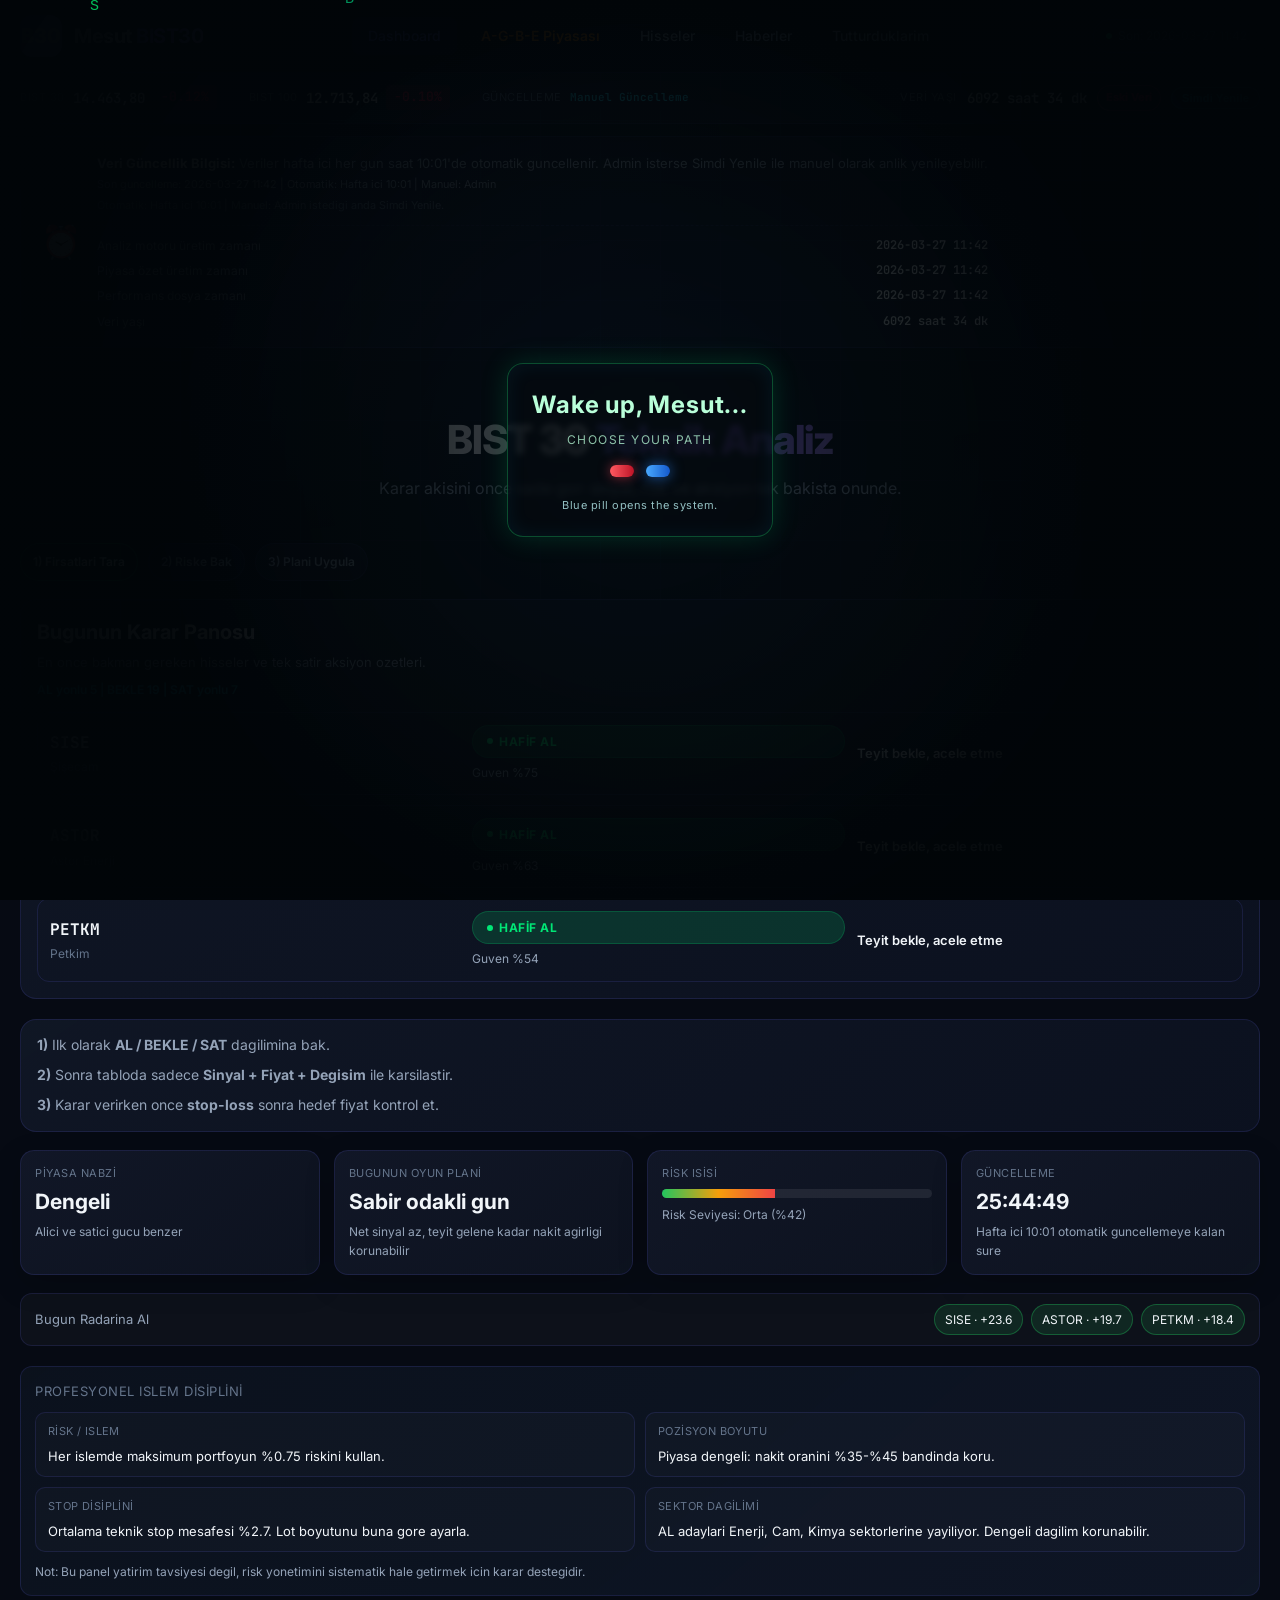
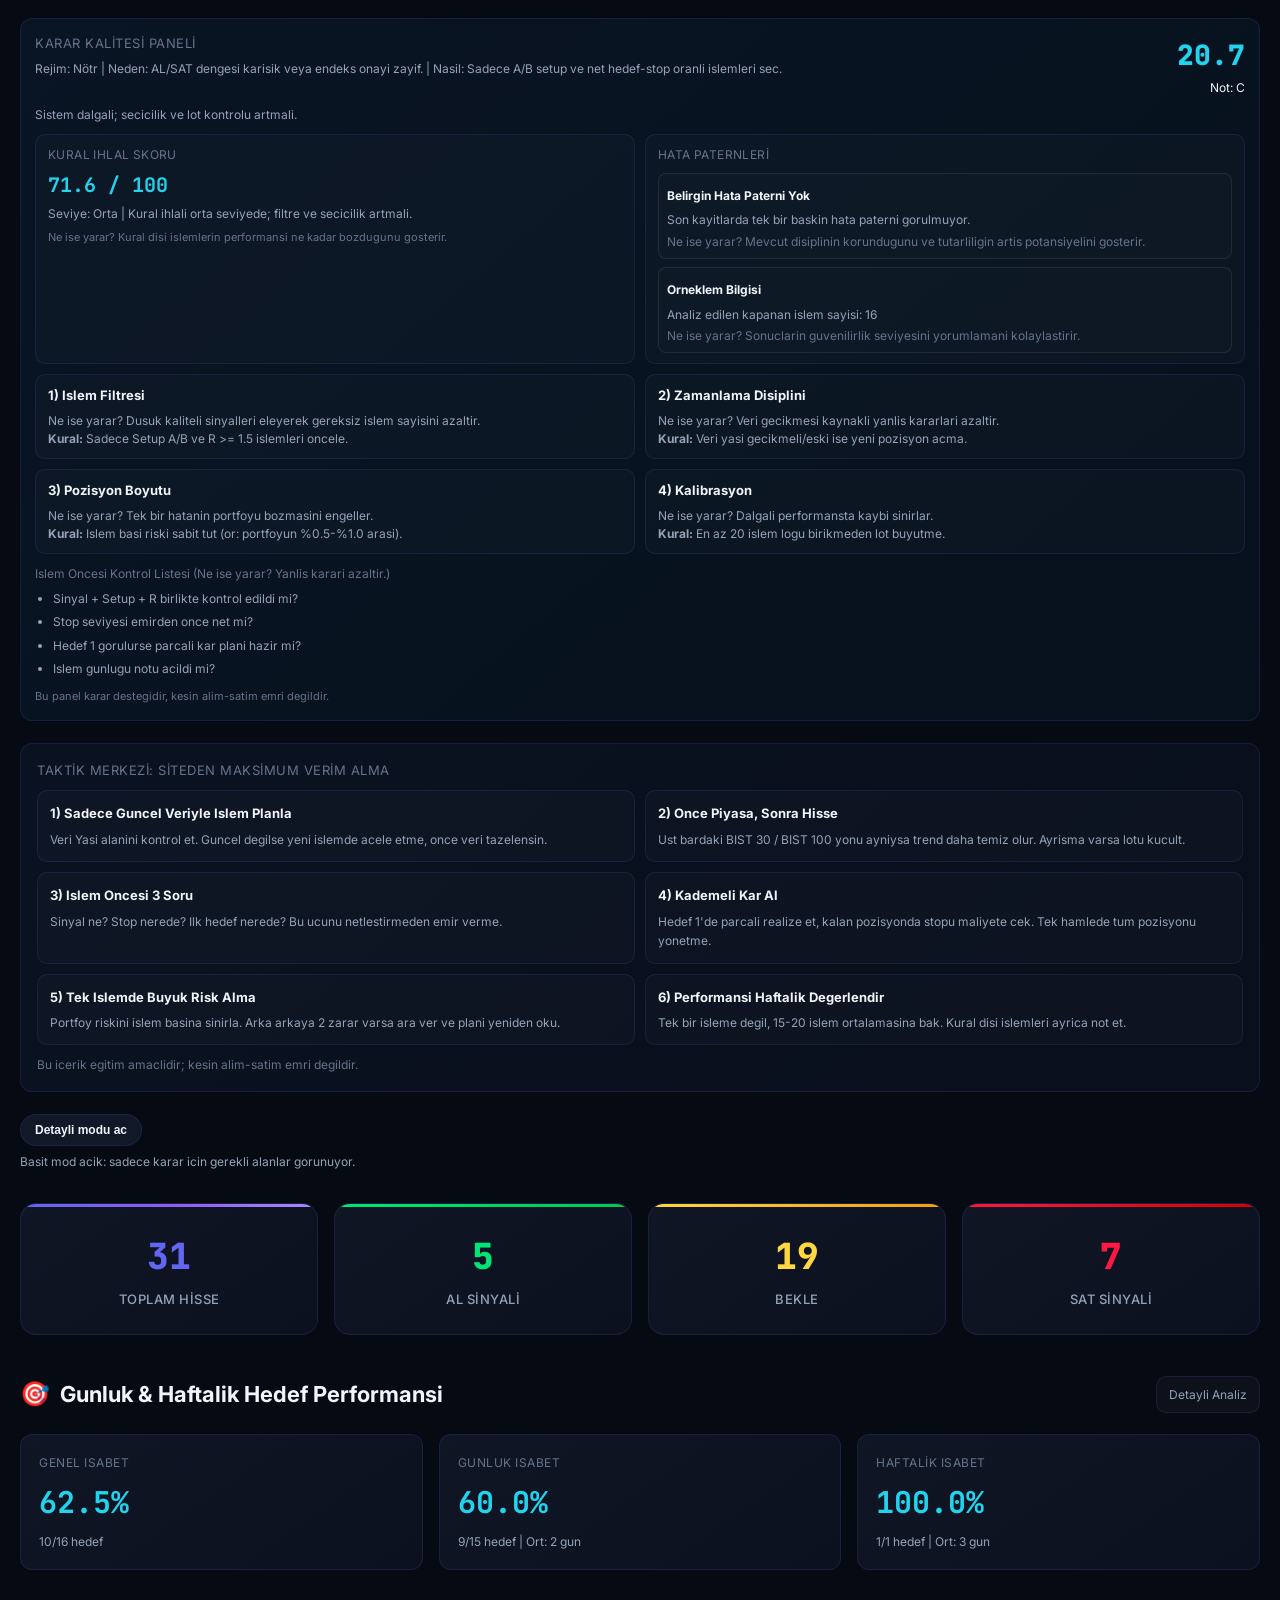
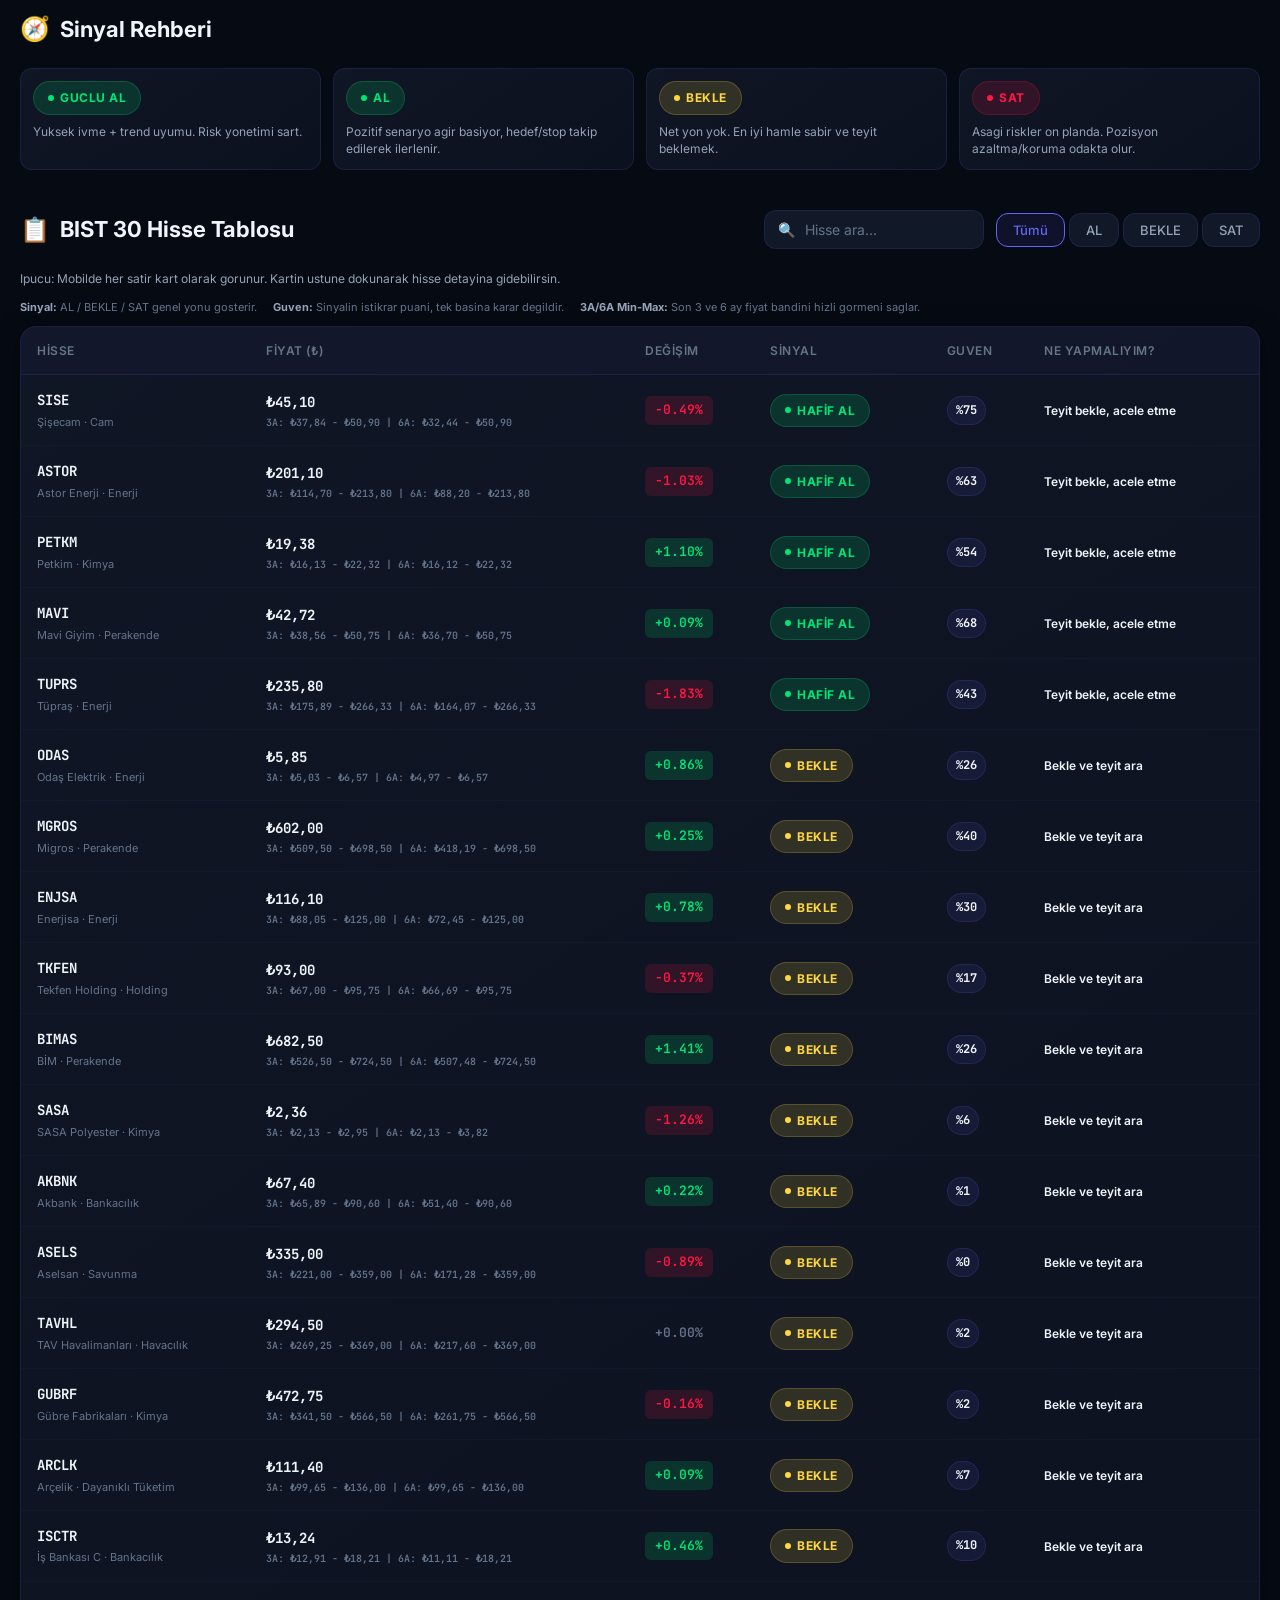
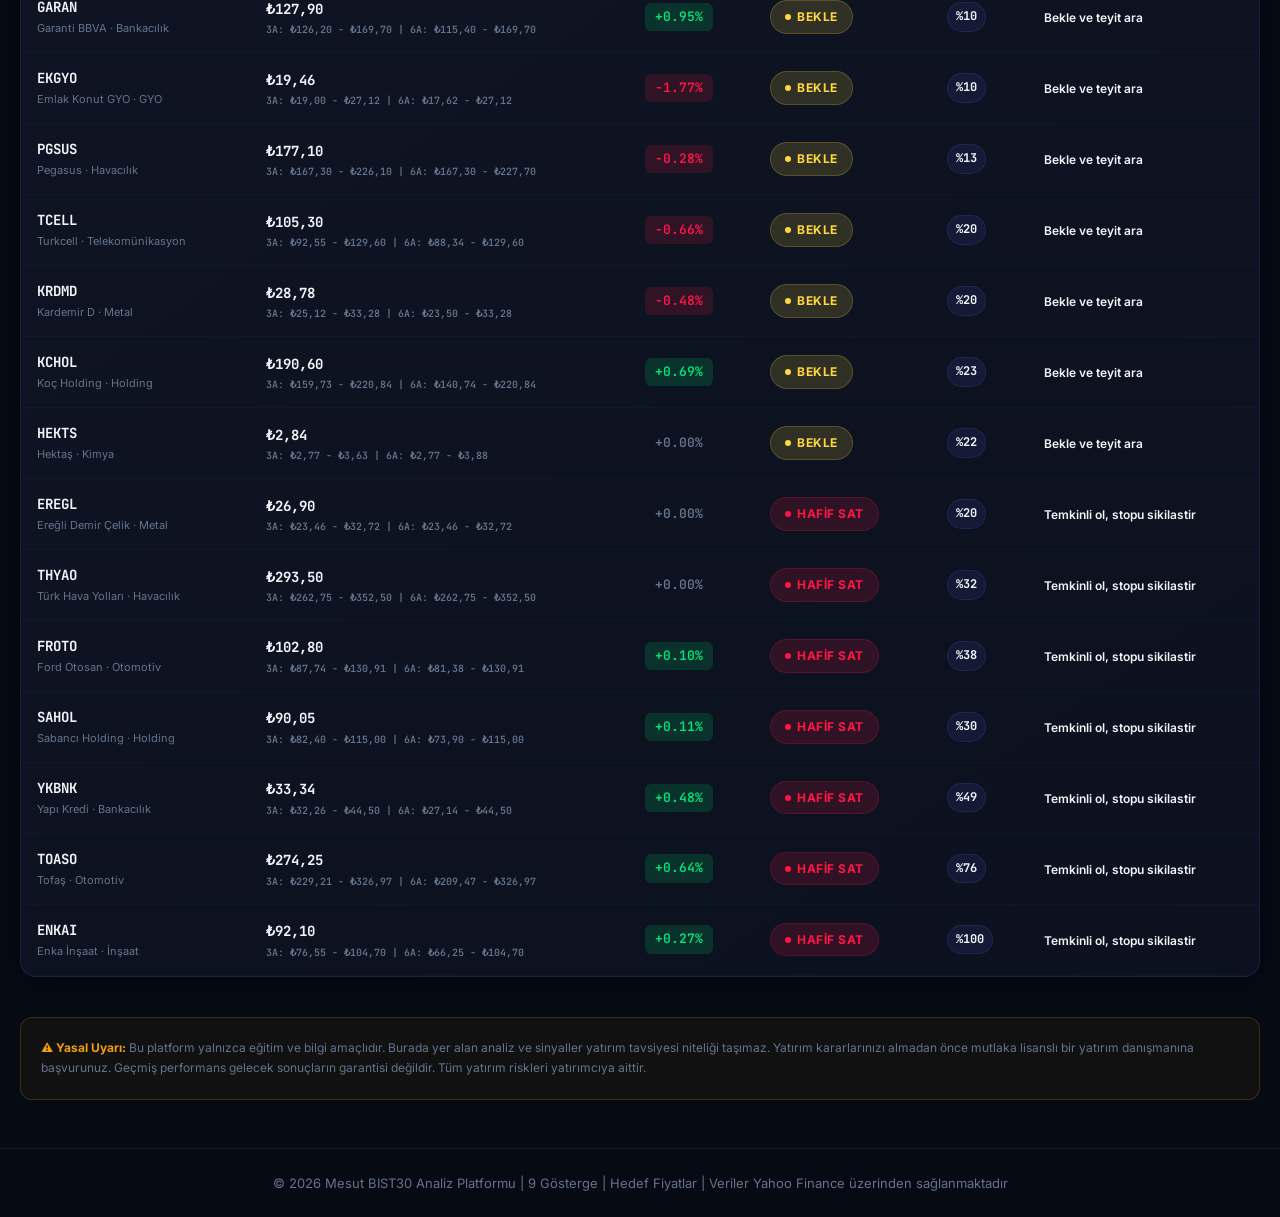
==== site/index.html @ da6dd3c2 "Set weekday 10:01 auto-update schedule and refresh messaging" ====
<!DOCTYPE html>
<html lang="tr">

<head>
    <meta charset="UTF-8">
    <meta name="viewport" content="width=device-width, initial-scale=1.0">
    <meta name="description"
        content="BIST 30 Profesyonel Teknik Analiz - RSI, MACD, Stochastic, ADX, Fibonacci ile AL/SAT Sinyalleri ve Hedef Fiyatlar">
    <title>BIST 30 Analiz | Profesyonel Teknik Analiz Platformu</title>
    <link rel="stylesheet" href="css/style.css">
    <link rel="icon"
        href="data:image/svg+xml,%3Csvg xmlns='http://www.w3.org/2000/svg' viewBox='0 0 100 100'%3E%3Ctext y='.9em' font-size='90'%3E%F0%9F%93%8A%3C/text%3E%3C/svg%3E">
</head>

<body class="intro-locked">


    <div class="matrix-intro" id="matrixIntro">
        <canvas id="matrixCanvas" aria-hidden="true"></canvas>
        <div class="matrix-center">
            <div class="matrix-title">Wake up, Mesut...</div>
            <div class="matrix-subtitle">Choose your path</div>
            <div class="pill-box">
                <button class="pill pill-red" id="redPillBtn" type="button" aria-label="Red pill"></button>
                <button class="pill pill-blue" id="bluePillBtn" type="button" aria-label="Blue pill"></button>
            </div>
            <div class="matrix-hint">Blue pill opens the system.</div>
        </div>
    </div>

    <!-- Navbar -->
    <nav class="navbar">
        <div class="navbar-inner">
            <a href="index.html" class="logo">
                <div class="logo-icon">B30</div>
                <div class="logo-text">Mesut <span>BIST30</span></div>
            </a>
            <div class="nav-links">
                <a href="index.html" class="nav-link active">Dashboard</a>
                <a href="agbe.html" class="nav-link" style="color:#d97706;font-weight:600;">A-G-B-E Piyasası</a>
                <a href="index.html#stock-table" class="nav-link">Hisseler</a>
                <a href="index.html#news-section" class="nav-link">Haberler</a>
                <a href="tutturduklarim.html" class="nav-link">Tutturduklarim</a>
            </div>
            <button class="nav-toggle" id="navToggle" type="button" aria-label="Menüyü aç" aria-expanded="false" aria-controls="mobileNavPanel">
                <span class="sr-only">Menu</span>
                <span class="nav-toggle-bar"></span>
                <span class="nav-toggle-bar"></span>
                <span class="nav-toggle-bar"></span>
            </button>
            <div class="update-badge" id="updateBadge">
                <span class="update-dot"></span>
                <span id="updateTime">Yükleniyor...</span>
            </div>
        </div>
        <div class="mobile-nav-panel" id="mobileNavPanel">
            <a href="index.html" class="mobile-nav-link active">Dashboard</a>
            <a href="agbe.html" class="mobile-nav-link" style="color:#d97706;font-weight:600;">A-G-B-E Piyasası</a>
            <a href="index.html#stock-table" class="mobile-nav-link">Hisseler</a>
            <a href="index.html#news-section" class="mobile-nav-link">Haberler</a>
            <a href="tutturduklarim.html" class="mobile-nav-link">Tutturduklarim</a>
        </div>
    </nav>

    <!-- Market Bar -->
    <div class="market-bar" id="marketBar">
        <div class="market-bar-inner">
            <div class="market-item" id="bist30Bar">
                <span class="market-label">BIST 30</span>
                <span class="market-value" id="bist30Value">--</span>
                <span class="market-change" id="bist30Change">--%</span>
            </div>
            <div class="market-item" id="bist100Bar">
                <span class="market-label">BIST 100</span>
                <span class="market-value" id="bist100Value">--</span>
                <span class="market-change" id="bist100Change">--%</span>
            </div>
            <div class="market-item">
                <span class="market-label">Güncelleme</span>
                <span class="market-value" id="updateFreq" style="font-size:11px;color:var(--accent-cyan);">Manuel Güncelleme</span>
            </div>
            <div class="market-item market-item-freshness">
                <span class="market-label">Veri Yaşı</span>
                <span class="market-value" id="dataAgeTop">--</span>
                <span class="market-freshness-state" id="dataStatusTop">Kontrol ediliyor</span>
                <button class="market-refresh-btn" id="manualRefreshBtn" type="button">Simdi Yenile</button>
            </div>
        </div>
    </div>

    <div class="container">

        <!-- Data Freshness Info -->
        <div class="data-freshness data-freshness-top" id="dataFreshness">
            <div class="freshness-icon">⏰</div>
            <div class="freshness-info">
                <strong>Veri Güncellik Bilgisi:</strong>
                <span id="freshnessText">Veriler hafta ici her gun saat 10:01'de otomatik guncellenir. Admin isterse Simdi Yenile ile manuel olarak anlik yenileyebilir.</span>
                <br><small id="lastUpdateText">Son güncelleme: Yükleniyor...</small>
                <br><small id="manualRefreshStatus">Otomatik: Hafta ici 10:01 | Manuel: Admin istedigi anda Simdi Yenile.</small>

                <div class="freshness-details" id="freshnessDetails">
                    <div class="freshness-row"><span>Analiz motoru üretim zamanı</span><strong id="generatedAtValue">Yükleniyor...</strong></div>
                    <div class="freshness-row"><span>Piyasa özet üretim zamanı</span><strong id="marketUpdatedAtValue">Yükleniyor...</strong></div>
                    <div class="freshness-row"><span>Performans dosya zamanı</span><strong id="performanceUpdatedAtValue">Yükleniyor...</strong></div>

                    <div class="freshness-row"><span>Veri yaşı</span><strong id="dataAgeValue">Hesaplanıyor...</strong></div>
                </div>
            </div>
        </div>


        <!-- Hero -->
        <div class="hero">
            <h1 class="hero-title">BIST 30 <span class="gradient-text">Teknik Analiz</span></h1>
            <p class="hero-desc">
                Karar akisini once sade gor: sinyal, risk ve aksiyon tek bakista onunde.
            </p>
        </div>

        <div class="focus-flow">
            <div class="focus-step active">1) Firsatlari Tara</div>
            <div class="focus-step">2) Riske Bak</div>
            <div class="focus-step">3) Plani Uygula</div>
        </div>

        <div class="first-decision" id="firstDecision">
            <div class="first-decision-head">
                <h2>Bugunun Karar Panosu</h2>
                <p>En once bakman gereken hisseler ve tek satir aksiyon ozetleri.</p>
                <div class="first-decision-meta" id="firstDecisionMeta">Piyasa dagilimi hazirlaniyor...</div>
            </div>
            <div class="first-decision-list" id="firstDecisionList">
                <div class="first-decision-empty">Oncelikli hisseler hazirlaniyor...</div>
            </div>
        </div>

        <div class="quick-guide">
            <div class="quick-guide-item"><strong>1)</strong> Ilk olarak <strong>AL / BEKLE / SAT</strong> dagilimina bak.</div>
            <div class="quick-guide-item"><strong>2)</strong> Sonra tabloda sadece <strong>Sinyal + Fiyat + Degisim</strong> ile karsilastir.</div>
            <div class="quick-guide-item"><strong>3)</strong> Karar verirken once <strong>stop-loss</strong> sonra hedef fiyat kontrol et.</div>
        </div>

        <div class="command-center" id="commandCenter">
            <div class="command-card pulse">
                <div class="command-label">Piyasa Nabzi</div>
                <div class="command-value" id="marketPulseText">Yukleniyor...</div>
                <div class="command-meta" id="marketPulseMeta">BIST verisi analiz ediliyor</div>
            </div>
            <div class="command-card plan">
                <div class="command-label">Bugunun Oyun Plani</div>
                <div class="command-value" id="dayPlanText">Yukleniyor...</div>
                <div class="command-meta" id="dayPlanMeta">Sinyal dagilimina gore ozet</div>
            </div>
            <div class="command-card risk">
                <div class="command-label">Risk Isisi</div>
                <div class="risk-meter"><div class="risk-meter-fill" id="riskMeterFill"></div></div>
                <div class="command-meta" id="riskMeterText">Hesaplaniyor...</div>
            </div>
            <div class="command-card refresh">
                <div class="command-label">Güncelleme</div>
                <div class="command-value" id="nextRefreshText">10:01</div>
                <div class="command-meta" id="nextRefreshMeta">Hafta ici her gun 10:01 otomatik, admin ile manuel anlik yenileme</div>
            </div>
        </div>

        <div class="watchlist-strip" id="watchlistStrip">
            <div class="watchlist-title">Bugun Radarina Al</div>
            <div class="watchlist-chips" id="watchlistChips">
                <span class="watch-chip">Yukleniyor...</span>
            </div>
        </div>

        <div class="discipline-board" id="disciplineBoard">
            <div class="discipline-title">Profesyonel Islem Disiplini</div>
            <div class="discipline-grid">
                <div class="discipline-item">
                    <div class="discipline-label">Risk / Islem</div>
                    <div class="discipline-value" id="disciplineRisk">Hesaplaniyor...</div>
                </div>
                <div class="discipline-item">
                    <div class="discipline-label">Pozisyon Boyutu</div>
                    <div class="discipline-value" id="disciplineAllocation">Hesaplaniyor...</div>
                </div>
                <div class="discipline-item">
                    <div class="discipline-label">Stop Disiplini</div>
                    <div class="discipline-value" id="disciplineStop">Hesaplaniyor...</div>
                </div>
                <div class="discipline-item">
                    <div class="discipline-label">Sektor Dagilimi</div>
                    <div class="discipline-value" id="disciplineDiversification">Hesaplaniyor...</div>
                </div>
            </div>
            <div class="discipline-note">Not: Bu panel yatirim tavsiyesi degil, risk yonetimini sistematik hale getirmek icin karar destegidir.</div>
        </div>

        <div class="decision-coach" id="decisionCoach">
            <div class="decision-coach-head">
                <div>
                    <div class="decision-coach-title">Karar Kalitesi Paneli</div>
                    <div class="decision-coach-sub" id="coachRegimeText">Piyasa rejimi hesaplanıyor...</div>
                </div>
                <div class="decision-coach-score-wrap">
                    <div class="decision-coach-score" id="coachQualityScore">--</div>
                    <div class="decision-coach-grade" id="coachQualityGrade">--</div>
                </div>
            </div>
            <div class="decision-coach-note" id="coachQualityNote">Kalite notu hazırlanıyor...</div>

            <div class="decision-diagnostics">
                <div class="decision-diagnostic-card">
                    <div class="decision-diagnostic-title">Kural Ihlal Skoru</div>
                    <div class="decision-diagnostic-value" id="ruleViolationScore">--</div>
                    <div class="decision-diagnostic-meta" id="ruleViolationMeta">Hazirlaniyor...</div>
                    <div class="decision-diagnostic-help">Ne ise yarar? Kural disi islemlerin performansi ne kadar bozdugunu gosterir.</div>
                </div>
                <div class="decision-diagnostic-card">
                    <div class="decision-diagnostic-title">Hata Paternleri</div>
                    <div class="decision-patterns" id="errorPatternList">
                        <div class="decision-pattern-item">Yukleniyor...</div>
                    </div>
                </div>
            </div>

            <div class="decision-coach-grid" id="coachCards">
                <div class="decision-coach-card">Yukleniyor...</div>
            </div>

            <div class="decision-checklist-wrap">
                <div class="decision-checklist-title">Islem Oncesi Kontrol Listesi (Ne ise yarar? Yanlis karari azaltir.)</div>
                <ul class="decision-checklist" id="coachChecklist">
                    <li>Yukleniyor...</li>
                </ul>
            </div>
            <div class="decision-coach-disclaimer" id="coachDisclaimer">Bu panel karar destegi icindir.</div>
        </div>

        <div class="tactic-center" id="tacticCenter">
            <div class="tactic-title">Taktik Merkezi: Siteden Maksimum Verim Alma</div>
            <div class="tactic-grid">
                <div class="tactic-card">
                    <h3>1) Sadece Guncel Veriyle Islem Planla</h3>
                    <p>Veri Yasi alanini kontrol et. Guncel degilse yeni islemde acele etme, once veri tazelensin.</p>
                </div>
                <div class="tactic-card">
                    <h3>2) Once Piyasa, Sonra Hisse</h3>
                    <p>Ust bardaki BIST 30 / BIST 100 yonu ayniysa trend daha temiz olur. Ayrisma varsa lotu kucult.</p>
                </div>
                <div class="tactic-card">
                    <h3>3) Islem Oncesi 3 Soru</h3>
                    <p>Sinyal ne? Stop nerede? Ilk hedef nerede? Bu ucunu netlestirmeden emir verme.</p>
                </div>
                <div class="tactic-card">
                    <h3>4) Kademeli Kar Al</h3>
                    <p>Hedef 1'de parcali realize et, kalan pozisyonda stopu maliyete cek. Tek hamlede tum pozisyonu yonetme.</p>
                </div>
                <div class="tactic-card">
                    <h3>5) Tek Islemde Buyuk Risk Alma</h3>
                    <p>Portfoy riskini islem basina sinirla. Arka arkaya 2 zarar varsa ara ver ve plani yeniden oku.</p>
                </div>
                <div class="tactic-card">
                    <h3>6) Performansi Haftalik Degerlendir</h3>
                    <p>Tek bir isleme degil, 15-20 islem ortalamasina bak. Kural disi islemleri ayrica not et.</p>
                </div>
            </div>
            <div class="tactic-note">Bu icerik egitim amaclidir; kesin alim-satim emri degildir.</div>
        </div>

        <div class="advanced-toggle-wrap">
            <button class="advanced-toggle-btn" id="advancedToggleButton" type="button">Detayli modu ac</button>
            <p id="advancedToggleText">Basit mod acik: sadece karar icin gerekli alanlar gorunuyor.</p>
        </div>

        <!-- Endeks Yorumları -->
        <div class="section-header advanced-block">
            <h2 class="section-title">
                <span class="icon">🏛️</span>
                Piyasa Durumu & Endeks Yorumu
            </h2>
        </div>
        <div id="indexCommentary" class="index-commentary-grid advanced-block">
            <!-- JS ile doldurulacak -->
        </div>

        <!-- Signal Summary -->
        <div class="signal-summary" id="signalSummary">
            <div class="signal-card total">
                <div class="signal-count" id="totalCount">0</div>
                <div class="signal-label">TOPLAM HİSSE</div>
            </div>
            <div class="signal-card buy">
                <div class="signal-count" id="buyCount">0</div>
                <div class="signal-label">AL SİNYALİ</div>
            </div>
            <div class="signal-card hold">
                <div class="signal-count" id="holdCount">0</div>
                <div class="signal-label">BEKLE</div>
            </div>
            <div class="signal-card sell">
                <div class="signal-count" id="sellCount">0</div>
                <div class="signal-label">SAT SİNYALİ</div>
            </div>
        </div>


        <!-- Performance Tracker -->
        <div class="section-header" id="performance-section">
            <h2 class="section-title">
                <span class="icon">🎯</span>
                Gunluk & Haftalik Hedef Performansi
            </h2>
            <a href="tutturduklarim.html" class="perf-link-btn">Detayli Analiz</a>
        </div>
        <div class="performance-grid" id="performanceGrid">
            <div class="performance-card">
                <div class="performance-label">Genel Isabet</div>
                <div class="performance-value" id="overallHitRate">--%</div>
                <div class="performance-meta" id="overallHitCount">--/-- hedef</div>
            </div>
            <div class="performance-card">
                <div class="performance-label">Gunluk Isabet</div>
                <div class="performance-value" id="dailyHitRate">--%</div>
                <div class="performance-meta" id="dailyHitMeta">--/-- hedef</div>
            </div>
            <div class="performance-card">
                <div class="performance-label">Haftalik Isabet</div>
                <div class="performance-value" id="weeklyHitRate">--%</div>
                <div class="performance-meta" id="weeklyHitMeta">--/-- hedef</div>
            </div>
        </div>

        <div class="performance-table-wrapper advanced-block">
            <table class="stock-table performance-table">
                <thead>
                    <tr>
                        <th>HISSE</th>
                        <th>PERIYOT</th>
                        <th>YON</th>
                        <th>ACILIS</th>
                        <th>HEDEF</th>
                        <th>KAC GUNDE</th>
                        <th>DURUM</th>
                    </tr>
                </thead>
                <tbody id="performanceTableBody">
                    <tr>
                        <td colspan="7" class="loading-cell">Hedef performans verisi yukleniyor...</td>
                    </tr>
                </tbody>
            </table>
        </div>

        <!-- Top Signals -->
        <div class="top-signals-grid advanced-block">
            <div>
                <div class="section-header">
                    <h2 class="section-title"><span class="icon">🟢</span> En Güçlü AL Sinyalleri</h2>
                </div>
                <div id="topBuys" class="top-signals-list"></div>
            </div>
            <div>
                <div class="section-header">
                    <h2 class="section-title"><span class="icon">🔴</span> En Güçlü SAT Sinyalleri</h2>
                </div>
                <div id="topSells" class="top-signals-list"></div>
            </div>
        </div>

        <!-- News -->
        <div class="section-header advanced-block" id="news-section">
            <h2 class="section-title">
                <span class="icon">📰</span>
                Haberler & Güncellemeler
            </h2>
        </div>
        <div id="newsContainer" class="news-grid advanced-block">
            <!-- JS ile doldurulacak -->
        </div>

        <div class="section-header">
            <h2 class="section-title"><span class="icon">🧭</span> Sinyal Rehberi</h2>
        </div>
        <div class="signal-legend">
            <div class="legend-item"><span class="signal-badge strong-buy"><span class="dot"></span>GucLu AL</span><p>Yuksek ivme + trend uyumu. Risk yonetimi sart.</p></div>
            <div class="legend-item"><span class="signal-badge buy"><span class="dot"></span>AL</span><p>Pozitif senaryo agir basiyor, hedef/stop takip edilerek ilerlenir.</p></div>
            <div class="legend-item"><span class="signal-badge hold"><span class="dot"></span>BEKLE</span><p>Net yon yok. En iyi hamle sabir ve teyit beklemek.</p></div>
            <div class="legend-item"><span class="signal-badge sell"><span class="dot"></span>SAT</span><p>Asagi riskler on planda. Pozisyon azaltma/koruma odakta olur.</p></div>
        </div>

        <!-- Stock Table -->
        <div class="section-header" id="stock-table">
            <h2 class="section-title">
                <span class="icon">📋</span>
                BIST 30 Hisse Tablosu
            </h2>
            <div class="table-controls">
                <div class="search-box">
                    <span class="search-icon">🔍</span>
                    <input type="text" id="searchInput" placeholder="Hisse ara..." class="search-input">
                </div>
                <div class="filter-tabs">
                    <button class="filter-tab active" data-filter="all">Tümü</button>
                    <button class="filter-tab" data-filter="buy">AL</button>
                    <button class="filter-tab" data-filter="hold">BEKLE</button>
                    <button class="filter-tab" data-filter="sell">SAT</button>
                </div>
            </div>
        </div>

        <div class="mobile-table-hint">Ipucu: Mobilde her satir kart olarak gorunur. Kartin ustune dokunarak hisse detayina gidebilirsin.</div>

        <div class="table-metrics-guide">
            <span><strong>Sinyal:</strong> AL / BEKLE / SAT genel yonu gosterir.</span>
            <span><strong>Guven:</strong> Sinyalin istikrar puani, tek basina karar degildir.</span>
            <span><strong>3A/6A Min-Max:</strong> Son 3 ve 6 ay fiyat bandini hizli gormeni saglar.</span>
        </div>

        <div class="alarm-center advanced-block" id="alarmCenter">
            <div class="alarm-center-header">
                <h3>Alarm Merkezi</h3>
                <p id="alarmSummaryText">Hedefe veya stopa yakin hisseler taraniyor...</p>
            </div>
            <div class="alarm-grid">
                <div class="alarm-card">
                    <div class="alarm-title">Hedefe Yakinlar</div>
                    <div class="alarm-help">Ne ise yarar? Kar realizasyonu icin oncelik listesi verir.</div>
                    <div id="alertTargetList" class="alarm-list"></div>
                </div>
                <div class="alarm-card">
                    <div class="alarm-title">Stopa Yakinlar</div>
                    <div class="alarm-help">Ne ise yarar? Riskli pozisyonlari erken fark ettirir.</div>
                    <div id="alertStopList" class="alarm-list"></div>
                </div>
            </div>
        </div>

        <div class="stock-table-wrapper">
            <table class="stock-table">
                <thead>
                    <tr>
                        <th data-sort="ticker">HİSSE</th>
                        <th data-sort="price">FİYAT (₺)</th>
                        <th data-sort="change_pct">DEĞİŞİM</th>
                        <th data-sort="signal">SİNYAL</th>
                        <th data-sort="confidence">GUVEN</th>
                        <th>NE YAPMALIYIM?</th>
                    </tr>
                </thead>
                <tbody id="stockTableBody">
                    <tr>
                        <td colspan="6" class="loading-cell">
                            <div class="loading">
                                <div class="spinner"></div>
                                <span class="loading-text">Veriler yükleniyor...</span>
                            </div>
                        </td>
                    </tr>
                </tbody>
            </table>
        </div>

        <!-- Disclaimer -->
        <div class="disclaimer">
            <strong>⚠️ Yasal Uyarı:</strong> Bu platform yalnızca eğitim ve bilgi amaçlıdır.
            Burada yer alan analiz ve sinyaller yatırım tavsiyesi niteliği taşımaz.
            Yatırım kararlarınızı almadan önce mutlaka lisanslı bir yatırım danışmanına başvurunuz.
            Geçmiş performans gelecek sonuçların garantisi değildir. Tüm yatırım riskleri yatırımcıya aittir.
        </div>

    </div>

    <!-- Footer -->
    <footer class="footer">
        <p>© 2026 Mesut BIST30 Analiz Platformu | 9 Gösterge | Hedef Fiyatlar | Veriler Yahoo Finance üzerinden
            sağlanmaktadır</p>
    </footer>

    <script src="js/app.js"></script>


    <!-- Floating Action & Bottom Nav -->
    <button class="scroll-top-btn" id="scrollTopBtn" aria-label="Yukari Cik">
        <svg viewBox="0 0 24 24"><path d="M12 4l-8 8h6v8h4v-8h6z"/></svg>
    </button>
    <nav class="bottom-nav">
        <div class="bottom-nav-inner">
            <a href="index.html" class="bottom-nav-link" id="navBist">
                <svg viewBox="0 0 24 24"><path d="M3 13h8V3H3v10zm0 8h8v-6H3v6zm10 0h8V11h-8v10zm0-18v6h8V3h-8z"/></svg>
                <span>BIST 30</span>
            </a>
            <a href="agbe.html" class="bottom-nav-link" id="navAgbe">
                <svg viewBox="0 0 24 24"><path d="M12 2C6.48 2 2 6.48 2 12s4.48 10 10 10 10-4.48 10-10S17.52 2 12 2zm1 13.5v1.5h-2v-1.5H8.5c-.83 0-1.5-.67-1.5-1.5v-2c0-.83.67-1.5 1.5-1.5h3v-1.5H8.5v-2H10V7h2v1.5h2.5c.83 0 1.5.67 1.5 1.5v2c0 .83-.67 1.5-1.5 1.5h-3v1.5h3v2z"/></svg>
                <span>AGBE</span>
            </a>
            <a href="tutturduklarim.html" class="bottom-nav-link" id="navPerfBist">
                <svg viewBox="0 0 24 24"><path d="M12 2C6.48 2 2 6.48 2 12s4.48 10 10 10 10-4.48 10-10S17.52 2 12 2zm-2 15l-5-5 1.41-1.41L10 14.17l7.59-7.59L19 8l-9 9z"/></svg>
                <span>Sonuç (B)</span>
            </a>
            <a href="agbe_tutturduklarim.html" class="bottom-nav-link" id="navPerfAgbe">
                <svg viewBox="0 0 24 24"><path d="M19 3H5c-1.1 0-2 .9-2 2v14c0 1.1.9 2 2 2h14c1.1 0 2-.9 2-2V5c0-1.1-.9-2-2-2zM9 17H7v-7h2v7zm4 0h-2V7h2v10zm4 0h-2v-4h2v4z"/></svg>
                <span>Sonuç (A)</span>
            </a>
        </div>
    </nav>
    <script>
        (function(){
            var path = window.location.pathname;
            if(path.includes('agbe_tutturduklarim')) document.getElementById('navPerfAgbe').classList.add('active-agbe');
            else if(path.includes('tutturduklarim')) document.getElementById('navPerfBist').classList.add('active');
            else if(path.includes('agbe')) document.getElementById('navAgbe').classList.add('active-agbe');
            else if(!path.includes('hisse')) document.getElementById('navBist').classList.add('active');

            var scrollBtn = document.getElementById('scrollTopBtn');
            window.addEventListener('scroll', function() {
                if(window.scrollY > 300) scrollBtn.classList.add('visible');
                else scrollBtn.classList.remove('visible');
            });
            scrollBtn.addEventListener('click', function() {
                window.scrollTo({ top: 0, behavior: 'smooth' });
            });
        })();
    </script>
</body>


</html>
---- site/css/style.css ----
/* ========================================
   BIST 30 ANALİZ - PREMIUM DARK THEME
   Borsa Analiz Platformu CSS
   ======================================== */

@import url('https://fonts.googleapis.com/css2?family=Inter:wght@300;400;500;600;700;800;900&family=JetBrains+Mono:wght@400;500;600&display=swap');

/* ── CSS Variables ── */
:root {
    --bg-primary: #060a13;
    --bg-secondary: #0c1220;
    --bg-card: #111827;
    --bg-card-hover: #1a2332;
    --bg-glass: rgba(17, 24, 39, 0.7);

    --border-color: rgba(99, 102, 241, 0.15);
    --border-glow: rgba(99, 102, 241, 0.3);

    --text-primary: #f1f5f9;
    --text-secondary: #94a3b8;
    --text-muted: #64748b;

    --accent-blue: #6366f1;
    --accent-purple: #8b5cf6;
    --accent-cyan: #22d3ee;
    --accent-gold: #f59e0b;

    --bull-green: #00e676;
    --bull-green-soft: rgba(0, 230, 118, 0.15);
    --bear-red: #ff1744;
    --bear-red-soft: rgba(255, 23, 68, 0.15);
    --hold-yellow: #ffd740;
    --hold-yellow-soft: rgba(255, 215, 64, 0.15);

    --gradient-1: linear-gradient(135deg, #6366f1 0%, #8b5cf6 50%, #a78bfa 100%);
    --gradient-bull: linear-gradient(135deg, #00e676, #00c853);
    --gradient-bear: linear-gradient(135deg, #ff1744, #d50000);
    --gradient-hold: linear-gradient(135deg, #ffd740, #f59e0b);
    --gradient-card: linear-gradient(145deg, rgba(17, 24, 39, 0.9) 0%, rgba(12, 18, 32, 0.95) 100%);

    --shadow-card: 0 4px 24px rgba(0, 0, 0, 0.4);
    --shadow-glow: 0 0 20px rgba(99, 102, 241, 0.2);
    --shadow-bull: 0 0 20px rgba(0, 230, 118, 0.15);
    --shadow-bear: 0 0 20px rgba(255, 23, 68, 0.15);

    --radius-sm: 8px;
    --radius-md: 12px;
    --radius-lg: 16px;
    --radius-xl: 24px;

    --transition: all 0.3s cubic-bezier(0.4, 0, 0.2, 1);
}

/* ── Reset & Base ── */
*,
*::before,
*::after {
    margin: 0;
    padding: 0;
    box-sizing: border-box;
}

html {
    scroll-behavior: smooth;
    overflow-x: hidden;
    width: 100%;
}

body {
    font-family: 'Inter', -apple-system, BlinkMacSystemFont, sans-serif;
    background: var(--bg-primary);
    color: var(--text-primary);
    line-height: 1.6;
    min-height: 100vh;
    overflow-x: hidden;
    width: 100%;
    position: relative;
}

/* ── Animated Background ── */
body::before {
    content: '';
    position: fixed;
    top: 0;
    left: 0;
    width: 100%;
    height: 100%;
    background:
        radial-gradient(ellipse 800px 600px at 20% 20%, rgba(99, 102, 241, 0.08) 0%, transparent 60%),
        radial-gradient(ellipse 600px 500px at 80% 80%, rgba(139, 92, 246, 0.06) 0%, transparent 60%),
        radial-gradient(ellipse 400px 300px at 50% 50%, rgba(34, 211, 238, 0.04) 0%, transparent 60%);
    pointer-events: none;
    z-index: 0;
}

/* ── Grid Lines Background ── */
body::after {
    content: '';
    position: fixed;
    top: 0;
    left: 0;
    width: 100%;
    height: 100%;
    background-image:
        linear-gradient(rgba(99, 102, 241, 0.03) 1px, transparent 1px),
        linear-gradient(90deg, rgba(99, 102, 241, 0.03) 1px, transparent 1px);
    background-size: 60px 60px;
    pointer-events: none;
    z-index: 0;
}

/* ── Layout ── */
.container {
    max-width: 1400px;
    margin: 0 auto;
    padding: 0 20px;
    position: relative;
    z-index: 1;
}

/* ── Header / Navbar ── */
.navbar {
    background: rgba(6, 10, 19, 0.85);
    backdrop-filter: blur(20px);
    -webkit-backdrop-filter: blur(20px);
    border-bottom: 1px solid var(--border-color);
    position: sticky;
    top: 0;
    z-index: 100;
    padding: 0 20px;
}

.navbar-inner {
    max-width: 1400px;
    margin: 0 auto;
    display: flex;
    align-items: center;
    justify-content: space-between;
    height: 72px;
}

.logo {
    display: flex;
    align-items: center;
    gap: 12px;
    text-decoration: none;
}

.logo-icon {
    width: 42px;
    height: 42px;
    background: var(--gradient-1);
    border-radius: var(--radius-md);
    display: flex;
    align-items: center;
    justify-content: center;
    font-size: 20px;
    font-weight: 800;
    color: white;
    box-shadow: 0 4px 15px rgba(99, 102, 241, 0.4);
    animation: pulse-glow 3s ease-in-out infinite;
}

@keyframes pulse-glow {

    0%,
    100% {
        box-shadow: 0 4px 15px rgba(99, 102, 241, 0.4);
    }

    50% {
        box-shadow: 0 4px 25px rgba(99, 102, 241, 0.6);
    }
}

.logo-text {
    font-size: 20px;
    font-weight: 700;
    color: var(--text-primary);
    letter-spacing: -0.5px;
}

.logo-text span {
    background: var(--gradient-1);
    -webkit-background-clip: text;
    -webkit-text-fill-color: transparent;
    background-clip: text;
}

.nav-links {
    display: flex;
    align-items: center;
    gap: 8px;
}

.nav-link {
    padding: 8px 16px;
    color: var(--text-secondary);
    text-decoration: none;
    font-size: 14px;
    font-weight: 500;
    border-radius: var(--radius-sm);
    transition: var(--transition);
}

.nav-link:hover,
.nav-link.active {
    color: var(--text-primary);
    background: rgba(99, 102, 241, 0.1);
}

.nav-link.active {
    color: var(--accent-blue);
}


.sr-only {
    position: absolute;
    width: 1px;
    height: 1px;
    padding: 0;
    margin: -1px;
    overflow: hidden;
    clip: rect(0, 0, 0, 0);
    border: 0;
}

.nav-toggle {
    display: none;
    width: 40px;
    height: 40px;
    border-radius: 10px;
    border: 1px solid var(--border-color);
    background: rgba(99, 102, 241, 0.08);
    align-items: center;
    justify-content: center;
    flex-direction: column;
    gap: 5px;
    cursor: pointer;
}

.nav-toggle-bar {
    width: 18px;
    height: 2px;
    border-radius: 999px;
    background: var(--text-primary);
    transition: transform 0.25s ease, opacity 0.2s ease;
}

.mobile-nav-panel {
    display: none;
}

.mobile-nav-link {
    text-decoration: none;
}

body.nav-open .nav-toggle-bar:nth-child(2) {
    transform: translateY(7px) rotate(45deg);
}

body.nav-open .nav-toggle-bar:nth-child(3) {
    opacity: 0;
}

body.nav-open .nav-toggle-bar:nth-child(4) {
    transform: translateY(-7px) rotate(-45deg);
}

.update-badge {
    display: flex;
    align-items: center;
    gap: 6px;
    font-size: 12px;
    color: var(--text-muted);
    padding: 6px 12px;
    background: rgba(99, 102, 241, 0.08);
    border: 1px solid var(--border-color);
    border-radius: 20px;
}

.update-dot {
    width: 6px;
    height: 6px;
    background: var(--bull-green);
    border-radius: 50%;
    animation: blink 2s ease-in-out infinite;
}

@keyframes blink {

    0%,
    100% {
        opacity: 1;
    }

    50% {
        opacity: 0.3;
    }
}

/* ── Market Summary Bar ── */
.market-bar {
    background: var(--bg-secondary);
    border-bottom: 1px solid var(--border-color);
    padding: 12px 20px;
    overflow: hidden;
}

.market-bar-inner {
    max-width: 1400px;
    margin: 0 auto;
    display: flex;
    align-items: center;
    gap: 32px;
}

.market-item {
    display: flex;
    align-items: center;
    gap: 8px;
    white-space: nowrap;
}

.market-item-label {
    font-size: 12px;
    color: var(--text-muted);
    text-transform: uppercase;
    letter-spacing: 0.5px;
}

.market-item-value {
    font-family: 'JetBrains Mono', monospace;
    font-size: 14px;
    font-weight: 600;
    color: var(--text-primary);
}

.market-item-change {
    font-family: 'JetBrains Mono', monospace;
    font-size: 13px;
    font-weight: 600;
    padding: 2px 8px;
    border-radius: 4px;
}

.market-item-change.positive {
    color: var(--bull-green);
    background: var(--bull-green-soft);
}

.market-item-change.negative {
    color: var(--bear-red);
    background: var(--bear-red-soft);
}

/* ── Hero Section ── */
.hero {
    padding: 48px 0 32px;
    text-align: center;
}

.hero h1 {
    font-size: 40px;
    font-weight: 800;
    letter-spacing: -1px;
    margin-bottom: 12px;
    line-height: 1.2;
}

.hero h1 .gradient {
    background: var(--gradient-1);
    -webkit-background-clip: text;
    -webkit-text-fill-color: transparent;
    background-clip: text;
}

.hero p {
    font-size: 16px;
    color: var(--text-secondary);
    max-width: 600px;
    margin: 0 auto;
}

/* ── Signal Summary Cards ── */
.signal-summary {
    display: grid;
    grid-template-columns: repeat(auto-fit, minmax(180px, 1fr));
    gap: 16px;
    margin: 32px 0;
}

.signal-card {
    background: var(--gradient-card);
    border: 1px solid var(--border-color);
    border-radius: var(--radius-lg);
    padding: 24px;
    text-align: center;
    transition: var(--transition);
    position: relative;
    overflow: hidden;
}

.signal-card::before {
    content: '';
    position: absolute;
    top: 0;
    left: 0;
    right: 0;
    height: 3px;
    border-radius: var(--radius-lg) var(--radius-lg) 0 0;
}

.signal-card.buy::before {
    background: var(--gradient-bull);
}

.signal-card.sell::before {
    background: var(--gradient-bear);
}

.signal-card.hold::before {
    background: var(--gradient-hold);
}

.signal-card.total::before {
    background: var(--gradient-1);
}

.signal-card:hover {
    transform: translateY(-4px);
    box-shadow: var(--shadow-card);
    border-color: var(--border-glow);
}

.signal-card-number {
    font-size: 36px;
    font-weight: 800;
    font-family: 'JetBrains Mono', monospace;
    margin-bottom: 4px;
}

.signal-card.buy .signal-card-number {
    color: var(--bull-green);
}

.signal-card.sell .signal-card-number {
    color: var(--bear-red);
}

.signal-card.hold .signal-card-number {
    color: var(--hold-yellow);
}

.signal-card.total .signal-card-number {
    color: var(--accent-blue);
}

.signal-card-label {
    font-size: 13px;
    color: var(--text-secondary);
    font-weight: 500;
    text-transform: uppercase;
    letter-spacing: 0.5px;
}

/* ── Stock Table ── */
.section-header {
    display: flex;
    align-items: center;
    justify-content: space-between;
    margin: 40px 0 20px;
    flex-wrap: wrap;
    gap: 16px;
}

.section-title {
    font-size: 22px;
    font-weight: 700;
    display: flex;
    align-items: center;
    gap: 10px;
}

.section-title .icon {
    font-size: 24px;
}

/* ── Filter & Search ── */
.controls {
    display: flex;
    align-items: center;
    gap: 10px;
    flex-wrap: wrap;
}

.search-box {
    position: relative;
}

.search-box input {
    background: var(--bg-card);
    border: 1px solid var(--border-color);
    border-radius: var(--radius-md);
    padding: 10px 16px 10px 40px;
    color: var(--text-primary);
    font-size: 14px;
    font-family: 'Inter', sans-serif;
    width: 220px;
    transition: var(--transition);
    outline: none;
}

.search-box input:focus {
    border-color: var(--accent-blue);
    box-shadow: 0 0 0 3px rgba(99, 102, 241, 0.15);
}

.search-box input::placeholder {
    color: var(--text-muted);
}

.search-box::before {
    content: '🔍';
    position: absolute;
    left: 14px;
    top: 50%;
    transform: translateY(-50%);
    font-size: 14px;
}

.filter-btn {
    padding: 10px 16px;
    background: var(--bg-card);
    border: 1px solid var(--border-color);
    border-radius: var(--radius-md);
    color: var(--text-secondary);
    font-size: 13px;
    font-weight: 500;
    cursor: pointer;
    transition: var(--transition);
    font-family: 'Inter', sans-serif;
}

.filter-btn:hover,
.filter-btn.active {
    background: rgba(99, 102, 241, 0.1);
    border-color: var(--accent-blue);
    color: var(--text-primary);
}

.filter-btn.active {
    color: var(--accent-blue);
}

/* ── Stock Table ── */
.stock-table-wrapper {
    background: var(--gradient-card);
    border: 1px solid var(--border-color);
    border-radius: var(--radius-lg);
    overflow: hidden;
    box-shadow: var(--shadow-card);
}

.stock-table {
    width: 100%;
    border-collapse: collapse;
}

.stock-table thead th {
    padding: 14px 16px;
    text-align: left;
    font-size: 12px;
    font-weight: 600;
    color: var(--text-muted);
    text-transform: uppercase;
    letter-spacing: 0.5px;
    border-bottom: 1px solid var(--border-color);
    background: rgba(99, 102, 241, 0.03);
    cursor: pointer;
    user-select: none;
    white-space: nowrap;
    transition: var(--transition);
}

.stock-table thead th:hover {
    color: var(--text-primary);
    background: rgba(99, 102, 241, 0.08);
}

.stock-table tbody tr {
    transition: var(--transition);
    cursor: pointer;
    border-bottom: 1px solid rgba(99, 102, 241, 0.05);
}

.stock-table tbody tr:hover {
    background: rgba(99, 102, 241, 0.06);
}

.stock-table td {
    padding: 14px 16px;
    font-size: 14px;
    vertical-align: middle;
}

.stock-name {
    display: flex;
    flex-direction: column;
    gap: 2px;
}

.stock-ticker {
    font-weight: 700;
    font-family: 'JetBrains Mono', monospace;
    color: var(--text-primary);
    font-size: 14px;
}

.stock-fullname {
    font-size: 12px;
    color: var(--text-muted);
}

.stock-price {
    font-family: 'JetBrains Mono', monospace;
    font-weight: 600;
    font-size: 14px;
}

.stock-change {
    font-family: 'JetBrains Mono', monospace;
    font-weight: 600;
    font-size: 13px;
    padding: 4px 10px;
    border-radius: 6px;
    display: inline-block;
}

.stock-change.positive {
    color: var(--bull-green);
    background: var(--bull-green-soft);
}

.stock-change.negative {
    color: var(--bear-red);
    background: var(--bear-red-soft);
}

.stock-change.neutral {
    color: var(--text-muted);
}

.rsi-value {
    font-family: 'JetBrains Mono', monospace;
    font-weight: 500;
    font-size: 13px;
}

.rsi-value.overbought {
    color: var(--bear-red);
}

.rsi-value.oversold {
    color: var(--bull-green);
}

.rsi-value.neutral {
    color: var(--text-secondary);
}

/* ── Signal Badge ── */
.signal-badge {
    padding: 6px 14px;
    border-radius: 20px;
    font-size: 12px;
    font-weight: 700;
    text-transform: uppercase;
    letter-spacing: 0.5px;
    display: inline-flex;
    align-items: center;
    gap: 6px;
    white-space: nowrap;
}

.signal-badge.strong-buy,
.signal-badge.buy,
.signal-badge.weak-buy {
    background: var(--bull-green-soft);
    color: var(--bull-green);
    border: 1px solid rgba(0, 230, 118, 0.2);
}

.signal-badge.strong-sell,
.signal-badge.sell,
.signal-badge.weak-sell {
    background: var(--bear-red-soft);
    color: var(--bear-red);
    border: 1px solid rgba(255, 23, 68, 0.2);
}

.signal-badge.stopped {
    background: rgba(245, 158, 11, 0.15);
    color: #f59e0b;
    border: 1px solid rgba(245, 158, 11, 0.3);
}

.signal-badge.hold {
    background: var(--hold-yellow-soft);
    color: var(--hold-yellow);
    border: 1px solid rgba(255, 215, 64, 0.2);
}

.signal-badge .dot {
    width: 6px;
    height: 6px;
    border-radius: 50%;
    background: currentColor;
    animation: blink 1.5s ease-in-out infinite;
}

/* ── Score Bar ── */
.score-bar {
    width: 80px;
    height: 6px;
    background: var(--bg-secondary);
    border-radius: 3px;
    overflow: hidden;
    position: relative;
}

.score-bar-fill {
    height: 100%;
    border-radius: 3px;
    transition: width 0.5s ease;
}

.score-value {
    font-family: 'JetBrains Mono', monospace;
    font-size: 12px;
    font-weight: 600;
    margin-top: 4px;
}

/* ── Top Signals Section ── */
.top-signals {
    display: grid;
    grid-template-columns: 1fr 1fr;
    gap: 20px;
    margin: 32px 0;
}

.top-signal-box {
    background: var(--gradient-card);
    border: 1px solid var(--border-color);
    border-radius: var(--radius-lg);
    padding: 24px;
    position: relative;
    overflow: hidden;
}

.top-signal-box::before {
    content: '';
    position: absolute;
    top: 0;
    left: 0;
    right: 0;
    height: 3px;
}

.top-signal-box.buy-box::before {
    background: var(--gradient-bull);
}

.top-signal-box.sell-box::before {
    background: var(--gradient-bear);
}

.top-signal-title {
    font-size: 16px;
    font-weight: 700;
    margin-bottom: 16px;
    display: flex;
    align-items: center;
    gap: 8px;
}

.top-signal-item {
    display: flex;
    align-items: center;
    justify-content: space-between;
    padding: 10px 0;
    border-bottom: 1px solid rgba(99, 102, 241, 0.05);
    transition: var(--transition);
    cursor: pointer;
}

.top-signal-item:hover {
    padding-left: 8px;
}

.top-signal-item:last-child {
    border-bottom: none;
}

.top-signal-ticker {
    font-family: 'JetBrains Mono', monospace;
    font-weight: 700;
    font-size: 14px;
}

.top-signal-score {
    font-family: 'JetBrains Mono', monospace;
    font-weight: 600;
    font-size: 13px;
    padding: 4px 10px;
    border-radius: 6px;
}

/* ── Detail Page ── */
.stock-header {
    padding: 32px 0 24px;
    display: flex;
    align-items: flex-start;
    justify-content: space-between;
    flex-wrap: wrap;
    gap: 20px;
}

.stock-header-left {
    display: flex;
    flex-direction: column;
    gap: 8px;
}

.stock-header-ticker {
    font-size: 16px;
    font-family: 'JetBrains Mono', monospace;
    color: var(--accent-blue);
    font-weight: 600;
}

.stock-header-name {
    font-size: 32px;
    font-weight: 800;
    letter-spacing: -0.5px;
}

.stock-header-sector {
    font-size: 14px;
    color: var(--text-muted);
    padding: 4px 12px;
    background: rgba(99, 102, 241, 0.08);
    border-radius: 20px;
    display: inline-block;
}

.stock-header-right {
    text-align: right;
    display: flex;
    flex-direction: column;
    align-items: flex-end;
    gap: 8px;
}

.stock-header-price {
    font-size: 36px;
    font-weight: 800;
    font-family: 'JetBrains Mono', monospace;
}

.stock-header-change {
    font-size: 18px;
    font-family: 'JetBrains Mono', monospace;
    font-weight: 600;
    padding: 4px 16px;
    border-radius: var(--radius-sm);
}

.back-link {
    display: inline-flex;
    align-items: center;
    gap: 6px;
    color: var(--text-secondary);
    text-decoration: none;
    font-size: 14px;
    margin-top: 24px;
    padding: 8px 16px;
    border-radius: var(--radius-md);
    transition: var(--transition);
}

.back-link:hover {
    color: var(--text-primary);
    background: rgba(99, 102, 241, 0.08);
}

/* ── Period Tabs ── */
.period-tabs {
    display: flex;
    gap: 4px;
    background: var(--bg-card);
    border-radius: var(--radius-md);
    padding: 4px;
    border: 1px solid var(--border-color);
    width: fit-content;
    margin: 24px 0;
}

.period-tab {
    padding: 8px 20px;
    border: none;
    background: transparent;
    color: var(--text-secondary);
    font-size: 13px;
    font-weight: 600;
    font-family: 'Inter', sans-serif;
    border-radius: var(--radius-sm);
    cursor: pointer;
    transition: var(--transition);
}

.period-tab:hover {
    color: var(--text-primary);
}

.period-tab.active {
    background: var(--accent-blue);
    color: white;
    box-shadow: 0 2px 8px rgba(99, 102, 241, 0.3);
}

/* ── Chart Container ── */
.chart-container {
    background: var(--gradient-card);
    border: 1px solid var(--border-color);
    border-radius: var(--radius-lg);
    padding: 24px;
    margin-bottom: 20px;
    box-shadow: var(--shadow-card);
}

.chart-title {
    font-size: 14px;
    font-weight: 600;
    color: var(--text-secondary);
    margin-bottom: 16px;
    text-transform: uppercase;
    letter-spacing: 0.5px;
}

.chart-area {
    height: 400px;
    position: relative;
}

.chart-area canvas {
    width: 100% !important;
    height: 100% !important;
}

.chart-grid {
    display: grid;
    grid-template-columns: 1fr 1fr;
    gap: 20px;
    margin-bottom: 20px;
}

.chart-grid .chart-area {
    height: 250px;
}

/* ── Indicator Cards ── */
.indicators-grid {
    display: grid;
    grid-template-columns: repeat(auto-fit, minmax(280px, 1fr));
    gap: 16px;
    margin: 20px 0;
}

.indicator-card {
    background: var(--gradient-card);
    border: 1px solid var(--border-color);
    border-radius: var(--radius-lg);
    padding: 20px;
    transition: var(--transition);
}

.indicator-card:hover {
    border-color: var(--border-glow);
    box-shadow: var(--shadow-glow);
}

.indicator-name {
    font-size: 12px;
    font-weight: 600;
    color: var(--text-muted);
    text-transform: uppercase;
    letter-spacing: 0.5px;
    margin-bottom: 8px;
}

.indicator-value {
    font-size: 24px;
    font-weight: 700;
    font-family: 'JetBrains Mono', monospace;
    margin-bottom: 4px;
}

.indicator-comment {
    font-size: 13px;
    color: var(--text-secondary);
}

.indicator-bar {
    width: 100%;
    height: 8px;
    background: var(--bg-secondary);
    border-radius: 4px;
    margin-top: 12px;
    overflow: hidden;
}

.indicator-bar-fill {
    height: 100%;
    border-radius: 4px;
    transition: width 0.8s ease;
}

/* ── Recommendation Card ── */
.rec-card {
    background: var(--gradient-card);
    border: 1px solid var(--border-color);
    border-radius: var(--radius-xl);
    padding: 32px;
    margin: 24px 0;
    text-align: center;
    position: relative;
    overflow: hidden;
}

.rec-card.buy {
    border-color: rgba(0, 230, 118, 0.2);
    box-shadow: var(--shadow-bull);
}

.rec-card.sell {
    border-color: rgba(255, 23, 68, 0.2);
    box-shadow: var(--shadow-bear);
}

.rec-signal {
    font-size: 32px;
    font-weight: 900;
    margin-bottom: 8px;
    letter-spacing: 1px;
}

.rec-score {
    font-size: 48px;
    font-weight: 800;
    font-family: 'JetBrains Mono', monospace;
    margin: 16px 0;
}

.rec-confidence {
    font-size: 14px;
    color: var(--text-secondary);
}

.rec-confidence-bar {
    width: 200px;
    height: 8px;
    background: var(--bg-secondary);
    border-radius: 4px;
    margin: 8px auto 0;
    overflow: hidden;
}

.rec-confidence-fill {
    height: 100%;
    border-radius: 4px;
    background: var(--gradient-1);
    transition: width 1s ease;
}

/* ── Analysis Details ── */
.analysis-details {
    margin: 24px 0;
}

.analysis-item {
    display: flex;
    align-items: center;
    justify-content: space-between;
    padding: 16px 20px;
    background: var(--gradient-card);
    border: 1px solid var(--border-color);
    border-radius: var(--radius-md);
    margin-bottom: 8px;
    transition: var(--transition);
}

.analysis-item:hover {
    border-color: var(--border-glow);
}

.analysis-left {
    display: flex;
    align-items: center;
    gap: 12px;
}

.analysis-indicator-name {
    font-weight: 600;
    font-size: 14px;
    min-width: 100px;
}

.analysis-comment {
    font-size: 13px;
    color: var(--text-secondary);
}

.analysis-score {
    font-family: 'JetBrains Mono', monospace;
    font-weight: 700;
    font-size: 14px;
    padding: 4px 12px;
    border-radius: 6px;
    white-space: nowrap;
}

.analysis-score.positive {
    color: var(--bull-green);
    background: var(--bull-green-soft);
}

.analysis-score.negative {
    color: var(--bear-red);
    background: var(--bear-red-soft);
}

.analysis-score.neutral {
    color: var(--text-muted);
    background: rgba(100, 116, 139, 0.1);
}

/* ── Disclaimer ── */
.disclaimer {
    margin: 40px 0;
    padding: 20px;
    background: rgba(245, 158, 11, 0.05);
    border: 1px solid rgba(245, 158, 11, 0.2);
    border-radius: var(--radius-md);
    font-size: 12px;
    color: var(--text-muted);
    line-height: 1.7;
}

.disclaimer strong {
    color: var(--accent-gold);
}

/* ── Footer ── */
.footer {
    border-top: 1px solid var(--border-color);
    padding: 32px 20px;
    margin-top: 60px;
    text-align: center;
}

.footer p {
    font-size: 13px;
    color: var(--text-muted);
}

.footer a {
    color: var(--accent-blue);
    text-decoration: none;
}

/* ── Loading ── */
.loading {
    display: flex;
    flex-direction: column;
    align-items: center;
    justify-content: center;
    padding: 80px 20px;
    gap: 20px;
}

.spinner {
    width: 48px;
    height: 48px;
    border: 3px solid var(--border-color);
    border-top-color: var(--accent-blue);
    border-radius: 50%;
    animation: spin 0.8s linear infinite;
}

@keyframes spin {
    to {
        transform: rotate(360deg);
    }
}

.loading-text {
    font-size: 14px;
    color: var(--text-secondary);
}

/* ── Responsive ── */
@media (max-width: 768px) {
    .navbar-inner {
        height: auto;
        min-height: 68px;
        padding: 12px 0;
        gap: 12px;
    }

    .nav-links {
        display: none;
    }

    .nav-toggle {
        display: inline-flex;
    }

    .update-badge {
        margin-left: auto;
    }

    .mobile-nav-panel {
        display: grid;
        gap: 6px;
        max-height: 0;
        overflow: hidden;
        overflow-y: auto;
        -webkit-overflow-scrolling: touch;
        opacity: 0;
        padding: 0;
        border-top: 1px solid transparent;
        transition: max-height 0.25s ease, opacity 0.2s ease, padding 0.2s ease;
    }

    .mobile-nav-link {
        display: block;
        color: var(--text-secondary);
        padding: 9px 8px;
        border-radius: 8px;
        font-size: 14px;
        border: 1px solid transparent;
    }

    .mobile-nav-link.active {
        color: var(--accent-blue);
        border-color: rgba(99, 102, 241, 0.25);
        background: rgba(99, 102, 241, 0.08);
    }

    body.nav-open .mobile-nav-panel {
        max-height: calc(100dvh - 150px);
        opacity: 1;
        padding: 10px 0 calc(14px + env(safe-area-inset-bottom));
        border-top-color: var(--border-color);
    }

    .hero h1 {
        font-size: 28px;
    }

    .signal-summary {
        grid-template-columns: repeat(2, 1fr);
    }

    .top-signals {
        grid-template-columns: 1fr;
    }

    .chart-grid {
        grid-template-columns: 1fr;
    }

    .stock-table-wrapper {
        overflow: visible;
    }

    .stock-table {
        min-width: 0;
    }

    .stock-header {
        flex-direction: column;
    }

    .stock-header-right {
        align-items: flex-start;
        text-align: left;
    }

    .stock-header-price {
        font-size: 28px;
    }

    .indicators-grid {
        grid-template-columns: 1fr;
    }

    .section-header {
        flex-direction: column;
        align-items: flex-start;
    }

    .controls {
        width: 100%;
    }

    .search-box input {
        width: 100%;
    }

    .analysis-item {
        flex-direction: column;
        align-items: flex-start;
        gap: 8px;
    }

    .market-bar-inner {
        flex-wrap: wrap;
        gap: 12px;
        justify-content: center;
    }

    .market-item-freshness {
        margin-left: 0;
        flex-wrap: wrap;
    }

    .market-refresh-btn {
        width: 100%;
        text-align: center;
    }
}

@media (max-width: 480px) {
    .update-badge {
        width: 100%;
        justify-content: center;
    }

    .mobile-nav-link {
        font-size: 13px;
    }

    .signal-summary {
        grid-template-columns: 1fr 1fr;
        gap: 10px;
    }

    .signal-card {
        padding: 16px;
    }

    .signal-card-number {
        font-size: 28px;
    }

    .container {
        padding: 0 12px;
    }
}

/* ── Scrollbar ── */
::-webkit-scrollbar {
    width: 8px;
    height: 8px;
}

::-webkit-scrollbar-track {
    background: var(--bg-secondary);
}

::-webkit-scrollbar-thumb {
    background: var(--border-color);
    border-radius: 4px;
}

::-webkit-scrollbar-thumb:hover {
    background: var(--accent-blue);
}

/* ── Animations ── */
@keyframes fadeInUp {
    from {
        opacity: 0;
        transform: translateY(20px);
    }

    to {
        opacity: 1;
        transform: translateY(0);
    }
}

.fade-in {
    animation: fadeInUp 0.5s ease forwards;
}

.fade-in-delay-1 {
    animation-delay: 0.1s;
    opacity: 0;
}

.fade-in-delay-2 {
    animation-delay: 0.2s;
    opacity: 0;
}

.fade-in-delay-3 {
    animation-delay: 0.3s;
    opacity: 0;
}

.fade-in-delay-4 {
    animation-delay: 0.4s;
    opacity: 0;
}

/* ============================
   V2.0 — New Section Styles
   ============================ */

/* ── Gradient Text ── */
.gradient-text {
    background: var(--gradient-1);
    -webkit-background-clip: text;
    -webkit-text-fill-color: transparent;
    background-clip: text;
}

/* ── Market Bar Labels ── */
.market-label {
    font-size: 11px;
    color: var(--text-muted);
    text-transform: uppercase;
    letter-spacing: 0.5px;
}

.market-value {
    font-family: 'JetBrains Mono', monospace;
    font-size: 14px;
    font-weight: 600;
    color: var(--text-primary);
}

.market-change {
    font-family: 'JetBrains Mono', monospace;
    font-size: 13px;
    font-weight: 600;
    padding: 2px 8px;
    border-radius: 4px;
}

.market-change.positive {
    color: var(--bull-green);
    background: var(--bull-green-soft);
}

.market-change.negative {
    color: var(--bear-red);
    background: var(--bear-red-soft);
}

.market-item-freshness {
    margin-left: auto;
    gap: 10px;
}


.market-refresh-btn {
    border: 1px solid rgba(34, 211, 238, 0.35);
    background: rgba(34, 211, 238, 0.12);
    color: var(--accent-cyan);
    border-radius: 999px;
    padding: 4px 10px;
    font-size: 11px;
    font-weight: 700;
    letter-spacing: 0.2px;
    cursor: pointer;
    transition: var(--transition);
}

.market-refresh-btn:hover {
    background: rgba(34, 211, 238, 0.2);
    border-color: rgba(34, 211, 238, 0.55);
}

.market-refresh-btn:disabled {
    opacity: 0.65;
    cursor: wait;
}

#manualRefreshStatus {
    color: var(--text-muted);
}

.market-freshness-state {
    font-size: 11px;
    font-weight: 700;
    padding: 3px 8px;
    border-radius: 999px;
    border: 1px solid var(--border-color);
    color: var(--text-secondary);
    background: rgba(255, 255, 255, 0.04);
}

.market-freshness-state.fresh {
    color: var(--bull-green);
    border-color: rgba(34, 197, 94, 0.45);
    background: rgba(34, 197, 94, 0.12);
}

.market-freshness-state.warn {
    color: var(--accent-yellow);
    border-color: rgba(255, 215, 64, 0.4);
    background: rgba(255, 215, 64, 0.12);
}

.market-freshness-state.stale {
    color: var(--bear-red);
    border-color: rgba(255, 82, 82, 0.45);
    background: rgba(255, 82, 82, 0.12);
}

/* ── Hero Updates ── */
.hero-title {
    font-size: 40px;
    font-weight: 800;
    letter-spacing: -1px;
    margin-bottom: 12px;
    line-height: 1.2;
}

.hero-desc {
    font-size: 16px;
    color: var(--text-secondary);
    max-width: 700px;
    margin: 0 auto;
}

/* ── Signal Count/Label ── */
.signal-count {
    font-size: 36px;
    font-weight: 800;
    font-family: 'JetBrains Mono', monospace;
    margin-bottom: 4px;
}

.signal-card.buy .signal-count {
    color: var(--bull-green);
}

.signal-card.sell .signal-count {
    color: var(--bear-red);
}

.signal-card.hold .signal-count {
    color: var(--hold-yellow);
}

.signal-card.total .signal-count {
    color: var(--accent-blue);
}

.signal-label {
    font-size: 13px;
    color: var(--text-secondary);
    font-weight: 500;
    text-transform: uppercase;
    letter-spacing: 0.5px;
}

/* ── Table Controls ── */
.table-controls {
    display: flex;
    align-items: center;
    gap: 12px;
    flex-wrap: wrap;
}

.search-icon {
    font-size: 14px;
    position: absolute;
    left: 14px;
    top: 50%;
    transform: translateY(-50%);
}

.search-input {
    background: var(--bg-card);
    border: 1px solid var(--border-color);
    border-radius: var(--radius-md);
    padding: 10px 16px 10px 36px;
    color: var(--text-primary);
    font-size: 14px;
    font-family: 'Inter', sans-serif;
    width: 200px;
    transition: var(--transition);
    outline: none;
}

.search-input:focus {
    border-color: var(--accent-blue);
    box-shadow: 0 0 0 3px rgba(99, 102, 241, 0.15);
}

.search-input::placeholder {
    color: var(--text-muted);
}

.filter-tabs {
    display: flex;
    gap: 4px;
}

.filter-tab {
    padding: 8px 16px;
    background: var(--bg-card);
    border: 1px solid var(--border-color);
    border-radius: var(--radius-md);
    color: var(--text-secondary);
    font-size: 13px;
    font-weight: 500;
    cursor: pointer;
    transition: var(--transition);
    font-family: 'Inter', sans-serif;
}

.filter-tab:hover,
.filter-tab.active {
    background: rgba(99, 102, 241, 0.1);
    border-color: var(--accent-blue);
    color: var(--text-primary);
}

.filter-tab.active {
    color: var(--accent-blue);
}

/* ── Top Signals Grid ── */
.top-signals-grid {
    display: grid;
    grid-template-columns: 1fr 1fr;
    gap: 20px;
    margin: 20px 0;
}

.top-signals-list {
    background: var(--gradient-card);
    border: 1px solid var(--border-color);
    border-radius: var(--radius-lg);
    padding: 16px;
}

.top-signal-item {
    display: flex;
    align-items: center;
    justify-content: space-between;
    padding: 12px 8px;
    border-bottom: 1px solid rgba(99, 102, 241, 0.05);
    transition: var(--transition);
    text-decoration: none;
    color: inherit;
    border-radius: var(--radius-sm);
}

.top-signal-item:hover {
    background: rgba(99, 102, 241, 0.06);
    padding-left: 12px;
}

.top-signal-item:last-child {
    border-bottom: none;
}

.top-signal-left {
    display: flex;
    align-items: center;
    gap: 8px;
    font-size: 14px;
}

.top-signal-right {
    display: flex;
    align-items: center;
    gap: 10px;
}

/* ── Stock Table Cell ── */
.stock-cell-name {
    display: flex;
    flex-direction: column;
    gap: 2px;
}

.stock-cell-name strong {
    font-family: 'JetBrains Mono', monospace;
    font-size: 14px;
}

.stock-sector {
    font-size: 11px;
    color: var(--text-muted);
}

.price-cell {
    font-family: 'JetBrains Mono', monospace;
    font-weight: 600;
    font-size: 14px;
}

.price-main {
    font-size: 14px;
    font-weight: 700;
}

.price-ranges {
    margin-top: 3px;
    font-size: 10px;
    color: var(--text-muted);
    line-height: 1.35;
}

.setup-badge,
.rr-badge {
    display: inline-block;
    font-family: 'JetBrains Mono', monospace;
    font-size: 11px;
    border-radius: 999px;
    padding: 2px 8px;
    border: 1px solid var(--border-color);
}

.setup-badge.grade-a {
    color: var(--bull-green);
    background: rgba(34, 197, 94, 0.12);
}

.setup-badge.grade-b {
    color: var(--accent-yellow);
    background: rgba(255, 215, 64, 0.12);
}

.setup-badge.grade-c {
    color: var(--bear-red);
    background: rgba(255, 82, 82, 0.12);
}

.setup-hint {
    display: block;
    margin-top: 3px;
    font-size: 10px;
    color: var(--text-muted);
}

.rr-badge.rr-good {
    color: var(--bull-green);
    background: rgba(34, 197, 94, 0.12);
}

.rr-badge.rr-mid {
    color: var(--accent-yellow);
    background: rgba(255, 215, 64, 0.12);
}

.rr-badge.rr-low,
.rr-badge.rr-neutral {
    color: var(--bear-red);
    background: rgba(255, 82, 82, 0.12);
}

.score-cell {
    display: flex;
    flex-direction: column;
    align-items: flex-end;
    gap: 4px;
}

.stock-row {
    transition: background-color 0.15s ease, transform 0.2s ease, box-shadow 0.2s ease;
}

.stock-row:hover {
    background-color: var(--bg-card-hover);
    transform: translateY(-1px);
    box-shadow: 0 4px 16px rgba(99, 102, 241, 0.08);
}

/* ── Index Commentary ── */
.index-commentary-grid {
    display: grid;
    grid-template-columns: 1fr 1fr;
    gap: 20px;
    margin: 20px 0;
}

.index-card {
    background: var(--gradient-card);
    border: 1px solid var(--border-color);
    border-radius: var(--radius-lg);
    padding: 24px;
    transition: var(--transition);
}

.index-card:hover {
    border-color: var(--border-glow);
    box-shadow: var(--shadow-glow);
}

.index-card-header {
    display: flex;
    justify-content: space-between;
    align-items: flex-start;
    margin-bottom: 16px;
}

.index-name {
    font-size: 14px;
    color: var(--text-muted);
    text-transform: uppercase;
    letter-spacing: 0.5px;
    font-weight: 600;
}

.index-value {
    font-family: 'JetBrains Mono', monospace;
    font-size: 28px;
    font-weight: 800;
    color: var(--text-primary);
    margin-top: 4px;
}

.index-trend {
    font-size: 14px;
    font-weight: 700;
    margin-bottom: 8px;
}

.index-comment {
    font-size: 14px;
    color: var(--text-secondary);
    line-height: 1.6;
}

/* ── News Section ── */
.news-grid {
    display: grid;
    grid-template-columns: repeat(auto-fit, minmax(280px, 1fr));
    gap: 16px;
    margin: 20px 0;
}

.news-card {
    background: var(--gradient-card);
    border: 1px solid var(--border-color);
    border-radius: var(--radius-md);
    padding: 20px;
    display: flex;
    gap: 14px;
    transition: var(--transition);
}

.news-card:hover {
    border-color: var(--border-glow);
    transform: translateY(-2px);
}

.news-icon {
    font-size: 28px;
    flex-shrink: 0;
}

.news-content {
    flex: 1;
}

.news-title {
    font-size: 14px;
    font-weight: 700;
    margin-bottom: 6px;
    color: var(--text-primary);
}

.news-summary {
    font-size: 13px;
    color: var(--text-secondary);
    line-height: 1.5;
    margin-bottom: 8px;
}

.news-meta {
    font-size: 11px;
    color: var(--text-muted);
}

/* ── Data Freshness ── */
.data-freshness {
    display: flex;
    align-items: center;
    gap: 16px;
    background: rgba(99, 102, 241, 0.06);
    border: 1px solid var(--border-color);
    border-radius: var(--radius-md);
    padding: 16px 20px;
    margin: 32px 0;
}

.data-freshness-top {
    margin: 12px 0 20px;
}

.freshness-icon {
    font-size: 32px;
    flex-shrink: 0;
}

.freshness-info {
    font-size: 13px;
    color: var(--text-secondary);
    line-height: 1.6;
}

.freshness-info strong {
    color: var(--text-primary);
}

/* ── Back Link ── */
.back-link {
    display: inline-block;
    color: var(--accent-blue);
    text-decoration: none;
    font-size: 14px;
    font-weight: 500;
    padding: 12px 0;
    transition: var(--transition);
}

.back-link:hover {
    color: var(--accent-cyan);
    transform: translateX(-4px);
}

/* ── Explanation Card ── */
.explanation-card {
    background: var(--gradient-card);
    border: 1px solid var(--border-color);
    border-radius: var(--radius-lg);
    padding: 24px;
    margin-bottom: 24px;
    line-height: 1.8;
}

.explanation-text {
    font-size: 14px;
    color: var(--text-secondary);
}

.explanation-section-title {
    font-size: 15px;
    font-weight: 700;
    color: var(--text-primary);
    margin-top: 16px;
    margin-bottom: 8px;
}

.explanation-section-title:first-child {
    margin-top: 0;
}

.explanation-bullet {
    padding-left: 12px;
    font-family: 'JetBrains Mono', monospace;
    font-size: 13px;
    color: var(--text-primary);
    line-height: 1.7;
}

.explanation-line {
    margin-bottom: 4px;
}

/* ── Targets Grid ── */
.targets-grid {
    display: grid;
    grid-template-columns: repeat(auto-fit, minmax(180px, 1fr));
    gap: 12px;
    margin-bottom: 24px;
}

.target-card {
    background: var(--gradient-card);
    border: 1px solid var(--border-color);
    border-radius: var(--radius-md);
    padding: 20px;
    text-align: center;
    transition: var(--transition);
}

.target-card:hover {
    transform: translateY(-3px);
    box-shadow: var(--shadow-card);
}

.target-card.buy-target {
    border-color: rgba(0, 230, 118, 0.2);
}

.target-card.sell-target {
    border-color: rgba(255, 23, 68, 0.2);
}

.target-card.stop-target {
    border-color: rgba(255, 23, 68, 0.3);
    background: linear-gradient(145deg, rgba(255, 23, 68, 0.08) 0%, rgba(17, 24, 39, 0.95) 100%);
}

.target-card.add-target {
    border-color: rgba(34, 211, 238, 0.3);
    background: linear-gradient(145deg, rgba(34, 211, 238, 0.08) 0%, rgba(17, 24, 39, 0.95) 100%);
}

.target-icon {
    font-size: 24px;
    margin-bottom: 8px;
}

.target-label {
    font-size: 12px;
    color: var(--text-muted);
    text-transform: uppercase;
    letter-spacing: 0.5px;
    margin-bottom: 8px;
    font-weight: 600;
}

.target-value {
    font-family: 'JetBrains Mono', monospace;
    font-size: 20px;
    font-weight: 700;
    color: var(--text-primary);
}

.target-pct {
    font-family: 'JetBrains Mono', monospace;
    font-size: 12px;
    color: var(--bull-green);
    margin-top: 4px;
}

.sell-target .target-value {
    color: var(--bear-red);
}

.sell-target .target-pct {
    color: var(--bear-red);
}

/* ── Fibonacci / Support-Resistance Levels ── */
.levels-grid {
    display: grid;
    grid-template-columns: 1fr 1fr;
    gap: 20px;
    margin-bottom: 24px;
}

.levels-section {
    background: var(--gradient-card);
    border: 1px solid var(--border-color);
    border-radius: var(--radius-lg);
    padding: 20px;
}

.levels-title {
    font-size: 15px;
    font-weight: 700;
    margin-bottom: 16px;
    color: var(--text-primary);
}

.level-row {
    display: flex;
    align-items: center;
    justify-content: space-between;
    padding: 8px 12px;
    border-radius: var(--radius-sm);
    margin-bottom: 4px;
    font-size: 13px;
    transition: var(--transition);
}

.level-row:hover {
    background: rgba(99, 102, 241, 0.06);
}

.level-row.level-active {
    background: rgba(99, 102, 241, 0.12);
    border: 1px solid var(--border-glow);
}

.level-label {
    font-weight: 500;
    color: var(--text-secondary);
}

.level-value {
    font-family: 'JetBrains Mono', monospace;
    font-weight: 600;
    color: var(--text-primary);
}

.level-badge {
    font-size: 11px;
    color: var(--accent-cyan);
    font-weight: 600;
}

/* ── Indicator Cards (Updated) ── */
.indicators-grid {
    display: grid;
    grid-template-columns: repeat(auto-fit, minmax(200px, 1fr));
    gap: 12px;
    margin-bottom: 24px;
}

.indicator-card {
    background: var(--gradient-card);
    border: 1px solid var(--border-color);
    border-radius: var(--radius-md);
    padding: 16px;
    transition: var(--transition);
}

.indicator-card:hover {
    border-color: var(--border-glow);
    transform: translateY(-2px);
}

.indicator-name {
    font-size: 12px;
    color: var(--text-muted);
    text-transform: uppercase;
    letter-spacing: 0.5px;
    font-weight: 600;
    margin-bottom: 8px;
}

.indicator-value {
    font-family: 'JetBrains Mono', monospace;
    font-size: 24px;
    font-weight: 700;
    margin-bottom: 4px;
}

.indicator-comment {
    font-size: 12px;
    color: var(--text-secondary);
    margin-top: 4px;
}

.indicator-bar {
    width: 100%;
    height: 4px;
    background: var(--bg-secondary);
    border-radius: 2px;
    overflow: hidden;
    margin-top: 8px;
}

.indicator-bar-fill {
    height: 100%;
    background: var(--accent-blue);
    border-radius: 2px;
    transition: width 0.8s ease;
}

/* ── Analysis Details ── */
.analysis-details {
    margin-bottom: 24px;
}

.analysis-item {
    display: flex;
    align-items: flex-start;
    justify-content: space-between;
    padding: 16px 20px;
    background: var(--gradient-card);
    border: 1px solid var(--border-color);
    border-radius: var(--radius-md);
    margin-bottom: 8px;
    transition: var(--transition);
    gap: 16px;
}

.analysis-item:hover {
    border-color: var(--border-glow);
}

.analysis-left {
    display: flex;
    gap: 12px;
    align-items: flex-start;
    flex: 1;
}

.analysis-indicator-name {
    font-size: 14px;
    font-weight: 700;
    color: var(--text-primary);
    margin-bottom: 4px;
}

.analysis-comment {
    font-size: 13px;
    color: var(--text-secondary);
    line-height: 1.5;
}

.analysis-score {
    font-family: 'JetBrains Mono', monospace;
    font-weight: 700;
    font-size: 14px;
    padding: 4px 10px;
    border-radius: 6px;
    white-space: nowrap;
}

.analysis-score.positive {
    color: var(--bull-green);
    background: var(--bull-green-soft);
}

.analysis-score.negative {
    color: var(--bear-red);
    background: var(--bear-red-soft);
}

.analysis-score.neutral {
    color: var(--hold-yellow);
    background: var(--hold-yellow-soft);
}

/* ── Loading ── */
.loading {
    display: flex;
    align-items: center;
    justify-content: center;
    gap: 12px;
    padding: 40px;
}

.spinner {
    width: 24px;
    height: 24px;
    border: 3px solid var(--border-color);
    border-top-color: var(--accent-blue);
    border-radius: 50%;
    animation: spin 0.8s linear infinite;
}

@keyframes spin {
    to {
        transform: rotate(360deg);
    }
}

.loading-text {
    color: var(--text-muted);
    font-size: 14px;
}

.loading-cell {
    text-align: center;
    padding: 40px;
}

/* ── Footer override ── */
.footer {
    text-align: center;
    padding: 24px;
    font-size: 12px;
    color: var(--text-muted);
    border-top: 1px solid var(--border-color);
    margin-top: 48px;
}

/* ── Responsive for new sections ── */
@media (max-width: 768px) {

    .index-commentary-grid,
    .top-signals-grid,
    .levels-grid {
        grid-template-columns: 1fr;
    }

    html, body {
        overflow-x: hidden !important;
        max-width: 100vw;
    }

    *, *::before, *::after {
        box-sizing: border-box;
    }

    .container, .market-bar-inner, .navbar-inner {
        max-width: 100vw;
        overflow-x: hidden;
    }

    .targets-grid {
        grid-template-columns: repeat(2, 1fr);
    }

    .table-controls {
        flex-direction: column;
        align-items: stretch;
    }

    .search-input {
        width: 100%;
    }

    .analysis-item {
        flex-direction: column;
    }

    .hero-title {
        font-size: 28px;
    }

    .index-value {
        font-size: 22px;
    }

    .indicator-value {
        font-size: 20px;
    }

    /* ── Mobile Table Stacked Cards ── */
    .stock-table-wrapper, .performance-table-wrapper {
        border: none;
        background: transparent;
        border-radius: 0;
        margin-bottom: 80px;
        padding: 0 4px;
    }
    
    table {
        border-collapse: collapse;
        width: 100%;
    }
    
    table thead {
        display: none;
    }

    table tr {
        display: flex;
        flex-direction: column;
        background: var(--gradient-card);
        border: 1px solid var(--border-color);
        border-radius: 16px;
        margin-bottom: 14px;
        padding: 20px;
        box-shadow: 0 2px 8px rgba(0,0,0,0.15);
        transition: box-shadow 0.2s ease;
    }

    table tr:active {
        box-shadow: 0 4px 16px rgba(0,0,0,0.25);
    }

    table td {
        display: flex;
        justify-content: space-between;
        align-items: center;
        padding: 10px 0;
        border-bottom: 1px solid rgba(255,255,255,0.06);
        font-size: 14px;
        white-space: normal;
        line-height: 1.4;
        gap: 12px;
    }

    table td:last-child {
        border-bottom: none;
        padding-bottom: 4px;
    }

    table td:first-child {
        padding-top: 4px;
    }

    table td::before {
        content: attr(data-label);
        font-size: 12px;
        color: var(--text-muted);
        text-transform: uppercase;
        font-weight: 600;
        letter-spacing: 0.3px;
        min-width: 80px;
        flex-shrink: 0;
    }

    /* Bigger, easier to tap badges on mobile */
    .signal-badge {
        font-size: 11px;
        padding: 5px 10px;
        border-radius: 6px;
    }

    /* Price text slightly larger for readability */
    .price-main {
        font-size: 15px;
        font-weight: 600;
    }

    .price-ranges {
        font-size: 11px;
        opacity: 0.7;
        margin-top: 2px;
    }

    .stock-cell-name strong {
        font-size: 15px;
    }

    .stock-sector {
        font-size: 12px;
        line-height: 1.3;
    }
    
    .loading-cell, .loading-cell::before {
        content: none !important;
        justify-content: center !important;
        border: none !important;
        display: block !important;
        text-align: center;
    }
}

/* ── Bottom Navigation Bar ── */
.bottom-nav {
    display: none;
    position: fixed;
    bottom: 0;
    left: 0;
    right: 0;
    background: rgba(17, 24, 39, 0.95);
    backdrop-filter: blur(10px);
    border-top: 1px solid var(--border-color);
    z-index: 1000;
    padding: 10px 16px;
    padding-bottom: calc(10px + env(safe-area-inset-bottom));
}

.bottom-nav-inner {
    display: flex;
    justify-content: space-around;
    align-items: center;
}

.bottom-nav-link {
    display: flex;
    flex-direction: column;
    align-items: center;
    color: var(--text-muted);
    text-decoration: none;
    font-size: 10px;
    gap: 4px;
    transition: var(--transition);
}

.bottom-nav-link.active {
    color: var(--accent-cyan);
}
.bottom-nav-link.active-agbe {
    color: var(--accent-orange);
}

.bottom-nav-link svg {
    width: 20px;
    height: 20px;
    fill: currentColor;
}

@media (max-width: 768px) {
    .bottom-nav {
        display: block;
    }
    .footer {
        padding-bottom: 80px; /* Room for nav */
    }
}

/* ── Scroll to Top Button ── */
.scroll-top-btn {
    position: fixed;
    bottom: 80px;
    right: 20px;
    background: var(--gradient-primary);
    color: white;
    width: 44px;
    height: 44px;
    border-radius: 50%;
    display: flex;
    align-items: center;
    justify-content: center;
    border: none;
    cursor: pointer;
    box-shadow: 0 4px 12px rgba(59, 130, 246, 0.4);
    opacity: 0;
    visibility: hidden;
    transform: translateY(20px);
    transition: all 0.3s cubic-bezier(0.4, 0, 0.2, 1);
    z-index: 999;
}

.scroll-top-btn.visible {
    opacity: 1;
    visibility: visible;
    transform: translateY(0);
}

.scroll-top-btn svg {
    width: 24px;
    height: 24px;
    fill: currentColor;
}

/* ── Performance Tracker ── */
.performance-grid {
    display: grid;
    grid-template-columns: repeat(3, minmax(180px, 1fr));
    gap: 16px;
    margin: 18px 0;
}

.performance-card {
    background: var(--gradient-card);
    border: 1px solid var(--border-color);
    border-radius: var(--radius-md);
    padding: 18px;
}

.performance-label {
    font-size: 12px;
    color: var(--text-muted);
    text-transform: uppercase;
    letter-spacing: 0.5px;
    margin-bottom: 6px;
}

.performance-value {
    font-size: 30px;
    font-family: 'JetBrains Mono', monospace;
    font-weight: 700;
    color: var(--accent-cyan);
}

.performance-meta {
    font-size: 12px;
    color: var(--text-secondary);
    margin-top: 6px;
}

.performance-table-wrapper {
    background: var(--gradient-card);
    border: 1px solid var(--border-color);
    border-radius: var(--radius-lg);
    overflow: hidden;
    margin-bottom: 28px;
}

.performance-table td,
.performance-table th {
    white-space: nowrap;
}

.perf-link-btn {
    display: inline-flex;
    align-items: center;
    padding: 8px 12px;
    border-radius: 10px;
    border: 1px solid var(--border-color);
    background: rgba(255, 255, 255, 0.03);
    color: var(--text-secondary);
    font-size: 12px;
    text-decoration: none;
}

.perf-link-btn:hover {
    color: var(--text-primary);
    border-color: var(--accent-cyan);
}

.perf-hero {
    display: grid;
    grid-template-columns: 1.5fr 1fr;
    gap: 16px;
    margin-bottom: 18px;
}

.perf-hero-title {
    font-size: 30px;
    margin-bottom: 10px;
}

.perf-hero-desc {
    color: var(--text-secondary);
    font-size: 14px;
    line-height: 1.6;
}

.perf-health-card,
.perf-kpi-card,
.perf-audit-card {
    background: var(--gradient-card);
    border: 1px solid var(--border-color);
    border-radius: var(--radius-md);
    padding: 16px;
    transition: transform 0.25s ease, box-shadow 0.25s ease, border-color 0.25s ease;
}

.perf-health-card:hover,
.perf-kpi-card:hover,
.perf-audit-card:hover {
    transform: translateY(-2px) scale(1.01);
    box-shadow: 0 8px 28px rgba(99, 102, 241, 0.1), 0 2px 8px rgba(0,0,0,0.2);
    border-color: var(--border-glow);
}

/* ── Shimmer Loading Animation ── */
@keyframes shimmer {
    0% { background-position: -200% 0; }
    100% { background-position: 200% 0; }
}

.loading-shimmer {
    background: linear-gradient(90deg, var(--bg-card) 25%, rgba(99, 102, 241, 0.08) 50%, var(--bg-card) 75%);
    background-size: 200% 100%;
    animation: shimmer 1.5s ease-in-out infinite;
    border-radius: var(--radius-md);
    min-height: 60px;
}

.perf-health-label,
.perf-kpi-label,
.perf-audit-title {
    font-size: 12px;
    color: var(--text-muted);
    text-transform: uppercase;
    letter-spacing: 0.4px;
    margin-bottom: 8px;
}

.perf-health-value,
.perf-kpi-value,
.perf-audit-value {
    font-size: 32px;
    font-family: 'JetBrains Mono', monospace;
    font-weight: 700;
    color: var(--accent-cyan);
}

.perf-health-meta,
.perf-kpi-meta,
.perf-audit-meta {
    margin-top: 6px;
    color: var(--text-secondary);
    font-size: 12px;
}

.perf-kpi-grid {
    display: grid;
    grid-template-columns: repeat(4, minmax(180px, 1fr));
    gap: 12px;
    margin-bottom: 18px;
}

.perf-audit-grid {
    display: grid;
    grid-template-columns: repeat(3, minmax(180px, 1fr));
    gap: 12px;
    margin-bottom: 20px;
}

.perf-filter-tabs {
    margin-left: auto;
}

.perf-table-wrapper {
    background: var(--gradient-card);
    border: 1px solid var(--border-color);
    border-radius: var(--radius-lg);
    overflow: auto;
    margin-bottom: 24px;
}

.perf-table td,
.perf-table th {
    white-space: nowrap;
}

@media (max-width: 1200px) {
    .perf-audit-grid {
        grid-template-columns: repeat(2, minmax(180px, 1fr));
    }
}

@media (max-width: 900px) {
    .performance-grid {
        grid-template-columns: 1fr;
    }

    .perf-kpi-grid,
    .perf-audit-grid,
    .perf-hero {
        grid-template-columns: 1fr;
    }
}


.freshness-details {
    margin-top: 10px;
    padding-top: 10px;
    border-top: 1px dashed var(--border-color);
    display: grid;
    gap: 6px;
}

.freshness-row {
    display: flex;
    justify-content: space-between;
    gap: 10px;
    font-size: 12px;
    color: var(--text-secondary);
}

.freshness-row strong {
    color: var(--text-primary);
    font-family: 'JetBrains Mono', monospace;
    font-weight: 600;
}

.quick-guide {
    background: var(--gradient-card);
    border: 1px solid var(--border-color);
    border-radius: var(--radius-lg);
    padding: 14px 16px;
    margin: 0 0 18px;
    display: grid;
    gap: 8px;
}

.quick-guide-item {
    color: var(--text-secondary);
    font-size: 14px;
}

.quick-decision-card {
    background: var(--gradient-card);
    border: 1px solid var(--border-color);
    border-radius: var(--radius-lg);
    padding: 16px;
    margin: 14px 0 20px;
}

.quick-decision-title {
    font-size: 12px;
    letter-spacing: 0.4px;
    text-transform: uppercase;
    color: var(--text-muted);
    margin-bottom: 8px;
}

.quick-decision-text {
    color: var(--text-primary);
    line-height: 1.6;
    font-size: 14px;
}
.command-center {
    display: grid;
    grid-template-columns: repeat(4, minmax(180px, 1fr));
    gap: 14px;
    margin: 10px 0 18px;
}

.command-card {
    background: linear-gradient(140deg, rgba(18, 24, 40, 0.94), rgba(14, 20, 33, 0.9));
    border: 1px solid var(--border-color);
    border-radius: 14px;
    padding: 14px;
    box-shadow: 0 10px 30px rgba(0, 0, 0, 0.18);
    transition: transform 0.25s ease, box-shadow 0.25s ease, border-color 0.25s ease;
}

.command-card:hover {
    transform: translateY(-3px) scale(1.02);
    box-shadow: 0 14px 40px rgba(99, 102, 241, 0.12), 0 4px 12px rgba(0,0,0,0.25);
    border-color: var(--border-glow);
}

.command-label {
    font-size: 11px;
    text-transform: uppercase;
    letter-spacing: 0.5px;
    color: var(--text-muted);
    margin-bottom: 7px;
}

.command-value {
    font-size: 21px;
    color: var(--text-primary);
    font-weight: 700;
    line-height: 1.2;
}

.command-meta {
    margin-top: 7px;
    font-size: 12px;
    color: var(--text-secondary);
}

.risk-meter {
    height: 9px;
    border-radius: 999px;
    background: rgba(255, 255, 255, 0.08);
    overflow: hidden;
}

.risk-meter-fill {
    height: 100%;
    width: 0;
    background: linear-gradient(90deg, #22c55e, #f59e0b, #ef4444);
    transition: width 0.6s ease;
}

.watchlist-strip {
    display: flex;
    align-items: center;
    justify-content: space-between;
    gap: 12px;
    margin: 0 0 20px;
    padding: 10px 14px;
    border: 1px solid var(--border-color);
    border-radius: 12px;
    background: rgba(255, 255, 255, 0.03);
}

.watchlist-title {
    font-size: 13px;
    color: var(--text-secondary);
    white-space: nowrap;
}

.watchlist-chips {
    display: flex;
    flex-wrap: wrap;
    gap: 8px;
    justify-content: flex-end;
}

.watch-chip {
    display: inline-flex;
    align-items: center;
    gap: 6px;
    padding: 5px 10px;
    border-radius: 999px;
    font-size: 12px;
    text-decoration: none;
    color: var(--text-primary);
    background: rgba(34, 197, 94, 0.12);
    border: 1px solid rgba(34, 197, 94, 0.35);
}

.discipline-board {
    margin: 0 0 22px;
    padding: 14px;
    border: 1px solid var(--border-color);
    border-radius: 12px;
    background: linear-gradient(140deg, rgba(12, 18, 30, 0.9), rgba(16, 25, 42, 0.8));
}

.discipline-title {
    font-size: 13px;
    text-transform: uppercase;
    letter-spacing: 0.5px;
    color: var(--text-muted);
    margin-bottom: 10px;
}

.discipline-grid {
    display: grid;
    grid-template-columns: repeat(2, minmax(180px, 1fr));
    gap: 10px;
}

.discipline-item {
    border: 1px solid var(--border-color);
    border-radius: 10px;
    background: rgba(255, 255, 255, 0.02);
    padding: 10px 12px;
}

.discipline-label {
    font-size: 11px;
    color: var(--text-muted);
    text-transform: uppercase;
    letter-spacing: 0.4px;
    margin-bottom: 6px;
}

.discipline-value {
    font-size: 13px;
    color: var(--text-primary);
    line-height: 1.5;
}

.discipline-note {
    margin-top: 10px;
    font-size: 12px;
    color: var(--text-secondary);
}

.decision-coach {
    margin: 0 0 22px;
    border: 1px solid var(--border-color);
    border-radius: 12px;
    background: linear-gradient(140deg, rgba(10, 22, 38, 0.92), rgba(8, 18, 30, 0.86));
    padding: 14px;
}

.decision-coach-head {
    display: flex;
    align-items: flex-start;
    justify-content: space-between;
    gap: 12px;
}

.decision-coach-title {
    font-size: 13px;
    text-transform: uppercase;
    letter-spacing: 0.5px;
    color: var(--text-muted);
}

.decision-coach-sub {
    margin-top: 6px;
    font-size: 12px;
    color: var(--text-secondary);
    line-height: 1.5;
}

.decision-coach-score-wrap {
    text-align: right;
}

.decision-coach-score {
    font-family: 'JetBrains Mono', monospace;
    font-size: 28px;
    font-weight: 800;
    color: var(--accent-cyan);
}

.decision-coach-grade {
    font-size: 12px;
    color: var(--text-primary);
}

.decision-coach-note {
    margin-top: 8px;
    font-size: 12px;
    color: var(--text-secondary);
}

.decision-diagnostics {
    margin-top: 10px;
    display: grid;
    grid-template-columns: 1fr 1fr;
    gap: 10px;
}

.decision-diagnostic-card {
    border: 1px solid var(--border-color);
    border-radius: 10px;
    background: rgba(255, 255, 255, 0.02);
    padding: 10px 12px;
}

.decision-diagnostic-title {
    font-size: 12px;
    color: var(--text-muted);
    text-transform: uppercase;
    letter-spacing: 0.4px;
}

.decision-diagnostic-value {
    margin-top: 4px;
    font-family: 'JetBrains Mono', monospace;
    font-size: 20px;
    font-weight: 700;
    color: var(--accent-cyan);
}

.decision-diagnostic-meta {
    margin-top: 4px;
    font-size: 12px;
    color: var(--text-secondary);
    line-height: 1.5;
}

.decision-diagnostic-help {
    margin-top: 6px;
    font-size: 11px;
    color: var(--text-muted);
}

.decision-patterns {
    margin-top: 8px;
    display: grid;
    gap: 8px;
}

.decision-pattern-item {
    border: 1px solid rgba(255, 255, 255, 0.08);
    border-radius: 8px;
    padding: 8px;
    background: rgba(255, 255, 255, 0.01);
}

.decision-pattern-item strong {
    font-size: 12px;
    color: var(--text-primary);
}

.decision-pattern-item p {
    margin-top: 4px;
    font-size: 12px;
    color: var(--text-secondary);
    line-height: 1.45;
}

.decision-pattern-item .pattern-action {
    color: var(--text-muted);
}

.decision-coach-grid {
    margin-top: 10px;
    display: grid;
    grid-template-columns: repeat(2, minmax(220px, 1fr));
    gap: 10px;
}

.decision-coach-card {
    border: 1px solid var(--border-color);
    border-radius: 10px;
    background: rgba(255, 255, 255, 0.02);
    padding: 10px 12px;
}

.decision-coach-card h4 {
    font-size: 13px;
    margin-bottom: 6px;
    color: var(--text-primary);
}

.coach-desc,
.coach-rule {
    font-size: 12px;
    color: var(--text-secondary);
    line-height: 1.5;
}

.decision-checklist-wrap {
    margin-top: 10px;
}

.decision-checklist-title {
    font-size: 12px;
    color: var(--text-muted);
    margin-bottom: 6px;
}

.decision-checklist {
    margin: 0;
    padding-left: 18px;
    display: grid;
    gap: 4px;
}

.decision-checklist li {
    font-size: 12px;
    color: var(--text-secondary);
}

.decision-coach-disclaimer {
    margin-top: 10px;
    font-size: 11px;
    color: var(--text-muted);
}

.tactic-center {
    margin: 0 0 22px;
    border: 1px solid var(--border-color);
    border-radius: 12px;
    background: linear-gradient(140deg, rgba(11, 19, 34, 0.95), rgba(10, 16, 28, 0.88));
    padding: 16px;
}

.tactic-title {
    font-size: 13px;
    text-transform: uppercase;
    letter-spacing: 0.5px;
    color: var(--text-muted);
    margin-bottom: 10px;
}

.tactic-grid {
    display: grid;
    grid-template-columns: repeat(2, minmax(220px, 1fr));
    gap: 10px;
}

.tactic-card {
    border: 1px solid var(--border-color);
    border-radius: 10px;
    background: rgba(255, 255, 255, 0.02);
    padding: 12px;
}

.tactic-card h3 {
    font-size: 13px;
    margin-bottom: 6px;
    color: var(--text-primary);
}

.tactic-card p {
    font-size: 12px;
    line-height: 1.6;
    color: var(--text-secondary);
}

.tactic-note {
    margin-top: 10px;
    font-size: 12px;
    color: var(--text-muted);
}

.trade-playbook {
    margin: 0 0 18px;
    border: 1px solid var(--border-color);
    border-radius: 12px;
    background: linear-gradient(140deg, rgba(11, 19, 34, 0.92), rgba(13, 20, 35, 0.86));
    padding: 14px;
}

.trade-playbook-title {
    font-size: 13px;
    text-transform: uppercase;
    letter-spacing: 0.5px;
    color: var(--text-muted);
    margin-bottom: 8px;
}

.trade-playbook-steps {
    display: grid;
    gap: 8px;
}

.playbook-step {
    border: 1px solid var(--border-color);
    border-radius: 9px;
    background: rgba(255, 255, 255, 0.02);
    padding: 9px 10px;
    font-size: 12px;
    color: var(--text-secondary);
    line-height: 1.5;
}

.playbook-step strong {
    color: var(--text-primary);
}

.trade-playbook-note {
    margin-top: 9px;
    font-size: 11px;
    color: var(--text-muted);
}

.mobile-table-hint {
    margin-bottom: 10px;
    font-size: 12px;
    color: var(--text-secondary);
}

.table-metrics-guide {
    display: flex;
    flex-wrap: wrap;
    gap: 8px 16px;
    margin: 0 0 10px;
    font-size: 11px;
    color: var(--text-muted);
}

.table-metrics-guide strong {
    color: var(--text-secondary);
}

.alarm-center {
    border: 1px solid var(--border-color);
    border-radius: 12px;
    background: var(--gradient-card);
    padding: 14px;
    margin-bottom: 14px;
}

.alarm-center-header h3 {
    font-size: 14px;
    margin-bottom: 4px;
}

.alarm-center-header p {
    font-size: 12px;
    color: var(--text-secondary);
}

.alarm-grid {
    display: grid;
    grid-template-columns: 1fr 1fr;
    gap: 10px;
    margin-top: 10px;
}

.alarm-card {
    border: 1px solid var(--border-color);
    border-radius: 10px;
    background: rgba(255, 255, 255, 0.02);
    padding: 10px;
}

.alarm-title {
    font-size: 12px;
    font-weight: 700;
    color: var(--text-primary);
}

.alarm-help {
    margin-top: 4px;
    font-size: 11px;
    color: var(--text-muted);
}

.alarm-list {
    margin-top: 8px;
    display: grid;
    gap: 6px;
}

.alarm-item {
    font-size: 12px;
    border-radius: 8px;
    padding: 6px 8px;
    border: 1px solid var(--border-color);
}

.alarm-item.target {
    color: var(--bull-green);
    background: rgba(34, 197, 94, 0.08);
}

.alarm-item.stop {
    color: var(--bear-red);
    background: rgba(255, 82, 82, 0.08);
}

.alarm-empty {
    font-size: 12px;
    color: var(--text-muted);
}

.signal-legend {
    display: grid;
    grid-template-columns: repeat(4, minmax(140px, 1fr));
    gap: 12px;
    margin: 0 0 18px;
}

.legend-item {
    background: var(--gradient-card);
    border: 1px solid var(--border-color);
    border-radius: 12px;
    padding: 12px;
}

.legend-item p {
    margin: 8px 0 0;
    font-size: 12px;
    color: var(--text-secondary);
    line-height: 1.45;
}

.decision-cockpit {
    display: grid;
    grid-template-columns: repeat(3, minmax(180px, 1fr));
    gap: 12px;
    margin-bottom: 18px;
}

.decision-box {
    background: var(--gradient-card);
    border: 1px solid var(--border-color);
    border-radius: 12px;
    padding: 12px;
}

.decision-box-title {
    font-size: 11px;
    text-transform: uppercase;
    letter-spacing: 0.5px;
    color: var(--text-muted);
    margin-bottom: 6px;
}

.decision-box-value {
    font-size: 13px;
    line-height: 1.5;
    color: var(--text-primary);
}

.term-glossary {
    margin-bottom: 18px;
    padding: 14px;
    border: 1px solid var(--border-color);
    border-radius: 12px;
    background: rgba(255, 255, 255, 0.025);
}

.term-glossary h3 {
    margin: 0 0 10px;
    font-size: 14px;
}

.term-grid {
    display: grid;
    grid-template-columns: repeat(2, minmax(180px, 1fr));
    gap: 8px;
}

.term-item {
    font-size: 12px;
    color: var(--text-secondary);
    line-height: 1.45;
}

@media (max-width: 1100px) {
    .command-center {
        grid-template-columns: repeat(2, minmax(160px, 1fr));
    }

    .signal-legend {
        grid-template-columns: repeat(2, minmax(140px, 1fr));
    }
}

@media (max-width: 900px) {
    .watchlist-strip {
        flex-direction: column;
        align-items: flex-start;
    }

    .watchlist-chips {
        justify-content: flex-start;
    }

    .decision-cockpit,
    .term-grid {
        grid-template-columns: 1fr;
    }
}


@media (max-width: 768px) {
    .discipline-grid {
        grid-template-columns: 1fr;
    }

    .decision-coach-head {
        flex-direction: column;
    }

    .decision-coach-score-wrap {
        text-align: left;
    }

    .decision-coach-grid {
        grid-template-columns: 1fr;
    }

    .decision-diagnostics {
        grid-template-columns: 1fr;
    }

    .tactic-grid {
        grid-template-columns: 1fr;
    }

    .stock-table-wrapper .stock-table {
        border-collapse: separate;
        width: 100%;
    }

    .stock-table-wrapper .stock-table thead {
        display: none;
    }

    .stock-table-wrapper .stock-table tbody {
        display: grid;
        gap: 10px;
    }

    .stock-table-wrapper .stock-table tbody tr {
        display: block;
        border: 1px solid var(--border-color);
        border-radius: 12px;
        background: var(--gradient-card);
        padding: 8px 10px;
    }

    .stock-table-wrapper .stock-table tbody td {
        display: flex;
        align-items: flex-start;
        justify-content: space-between;
        gap: 12px;
        padding: 8px 4px;
        border-bottom: 1px dashed rgba(255, 255, 255, 0.08);
        white-space: normal;
        text-align: right;
    }

    .stock-table-wrapper .stock-table tbody td:last-child {
        border-bottom: none;
    }

    .stock-table-wrapper .stock-table tbody td::before {
        content: attr(data-label);
        font-size: 11px;
        color: var(--text-muted);
        text-transform: uppercase;
        letter-spacing: 0.4px;
        font-weight: 600;
        text-align: left;
    }

    .stock-table-wrapper .stock-table tbody td[colspan] {
        display: table-cell;
        text-align: center;
    }

    .stock-table-wrapper .stock-table tbody td[data-label="Hisse"] {
        align-items: flex-start;
    }

    .stock-table-wrapper .stock-table tbody td[data-label="Hisse"]::before {
        margin-top: 2px;
    }

    .stock-table-wrapper .stock-table tbody .score-cell {
        width: 100%;
        max-width: 180px;
        margin-left: auto;
    }
}

@media (max-width: 640px) {
    .command-center {
        grid-template-columns: 1fr;
    }

    .signal-legend {
        grid-template-columns: 1fr;
    }
}

@media (max-width: 768px) {
    .alarm-grid {
        grid-template-columns: 1fr;
    }
}


body.intro-locked {
    overflow: hidden;
}

.matrix-intro {
    position: fixed;
    inset: 0;
    z-index: 9999;
    background: radial-gradient(circle at 50% 50%, rgba(8, 14, 24, 0.6) 0%, rgba(2, 4, 8, 0.96) 60%, #020308 100%);
    display: flex;
    align-items: center;
    justify-content: center;
    overflow: hidden;
    opacity: 1;
    transition: opacity 0.85s ease;
}

.matrix-intro.hide {
    opacity: 0;
}

#matrixCanvas {
    position: absolute;
    inset: 0;
    width: 100%;
    height: 100%;
}

.matrix-center {
    position: relative;
    z-index: 2;
    text-align: center;
    padding: 22px 24px;
    border: 1px solid rgba(33, 255, 128, 0.28);
    border-radius: 16px;
    background: rgba(5, 10, 16, 0.62);
    box-shadow: 0 0 28px rgba(14, 255, 129, 0.15), inset 0 0 20px rgba(36, 196, 255, 0.08);
    backdrop-filter: blur(3px);
}

.matrix-title {
    font-size: 24px;
    font-weight: 700;
    letter-spacing: 0.8px;
    color: #b9ffd9;
}

.matrix-subtitle {
    margin-top: 6px;
    font-size: 12px;
    letter-spacing: 1.5px;
    text-transform: uppercase;
    color: rgba(185, 255, 217, 0.75);
}

.pill-box {
    margin-top: 16px;
    display: inline-flex;
    align-items: center;
    gap: 12px;
}

.pill {
    width: 24px;
    height: 12px;
    border-radius: 999px;
    border: none;
    cursor: pointer;
    transition: transform 0.18s ease, box-shadow 0.2s ease;
}

.pill:hover {
    transform: translateY(-1px) scale(1.06);
}

.pill-red {
    background: linear-gradient(90deg, #ff5a61, #be1427);
    box-shadow: 0 0 12px rgba(255, 63, 87, 0.55);
}

.pill-blue {
    background: linear-gradient(90deg, #49a9ff, #1459cc);
    box-shadow: 0 0 14px rgba(49, 137, 255, 0.65);
}

.matrix-hint {
    margin-top: 12px;
    font-size: 11px;
    color: rgba(196, 254, 255, 0.75);
    letter-spacing: 0.5px;
}

/* ============================
   Simplified UX Layer
   ============================ */

body.advanced-enabled:not(.advanced-open) .advanced-block {
    display: none !important;
}

.focus-flow {
    display: flex;
    gap: 10px;
    flex-wrap: wrap;
    margin: 10px 0 18px;
}

.focus-step {
    padding: 8px 12px;
    border-radius: 999px;
    background: rgba(99, 102, 241, 0.08);
    border: 1px solid var(--border-color);
    color: var(--text-secondary);
    font-size: 12px;
    font-weight: 600;
}

.focus-step.active {
    color: var(--text-primary);
    border-color: rgba(0, 230, 118, 0.4);
    background: rgba(0, 230, 118, 0.12);
}

.first-decision {
    background: var(--gradient-card);
    border: 1px solid var(--border-color);
    border-radius: var(--radius-lg);
    padding: 16px;
    margin-bottom: 20px;
}

.first-decision-head h2 {
    font-size: 20px;
    margin-bottom: 4px;
}

.first-decision-head p {
    font-size: 13px;
    color: var(--text-secondary);
}

.first-decision-meta {
    margin-top: 8px;
    font-size: 12px;
    color: var(--accent-cyan);
    font-weight: 600;
}

.first-decision-list {
    display: grid;
    gap: 10px;
    margin-top: 12px;
}

.first-decision-item {
    display: grid;
    grid-template-columns: 1.1fr 1fr 1fr;
    gap: 12px;
    align-items: center;
    text-decoration: none;
    color: inherit;
    border: 1px solid rgba(99, 102, 241, 0.15);
    border-radius: var(--radius-md);
    padding: 12px;
    transition: var(--transition);
}

.first-decision-item:hover {
    border-color: var(--border-glow);
    background: rgba(99, 102, 241, 0.08);
}

.first-decision-left {
    display: flex;
    flex-direction: column;
    gap: 2px;
}

.first-decision-left strong {
    font-size: 16px;
    font-family: 'JetBrains Mono', monospace;
}

.first-decision-left span {
    font-size: 12px;
    color: var(--text-muted);
}

.first-decision-mid {
    display: flex;
    flex-direction: column;
    gap: 5px;
}

.first-decision-confidence {
    font-size: 12px;
    color: var(--text-secondary);
}

.first-decision-right {
    font-size: 13px;
    color: var(--text-primary);
    font-weight: 600;
}

.first-decision-empty {
    font-size: 13px;
    color: var(--text-muted);
    padding: 10px;
}

.advanced-toggle-wrap {
    margin: 16px 0 18px;
    display: flex;
    flex-direction: column;
    align-items: flex-start;
    gap: 6px;
}

.advanced-toggle-btn {
    border: 1px solid var(--border-color);
    background: var(--bg-card);
    color: var(--text-primary);
    border-radius: 999px;
    padding: 8px 14px;
    cursor: pointer;
    font-size: 12px;
    font-weight: 600;
}

.advanced-toggle-btn:hover {
    border-color: var(--border-glow);
}

#advancedToggleText {
    font-size: 12px;
    color: var(--text-secondary);
}

.table-confidence {
    display: inline-block;
    font-family: 'JetBrains Mono', monospace;
    font-weight: 700;
    font-size: 12px;
    padding: 4px 8px;
    border-radius: 999px;
    border: 1px solid var(--border-color);
    background: rgba(99, 102, 241, 0.1);
}

.table-action {
    font-size: 12px;
    color: var(--text-primary);
    font-weight: 600;
}

.action-plan-card {
    margin: 14px 0 18px;
    background: var(--gradient-card);
    border: 1px solid var(--border-color);
    border-radius: var(--radius-lg);
    padding: 16px;
}

.action-plan-title {
    font-size: 18px;
    font-weight: 700;
    margin-bottom: 8px;
}

.action-plan-line {
    font-size: 13px;
    color: var(--text-secondary);
    margin-bottom: 5px;
}

.indicator-guide {
    background: var(--gradient-card);
    border: 1px solid var(--border-color);
    border-radius: var(--radius-lg);
    padding: 16px;
    margin: 16px 0 18px;
}

.indicator-guide-head h3 {
    font-size: 18px;
}

.indicator-guide-head p {
    font-size: 13px;
    color: var(--text-secondary);
    margin-top: 2px;
}

.indicator-guide-grid {
    margin-top: 12px;
    display: grid;
    gap: 10px;
    grid-template-columns: repeat(auto-fit, minmax(240px, 1fr));
}

.indicator-guide-item {
    border: 1px solid rgba(99, 102, 241, 0.16);
    border-radius: var(--radius-md);
    padding: 12px;
    background: rgba(6, 10, 19, 0.45);
}

.indicator-guide-name {
    font-size: 13px;
    font-weight: 700;
    margin-bottom: 5px;
}

.indicator-guide-status {
    font-size: 12px;
    color: var(--accent-cyan);
    margin-bottom: 4px;
}

.indicator-guide-text {
    font-size: 12px;
    color: var(--text-secondary);
    margin-bottom: 3px;
}

.indicator-guide-empty {
    color: var(--text-muted);
    font-size: 13px;
}

@media (max-width: 768px) {
    .first-decision-item {
        grid-template-columns: 1fr;
    }

    .first-decision-right {
        font-size: 12px;
    }

    .focus-flow {
        gap: 8px;
    }
}

/* ── Performance Table (Desktop) ── */
.perf-table-wrapper {
    overflow-x: auto;
    width: 100%;
    margin-bottom: 24px;
    border-radius: var(--radius-lg);
    background: var(--gradient-card);
    border: 1px solid var(--border-color);
    box-shadow: var(--shadow-card);
}

.perf-table {
    width: 100%;
    min-width: 900px;
    border-collapse: collapse;
}

.perf-table th {
    font-size: 12px;
    padding: 14px 10px;
    text-transform: uppercase;
    letter-spacing: 0.5px;
    background: rgba(15, 23, 42, 0.6);
    border-bottom: 1px solid var(--border-color);
    color: var(--text-secondary);
    text-align: left;
    white-space: nowrap;
}

.perf-table td {
    padding: 12px 10px;
    font-size: 13px;
    border-bottom: 1px solid rgba(255, 255, 255, 0.04);
    color: var(--text-primary);
    white-space: nowrap;
}

.perf-table tbody tr:hover td {
    background: rgba(255, 255, 255, 0.02);
}



@media (max-width: 768px) {
    .perf-table-wrapper {
        overflow: visible;
        border: none;
        background: transparent;
    }

    .perf-table {
        width: 100%;
        border-collapse: separate;
    }

    .perf-table thead {
        display: none;
    }

    .perf-table tbody {
        display: block;
    }

    .perf-table tbody tr {
        display: grid;
        grid-template-columns: 1fr;
        gap: 8px;
        margin-bottom: 16px;
        padding: 16px;
        border-radius: 12px;
        border: 1px solid rgba(99, 102, 241, 0.2);
        background: linear-gradient(to bottom, rgba(15, 23, 42, 0.9), rgba(15, 23, 42, 0.6));
        box-shadow: 0 4px 12px rgba(0,0,0,0.15);
    }

    .perf-table tbody td {
        display: flex;
        justify-content: space-between;
        align-items: center;
        gap: 12px;
        white-space: normal;
        border-bottom: 1px dashed rgba(255, 255, 255, 0.08);
        padding: 8px 0;
        font-size: 13px;
        font-weight: 500;
    }

    .perf-table tbody td:last-child {
        border-bottom: none;
        padding-bottom: 2px;
    }

    .perf-table tbody td::before {
        content: attr(data-label);
        color: var(--text-muted);
        font-size: 11px;
        letter-spacing: 0.25px;
        text-transform: uppercase;
    }

    .perf-filter-tabs {
        margin-left: 0;
        width: 100%;
    }

    .perf-table tbody tr.group-header-row {
        background: transparent;
        border: none;
        padding: 8px 0 0;
        margin-bottom: 4px;
    }

    .perf-table tbody td.group-header {
        display: block;
        border-bottom: none;
        padding: 0;
    }
}

/* ============================
   Tutturduklarım – Enhanced Styles
   ============================ */

/* Direction badges (AL / SAT) */
.dir-badge {
    display: inline-block;
    padding: 3px 10px;
    border-radius: 999px;
    font-size: 11px;
    font-weight: 700;
    letter-spacing: 0.5px;
}

.dir-badge.buy {
    color: #22c55e;
    background: rgba(34, 197, 94, 0.12);
    border: 1px solid rgba(34, 197, 94, 0.25);
}

.dir-badge.sell {
    color: #ff5252;
    background: rgba(255, 82, 82, 0.12);
    border: 1px solid rgba(255, 82, 82, 0.25);
}

/* Target level badges (H1 / H2 / H3) */
.target-level-badge {
    display: inline-block;
    padding: 3px 10px;
    border-radius: 999px;
    font-size: 11px;
    font-weight: 800;
    letter-spacing: 0.5px;
    font-family: 'JetBrains Mono', monospace;
}

.target-level-badge.target-h1 {
    color: #22c55e;
    background: rgba(34, 197, 94, 0.12);
    border: 1px solid rgba(34, 197, 94, 0.3);
}

.target-level-badge.target-h2 {
    color: #f59e0b;
    background: rgba(245, 158, 11, 0.12);
    border: 1px solid rgba(245, 158, 11, 0.3);
}

.target-level-badge.target-h3 {
    color: #ef4444;
    background: rgba(239, 68, 68, 0.12);
    border: 1px solid rgba(239, 68, 68, 0.3);
}

/* Profit / Loss colors */
.profit-positive {
    color: #22c55e !important;
}

.profit-negative {
    color: #ff5252 !important;
}

/* Group headers for result bands */
.group-header-row td {
    padding: 0 !important;
}

.group-header {
    padding: 14px 16px !important;
    background: linear-gradient(135deg, rgba(99, 102, 241, 0.08), rgba(0, 230, 118, 0.04)) !important;
    border: 1px solid rgba(99, 102, 241, 0.18) !important;
    border-radius: 12px !important;
    margin: 18px 0 8px;
    display: flex;
    align-items: center;
    gap: 10px;
    flex-wrap: wrap;
}

.group-icon {
    font-size: 18px;
}

.group-badge {
    display: inline-block;
    padding: 3px 10px;
    border-radius: 999px;
    font-size: 11px;
    font-weight: 700;
    letter-spacing: 0.3px;
}

.group-badge.high {
    color: #22c55e;
    background: rgba(34, 197, 94, 0.15);
    border: 1px solid rgba(34, 197, 94, 0.3);
}

.group-badge.low {
    color: #60a5fa;
    background: rgba(96, 165, 250, 0.12);
    border: 1px solid rgba(96, 165, 250, 0.3);
}

.group-count {
    margin-left: auto;
    font-size: 12px;
    color: var(--text-muted);
    font-weight: 600;
}

/* New Stop-Loss Filter Tab Styles */
.filter-tab[data-status="STOPPED"]:hover {
    background: rgba(245, 158, 11, 0.05);
    color: #f59e0b;
}

.filter-tab[data-status="STOPPED"].active {
    background: rgba(245, 158, 11, 0.15);
    color: #f59e0b;
    border-color: rgba(245, 158, 11, 0.4);
}
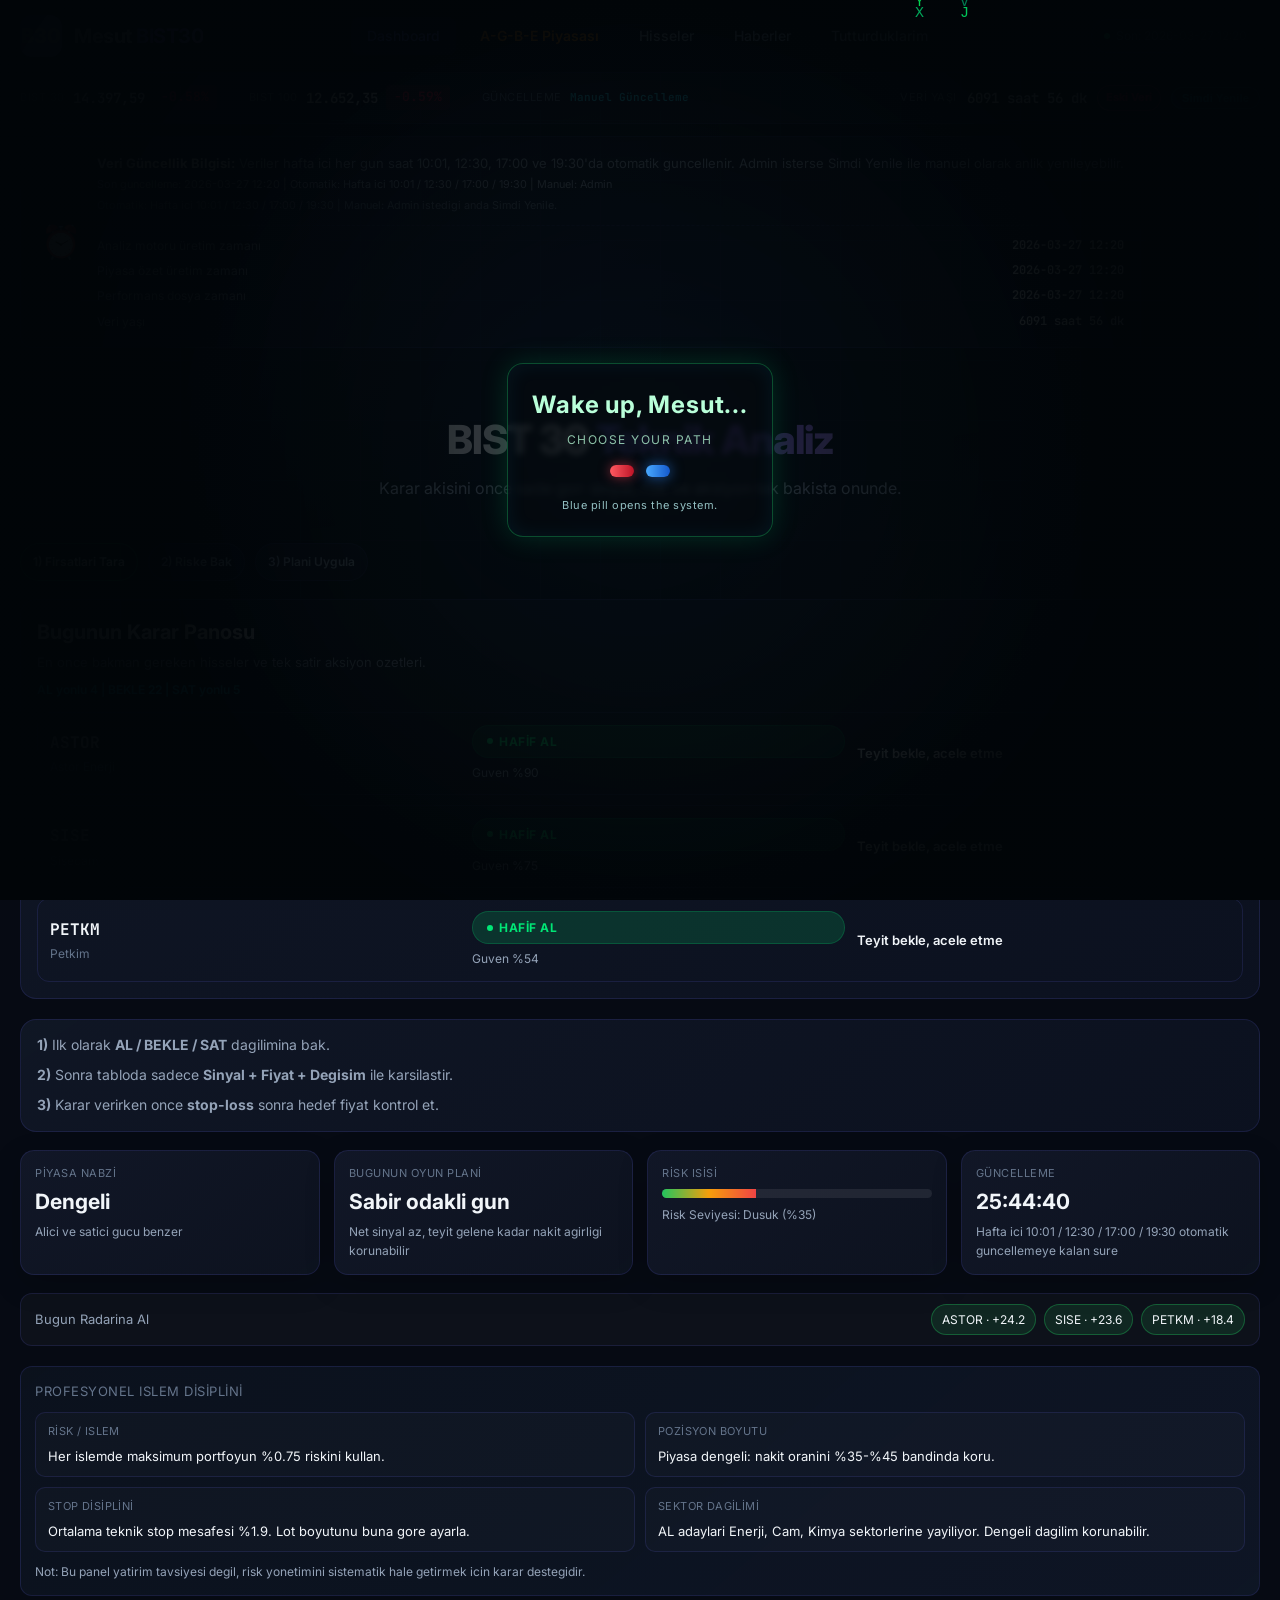
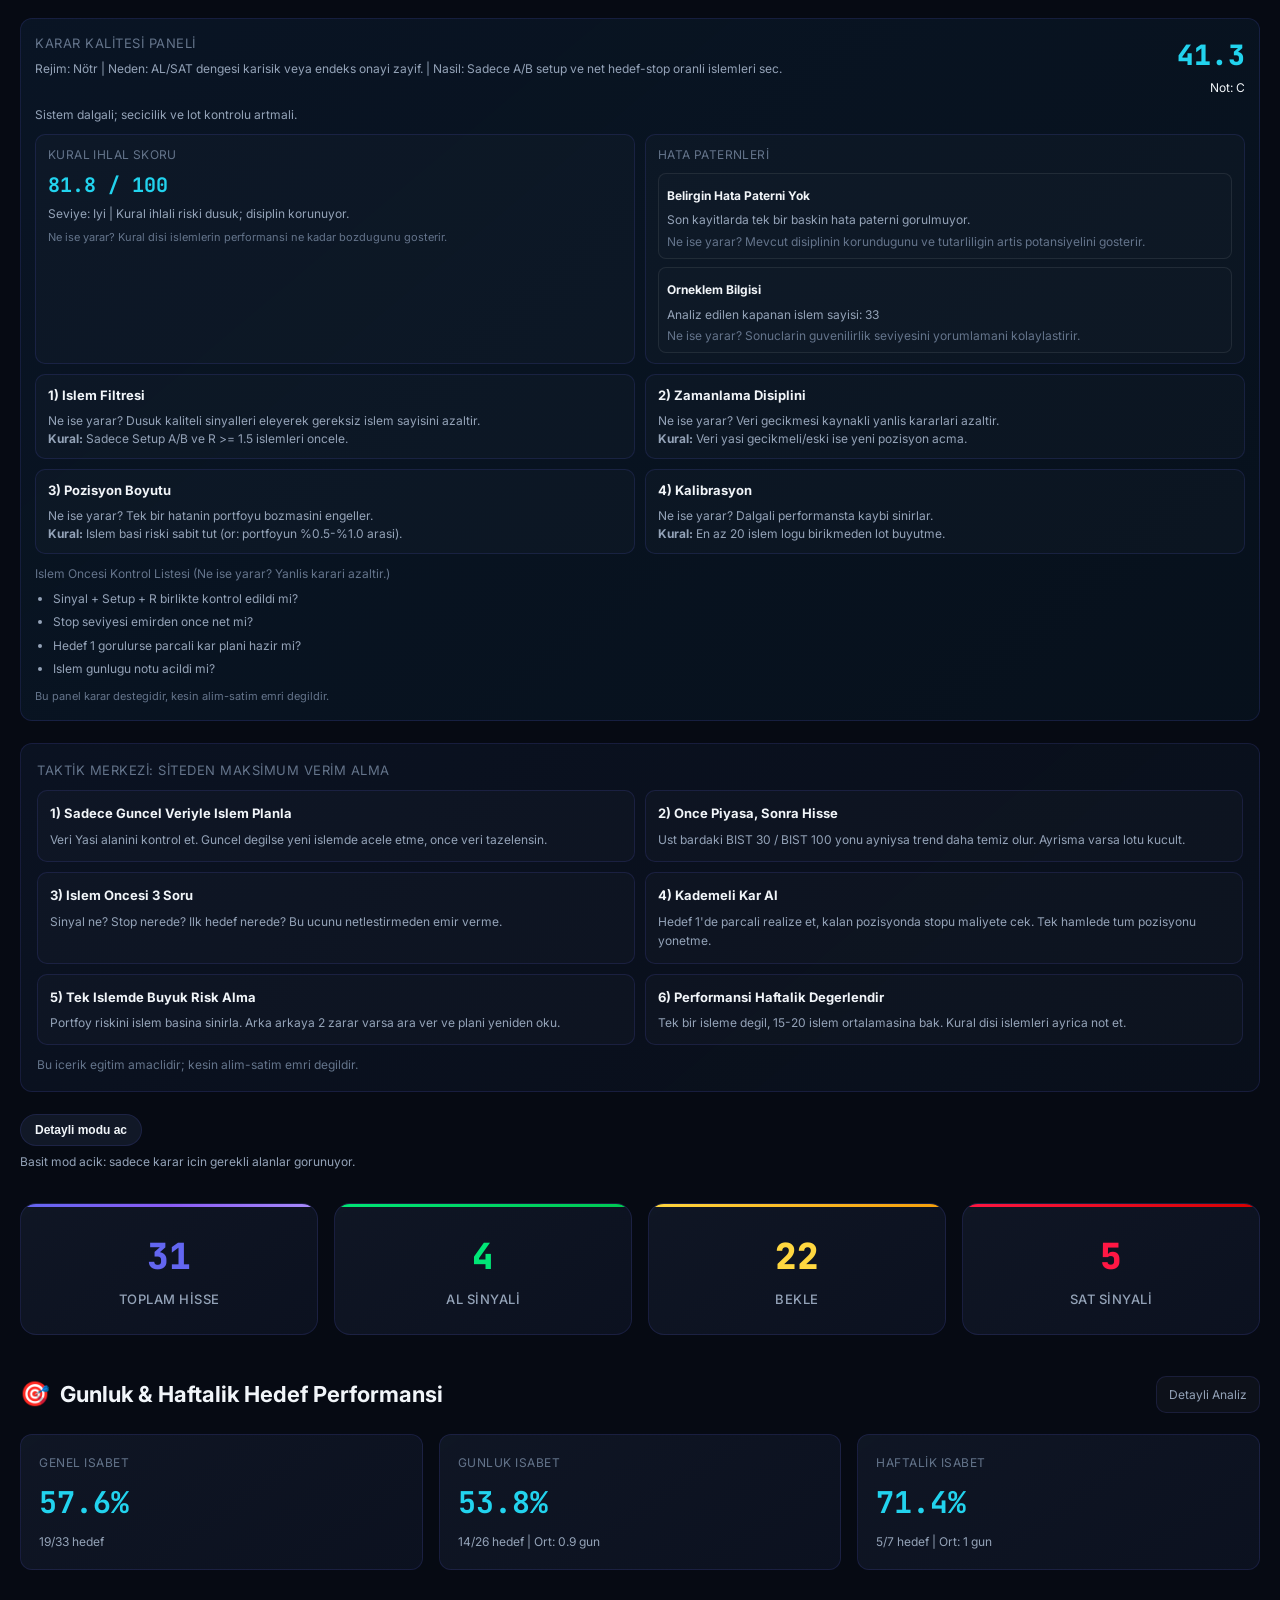
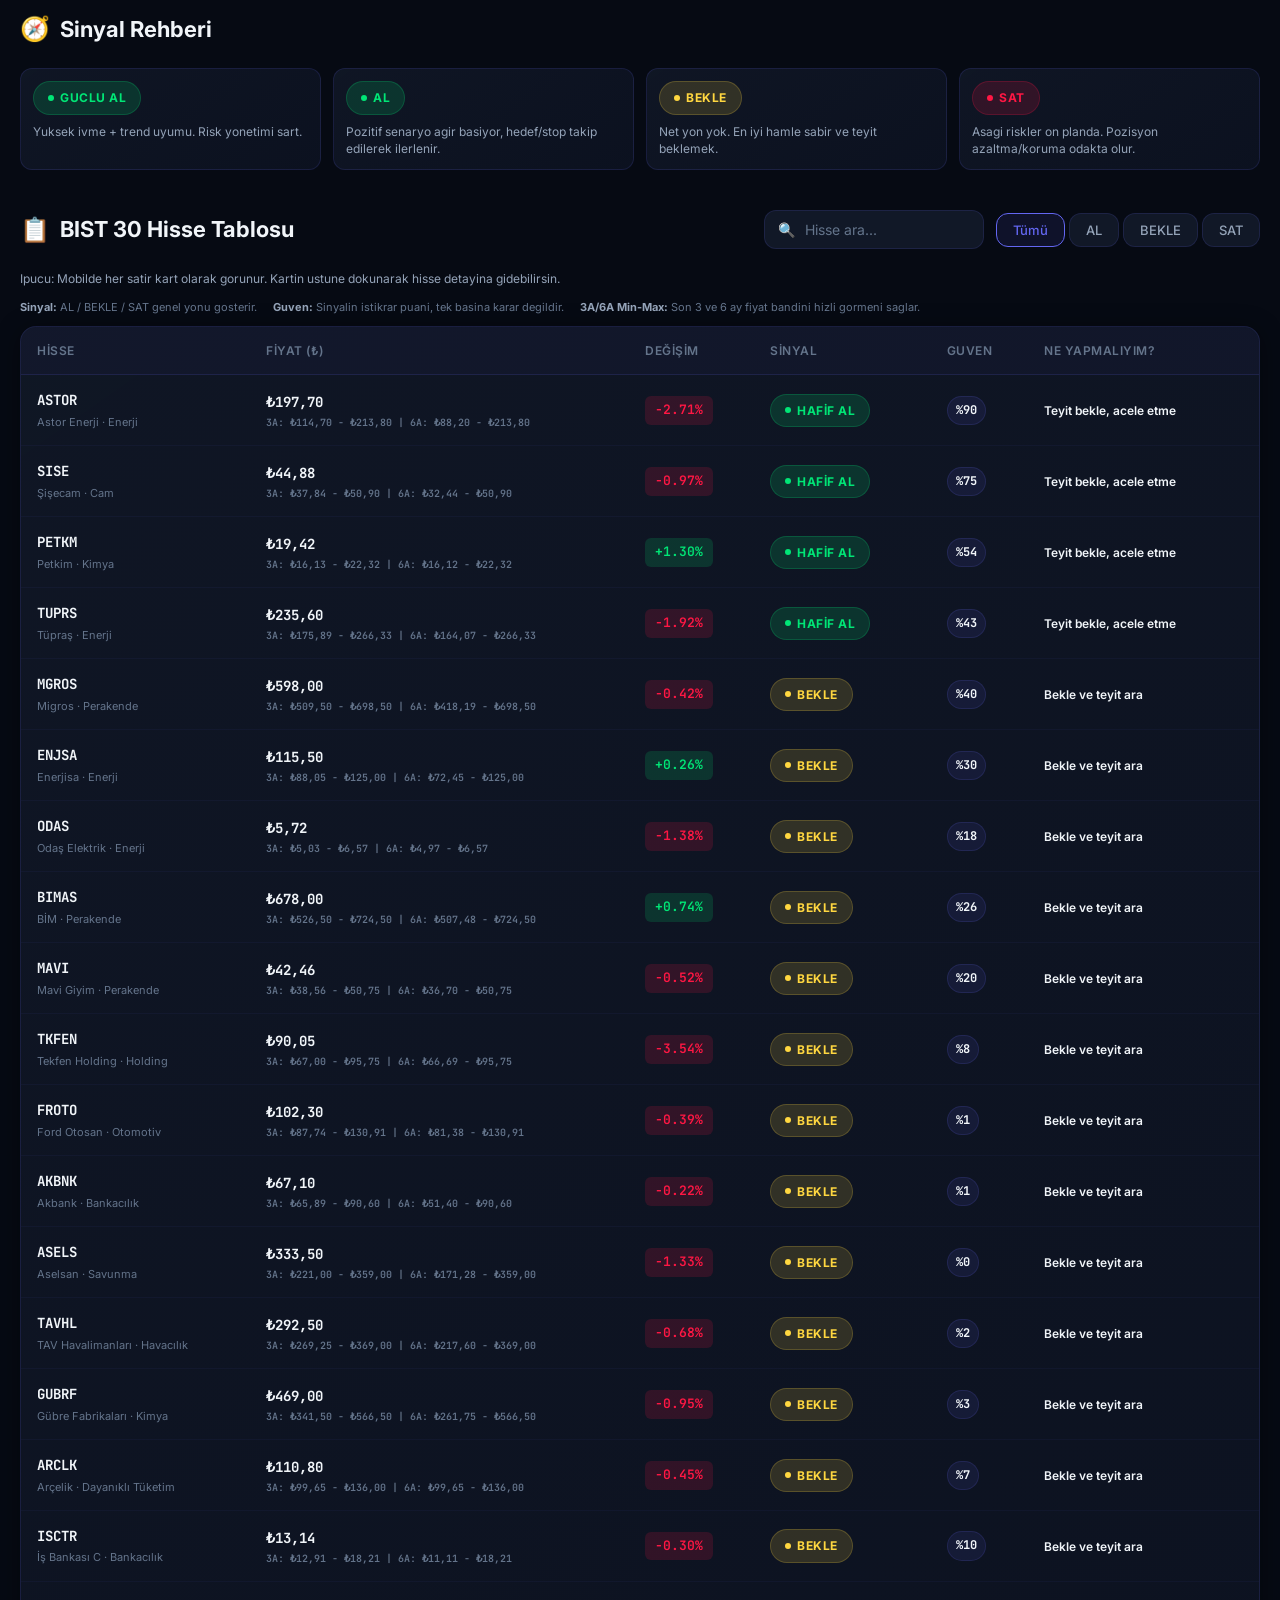
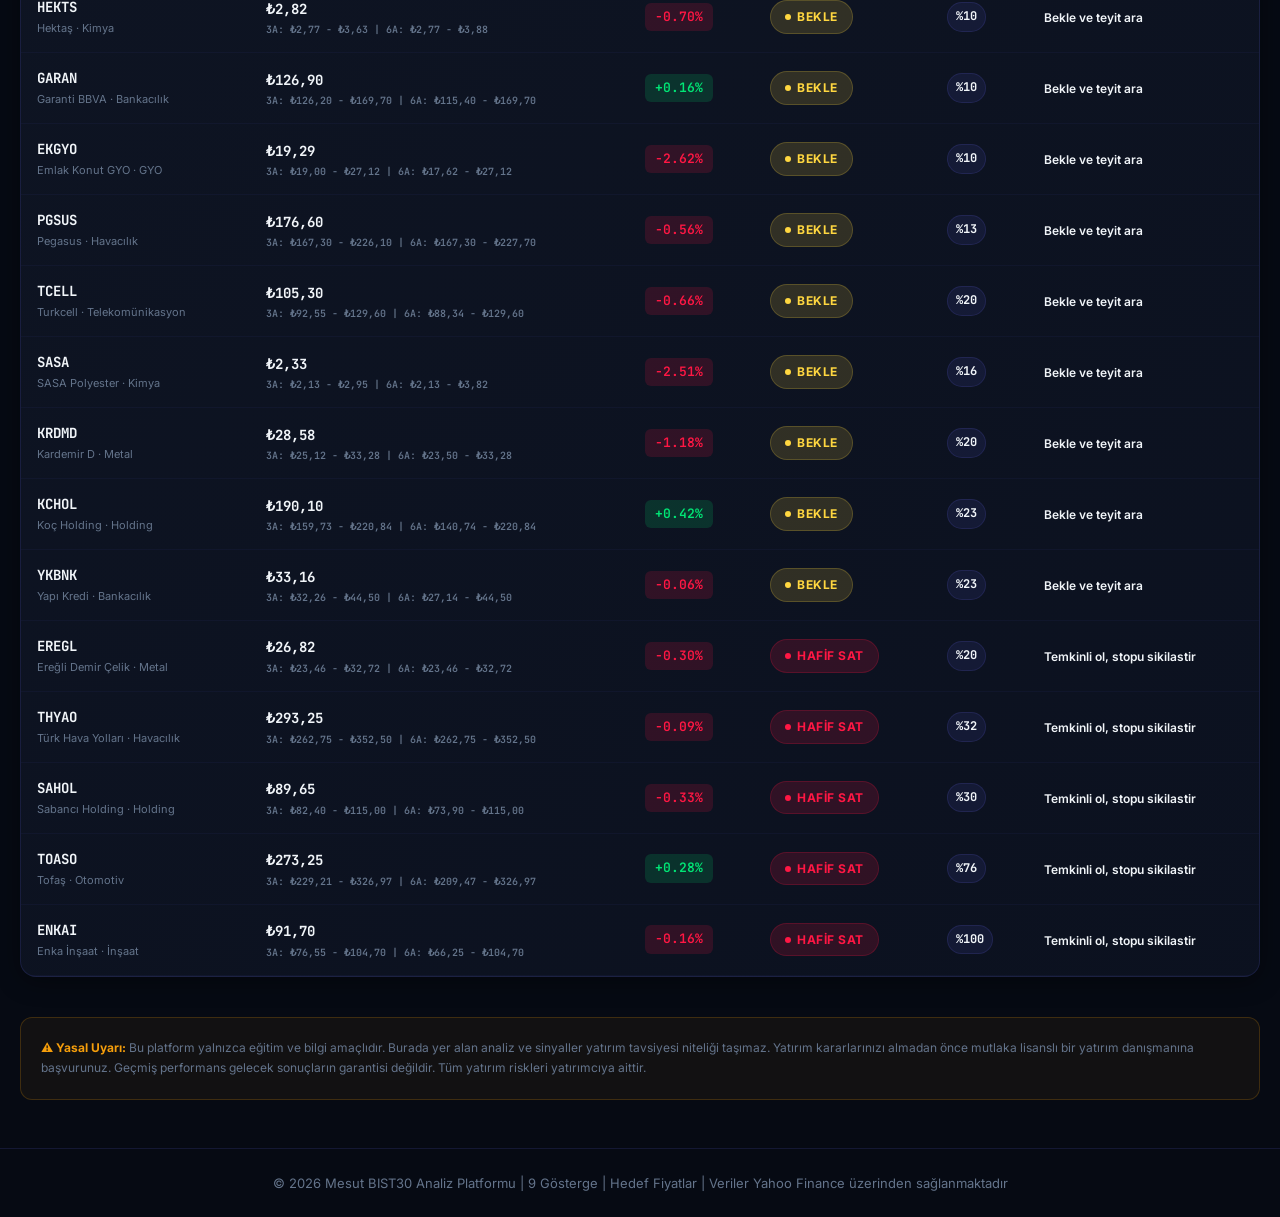
==== commit 8805da26: "Update weekday refresh schedule to four daily runs and align UI texts" ====
--- a/site/index.html
+++ b/site/index.html
@@ -95,9 +95,9 @@
             <div class="freshness-icon">⏰</div>
             <div class="freshness-info">
                 <strong>Veri Güncellik Bilgisi:</strong>
-                <span id="freshnessText">Veriler hafta ici her gun saat 10:01'de otomatik guncellenir. Admin isterse Simdi Yenile ile manuel olarak anlik yenileyebilir.</span>
+                <span id="freshnessText">Veriler hafta ici her gun saat 10:01, 12:30, 17:00 ve 19:30'da otomatik guncellenir. Admin isterse Simdi Yenile ile manuel olarak anlik yenileyebilir.</span>
                 <br><small id="lastUpdateText">Son güncelleme: Yükleniyor...</small>
-                <br><small id="manualRefreshStatus">Otomatik: Hafta ici 10:01 | Manuel: Admin istedigi anda Simdi Yenile.</small>
+                <br><small id="manualRefreshStatus">Otomatik: Hafta ici 10:01 / 12:30 / 17:00 / 19:30 | Manuel: Admin istedigi anda Simdi Yenile.</small>
 
                 <div class="freshness-details" id="freshnessDetails">
                     <div class="freshness-row"><span>Analiz motoru üretim zamanı</span><strong id="generatedAtValue">Yükleniyor...</strong></div>
--- a/site/css/style.css
+++ b/site/css/style.css
@@ -4087,3 +4087,219 @@
     color: #f59e0b;
     border-color: rgba(245, 158, 11, 0.4);
 }
+
+
+/* ── Mobile Hardening: Global + Sonuc A/B ── */
+@media (max-width: 768px) {
+    html,
+    body {
+        max-width: 100%;
+        overflow-x: hidden;
+    }
+
+    .container,
+    .navbar,
+    .navbar-inner,
+    .market-bar,
+    .market-bar-inner,
+    .perf-table-wrapper,
+    .stock-table-wrapper {
+        max-width: 100%;
+    }
+
+    .filter-tabs,
+    .perf-filter-tabs {
+        display: flex;
+        flex-wrap: wrap;
+        gap: 8px;
+        width: 100%;
+    }
+
+    .filter-tabs .filter-tab,
+    .perf-filter-tabs .filter-tab {
+        flex: 1 1 calc(50% - 8px);
+        min-width: 0;
+        text-align: center;
+        padding-inline: 10px;
+    }
+
+    .perf-table {
+        min-width: 0 !important;
+        width: 100% !important;
+        table-layout: fixed;
+    }
+
+    .perf-table tbody tr {
+        width: 100%;
+        overflow: hidden;
+    }
+
+    .perf-table tbody td {
+        display: grid;
+        grid-template-columns: 1fr;
+        justify-items: start;
+        align-items: start;
+        gap: 4px;
+        white-space: normal;
+        overflow-wrap: anywhere;
+        word-break: break-word;
+    }
+
+    .perf-table tbody td::before {
+        display: block;
+        margin-bottom: 2px;
+    }
+
+    .perf-table tbody td strong,
+    .perf-table tbody td span,
+    .perf-table tbody td a {
+        max-width: 100%;
+        overflow-wrap: anywhere;
+        word-break: break-word;
+    }
+
+    .perf-table tbody td .signal-badge,
+    .perf-table tbody td .dir-badge,
+    .perf-table tbody td .target-level-badge {
+        align-self: start;
+        max-width: 100%;
+    }
+
+    .perf-table tbody td[data-label="Acilis Tarihi"],
+    .perf-table tbody td[data-label="Acilis Tp."],
+    .perf-table tbody td[data-label="Kapanis Tp."],
+    .perf-table tbody td[data-label="Acılış Tarihi"],
+    .perf-table tbody td[data-label="Açılış Tp."],
+    .perf-table tbody td[data-label="Kapanış Tp."] {
+        font-size: 12px;
+        line-height: 1.4;
+    }
+}
+
+@media (max-width: 480px) {
+    .container {
+        padding-left: 10px;
+        padding-right: 10px;
+    }
+
+    .section-title {
+        font-size: 20px;
+    }
+
+    .perf-hero-title {
+        font-size: 24px;
+    }
+
+    .perf-table tbody tr {
+        padding: 12px;
+        margin-bottom: 12px;
+    }
+
+    .bottom-nav-link span {
+        font-size: 11px;
+        line-height: 1.2;
+    }
+}
+
+
+/* ── Mobile Quick Scan Tuning (Sonuc A/B + Global) ── */
+@media (max-width: 768px) {
+    .perf-table tbody tr {
+        padding: 12px;
+        gap: 6px;
+        border-radius: 14px;
+    }
+
+    .perf-table tbody td {
+        grid-template-columns: 88px 1fr;
+        align-items: center;
+        gap: 8px;
+        padding: 7px 0;
+        border-bottom: 1px dashed rgba(255, 255, 255, 0.06);
+    }
+
+    .perf-table tbody td::before {
+        margin: 0;
+        font-size: 10px;
+        letter-spacing: 0.35px;
+        color: rgba(148, 163, 184, 0.95);
+    }
+
+    .perf-table tbody td[data-label="Hisse"],
+    .perf-table tbody td[data-label="Periyot"],
+    .perf-table tbody td[data-label="Yön"],
+    .perf-table tbody td[data-label="Hedef No"],
+    .perf-table tbody td[data-label="Durum"],
+    .perf-table tbody td[data-label="Mesafe"],
+    .perf-table tbody td[data-label="Kâr/Zarar"] {
+        background: rgba(99, 102, 241, 0.06);
+        border: 1px solid rgba(99, 102, 241, 0.15);
+        border-radius: 10px;
+        padding: 8px 10px;
+        border-bottom: 1px solid rgba(99, 102, 241, 0.15);
+    }
+
+    .perf-table tbody td[data-label="Açılış Tarihi"],
+    .perf-table tbody td[data-label="Açılış Tp."],
+    .perf-table tbody td[data-label="Kapanış Tp."],
+    .perf-table tbody td[data-label="Acilis Tarihi"],
+    .perf-table tbody td[data-label="Acilis Tp."],
+    .perf-table tbody td[data-label="Kapanis Tp."] {
+        opacity: 0.9;
+        font-size: 12px;
+    }
+
+    .perf-table tbody td strong {
+        font-size: 14px;
+        letter-spacing: 0.2px;
+    }
+
+    .perf-table tbody td .signal-badge {
+        padding: 4px 9px;
+        font-size: 10px;
+        letter-spacing: 0.2px;
+    }
+
+    .perf-table tbody td .dir-badge,
+    .perf-table tbody td .target-level-badge {
+        font-size: 10px;
+        padding: 4px 8px;
+    }
+
+    .stock-table-wrapper .stock-table tbody td {
+        grid-template-columns: 86px 1fr;
+        display: grid;
+        align-items: start;
+        gap: 8px;
+        padding: 7px 0;
+    }
+
+    .stock-table-wrapper .stock-table tbody td::before {
+        font-size: 10px;
+    }
+}
+
+@media (max-width: 480px) {
+    .perf-table tbody tr {
+        padding: 10px;
+    }
+
+    .perf-table tbody td {
+        grid-template-columns: 76px 1fr;
+        gap: 6px;
+        padding: 6px 0;
+    }
+
+    .perf-table tbody td::before {
+        font-size: 9px;
+    }
+
+    .perf-table tbody td[data-label="Açılış Tarihi"],
+    .perf-table tbody td[data-label="Açılış Tp."],
+    .perf-table tbody td[data-label="Kapanış Tp."],
+    .perf-table tbody td[data-label="Acilis Tarihi"],
+    .perf-table tbody td[data-label="Acilis Tp."],
+    .perf-table tbody td[data-label="Kapanis Tp."] {
+        display: none;
+    }
+}
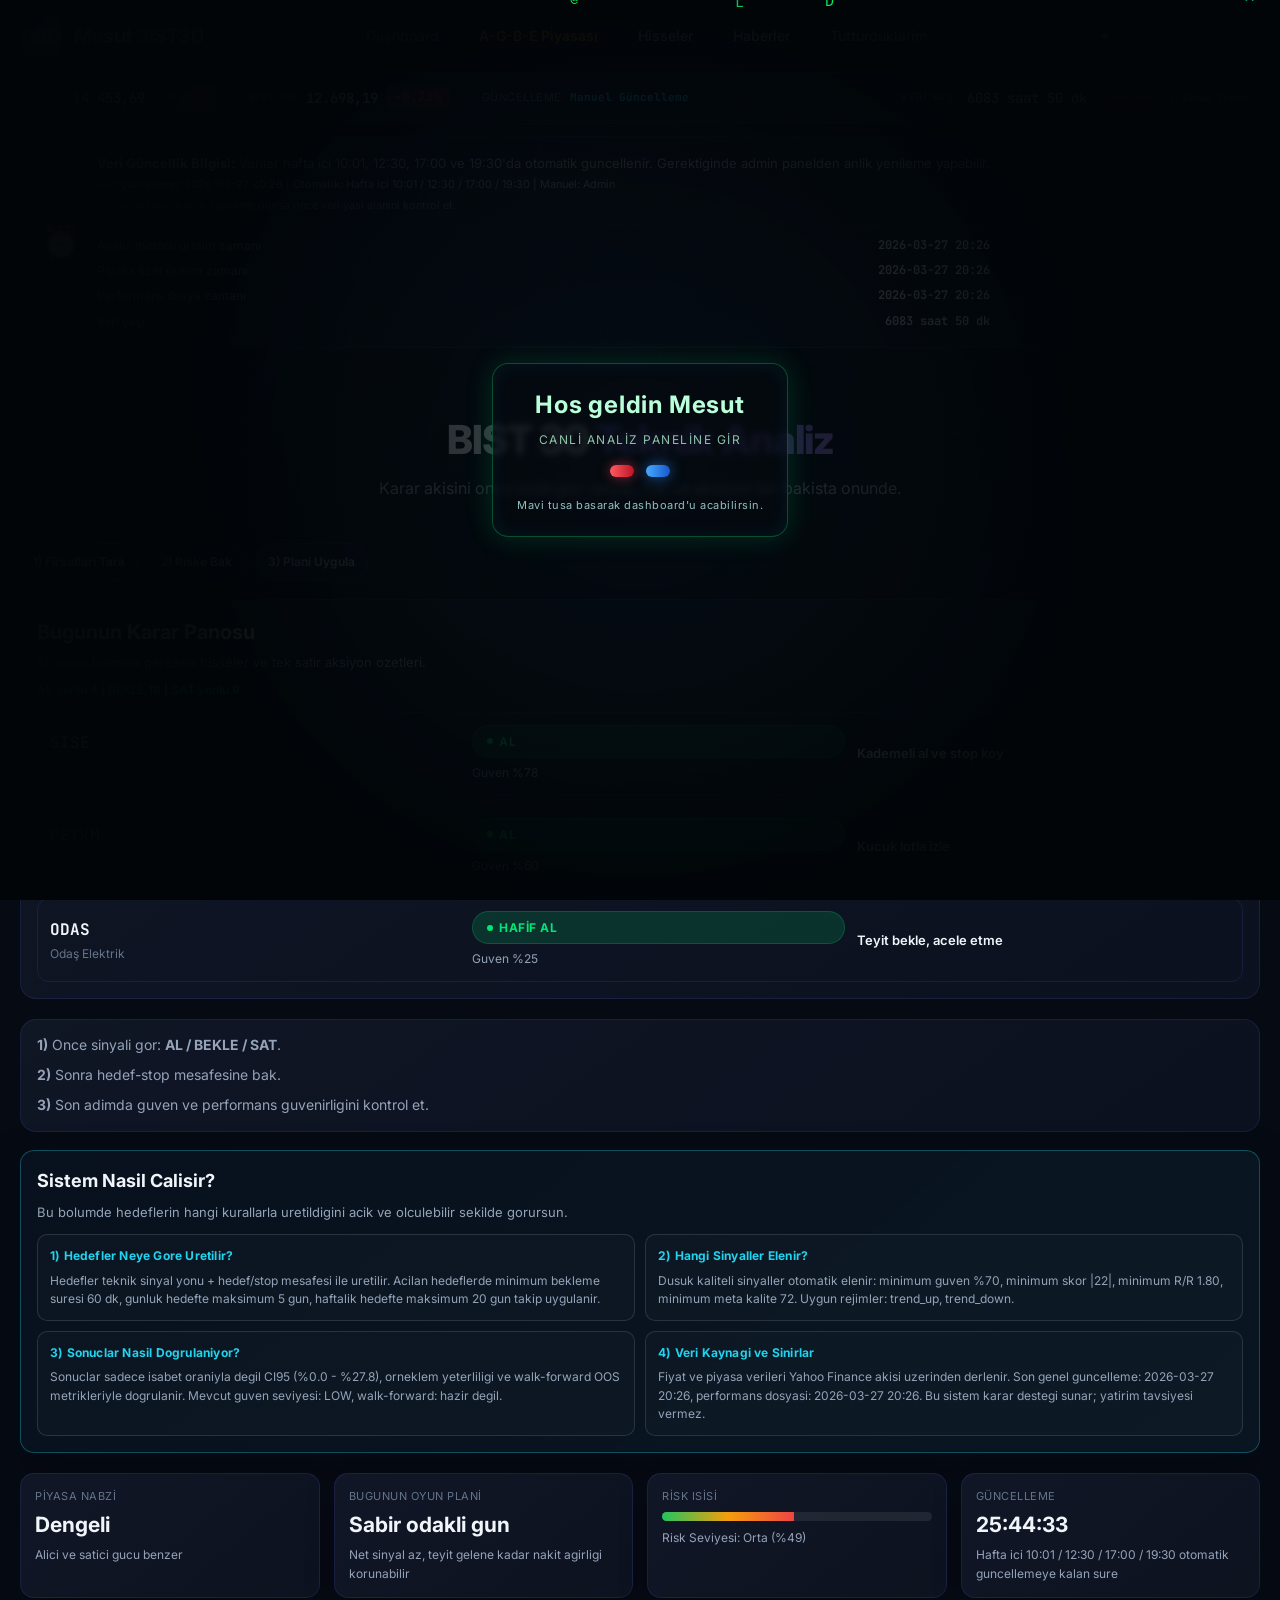
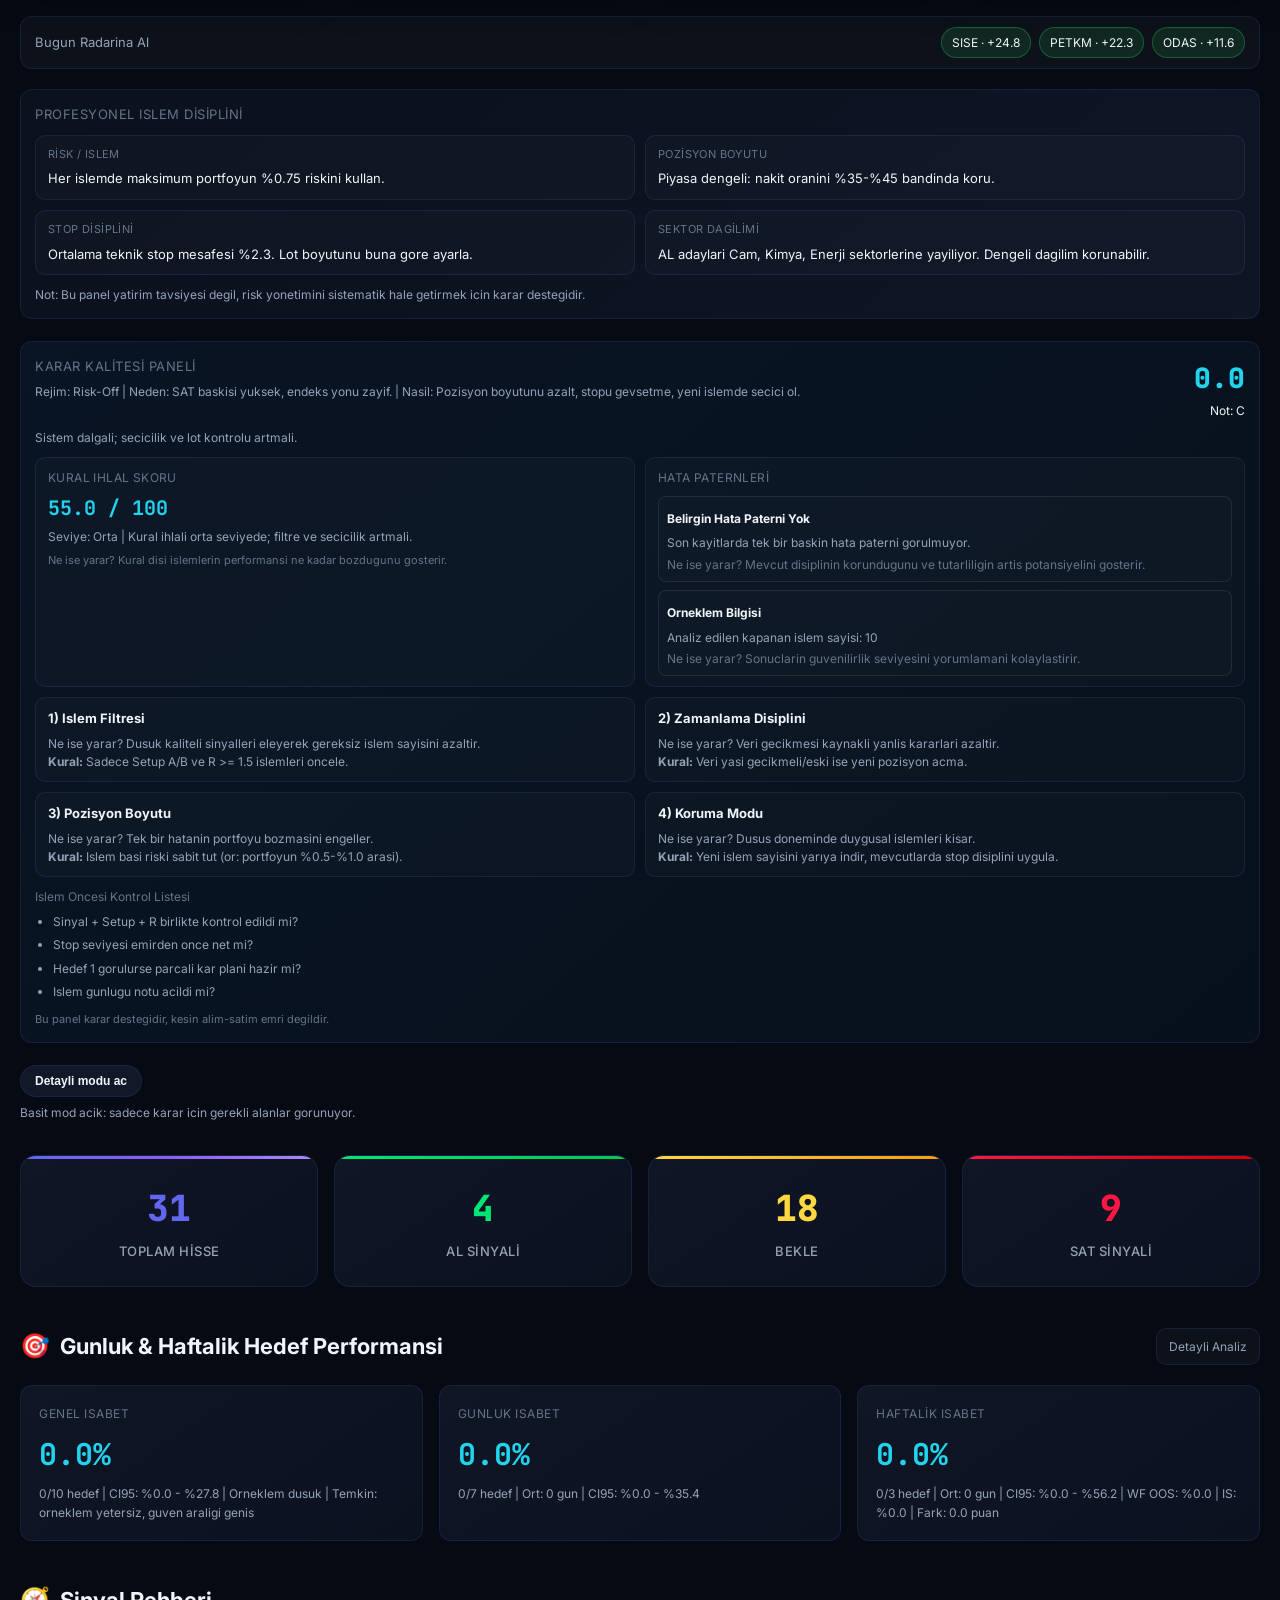
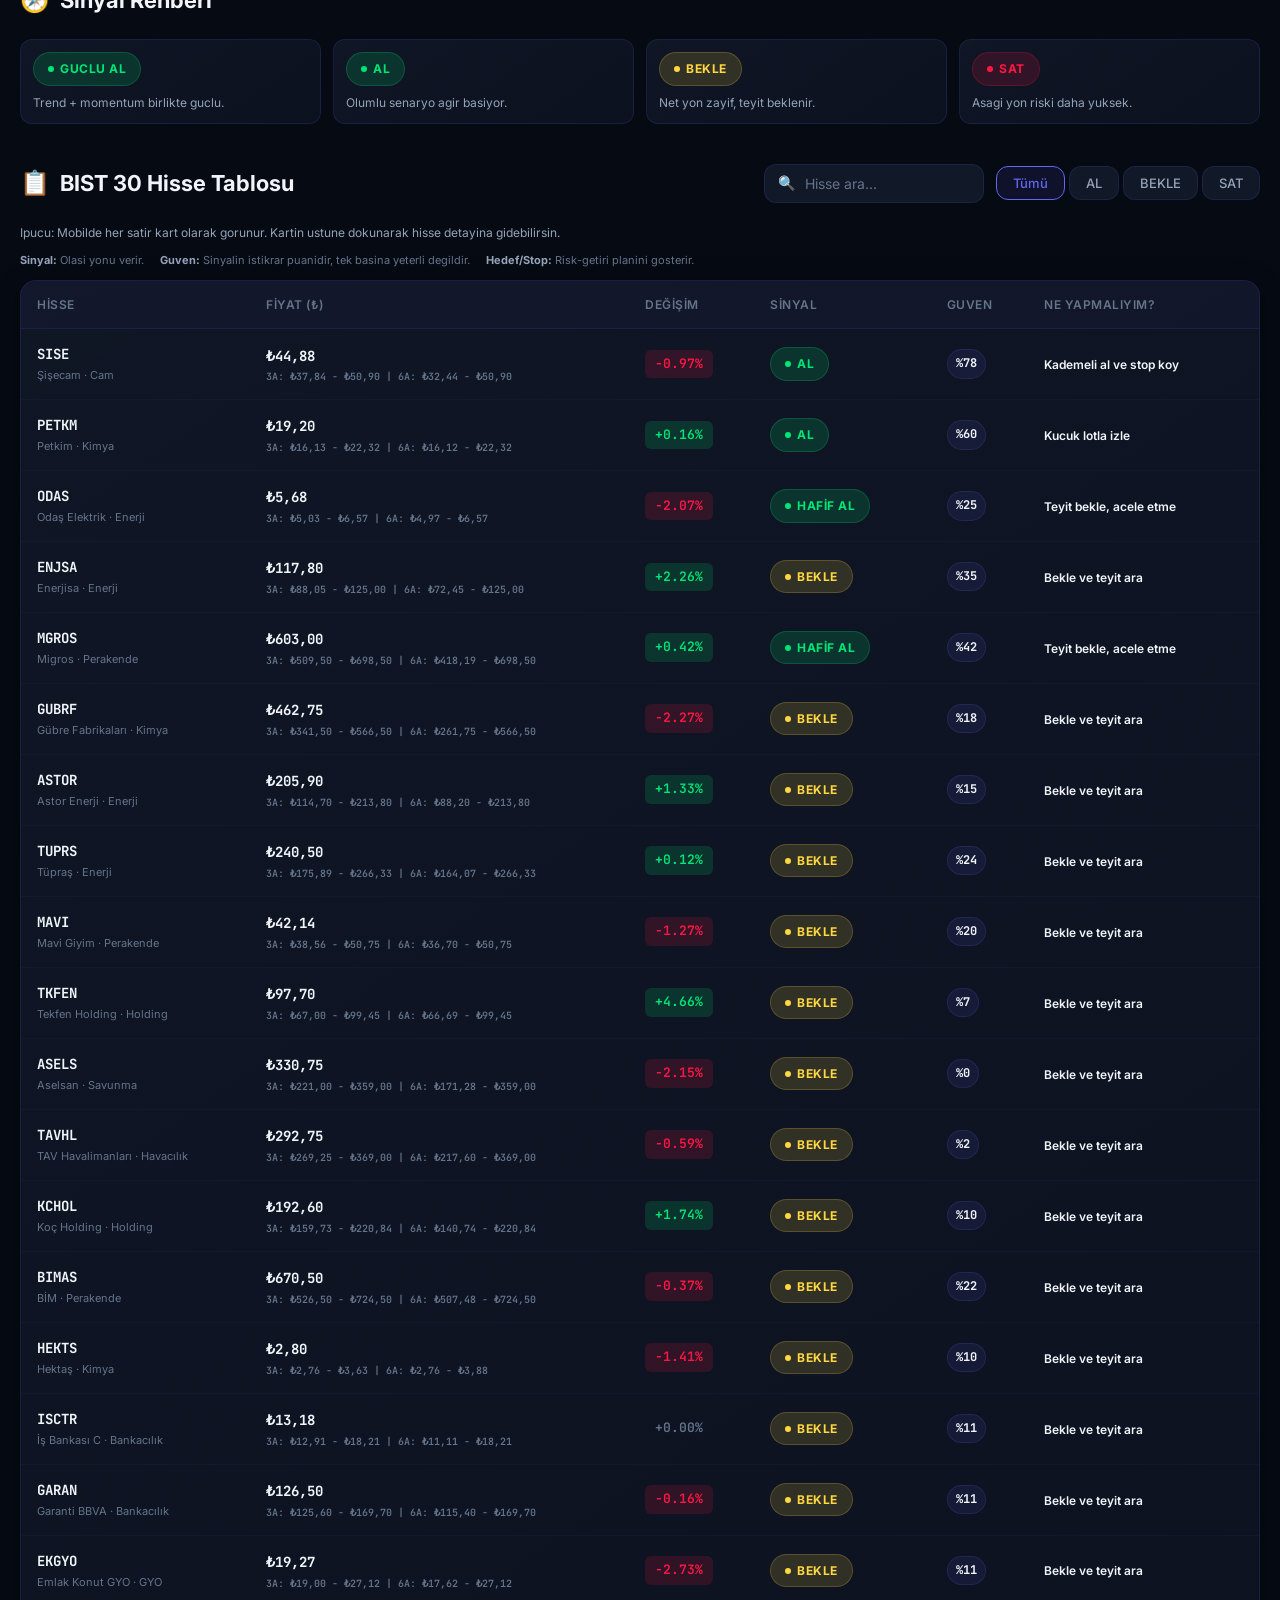
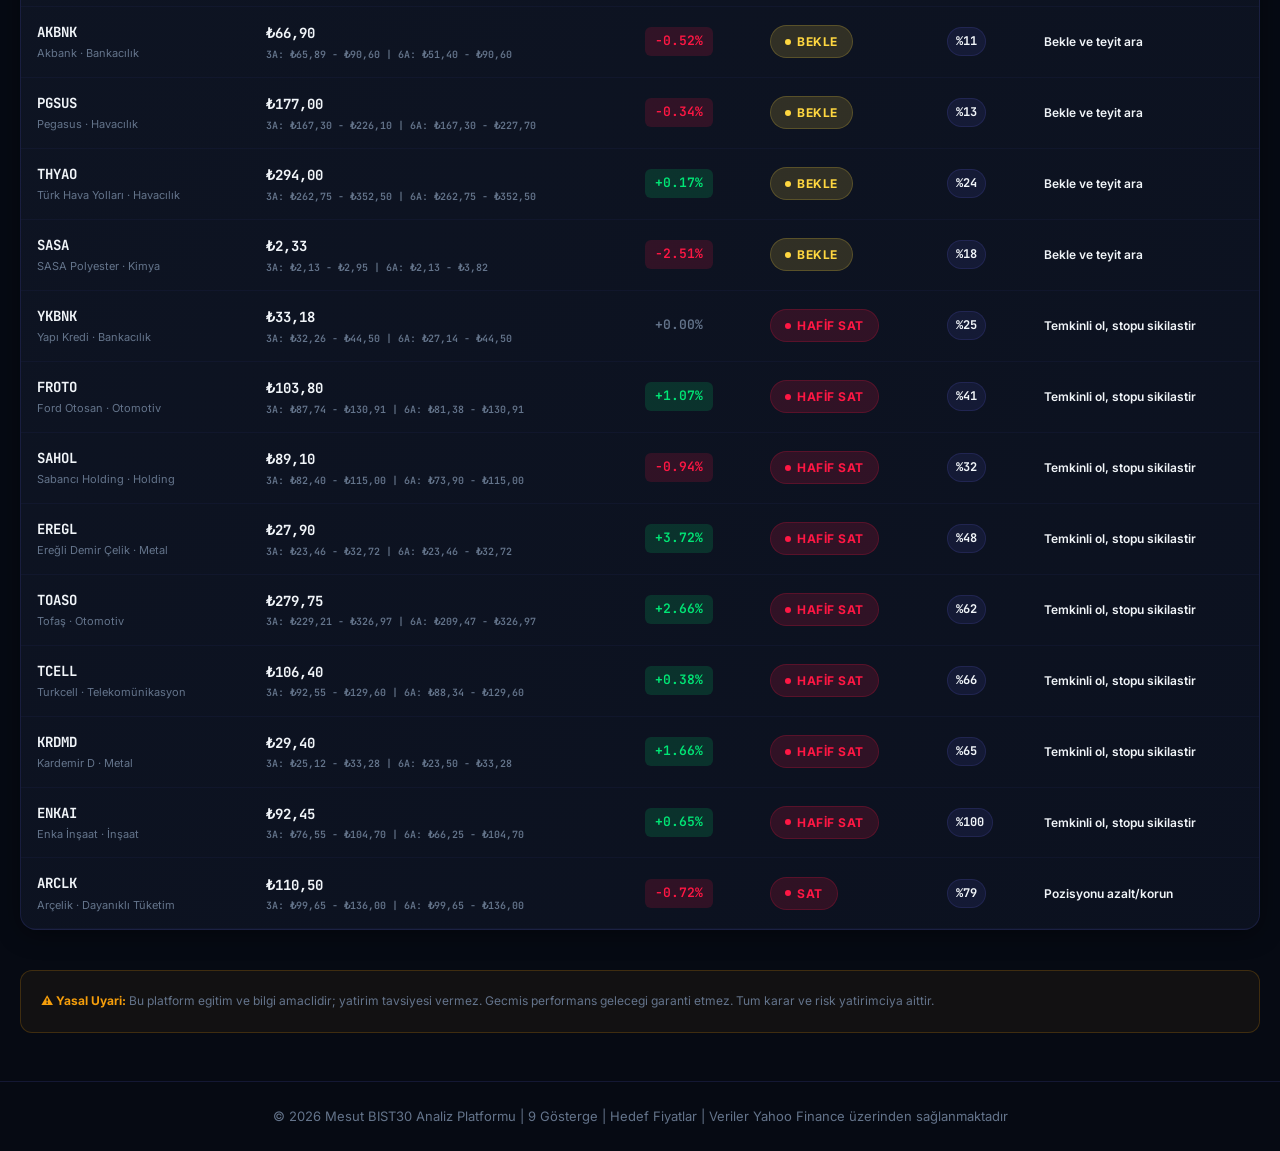
==== commit d7d21666: "Clarify system transparency copy and streamline dashboard UX" ====
--- a/site/index.html
+++ b/site/index.html
@@ -18,13 +18,13 @@
     <div class="matrix-intro" id="matrixIntro">
         <canvas id="matrixCanvas" aria-hidden="true"></canvas>
         <div class="matrix-center">
-            <div class="matrix-title">Wake up, Mesut...</div>
-            <div class="matrix-subtitle">Choose your path</div>
+            <div class="matrix-title">Hos geldin Mesut</div>
+            <div class="matrix-subtitle">Canli analiz paneline gir</div>
             <div class="pill-box">
                 <button class="pill pill-red" id="redPillBtn" type="button" aria-label="Red pill"></button>
                 <button class="pill pill-blue" id="bluePillBtn" type="button" aria-label="Blue pill"></button>
             </div>
-            <div class="matrix-hint">Blue pill opens the system.</div>
+            <div class="matrix-hint">Mavi tusa basarak dashboard'u acabilirsin.</div>
         </div>
     </div>
 
@@ -95,9 +95,9 @@
             <div class="freshness-icon">⏰</div>
             <div class="freshness-info">
                 <strong>Veri Güncellik Bilgisi:</strong>
-                <span id="freshnessText">Veriler hafta ici her gun saat 10:01, 12:30, 17:00 ve 19:30'da otomatik guncellenir. Admin isterse Simdi Yenile ile manuel olarak anlik yenileyebilir.</span>
+                <span id="freshnessText">Veriler hafta ici 10:01, 12:30, 17:00 ve 19:30'da otomatik guncellenir. Gerektiginde admin panelden anlik yenileme yapabilir.</span>
                 <br><small id="lastUpdateText">Son güncelleme: Yükleniyor...</small>
-                <br><small id="manualRefreshStatus">Otomatik: Hafta ici 10:01 / 12:30 / 17:00 / 19:30 | Manuel: Admin istedigi anda Simdi Yenile.</small>
+                <br><small id="manualRefreshStatus">Otomatik takvim acik. Gecikme olursa once veri yasi alanini kontrol et.</small>
 
                 <div class="freshness-details" id="freshnessDetails">
                     <div class="freshness-row"><span>Analiz motoru üretim zamanı</span><strong id="generatedAtValue">Yükleniyor...</strong></div>
@@ -136,9 +136,34 @@
         </div>
 
         <div class="quick-guide">
-            <div class="quick-guide-item"><strong>1)</strong> Ilk olarak <strong>AL / BEKLE / SAT</strong> dagilimina bak.</div>
-            <div class="quick-guide-item"><strong>2)</strong> Sonra tabloda sadece <strong>Sinyal + Fiyat + Degisim</strong> ile karsilastir.</div>
-            <div class="quick-guide-item"><strong>3)</strong> Karar verirken once <strong>stop-loss</strong> sonra hedef fiyat kontrol et.</div>
+            <div class="quick-guide-item"><strong>1)</strong> Once sinyali gor: <strong>AL / BEKLE / SAT</strong>.</div>
+            <div class="quick-guide-item"><strong>2)</strong> Sonra hedef-stop mesafesine bak.</div>
+            <div class="quick-guide-item"><strong>3)</strong> Son adimda guven ve performans guvenirligini kontrol et.</div>
+        </div>
+
+        <div class="transparency-panel" id="transparencyPanel">
+            <div class="transparency-head">
+                <h2>Sistem Nasil Calisir?</h2>
+                <p>Bu bolumde hedeflerin hangi kurallarla uretildigini acik ve olculebilir sekilde gorursun.</p>
+            </div>
+            <div class="transparency-grid">
+                <div class="transparency-card">
+                    <div class="transparency-title">1) Hedefler Neye Gore Uretilir?</div>
+                    <p id="targetLogicText">Yukleniyor...</p>
+                </div>
+                <div class="transparency-card">
+                    <div class="transparency-title">2) Hangi Sinyaller Elenir?</div>
+                    <p id="strictFilterText">Yukleniyor...</p>
+                </div>
+                <div class="transparency-card">
+                    <div class="transparency-title">3) Sonuclar Nasil Dogrulaniyor?</div>
+                    <p id="qualityControlText">Yukleniyor...</p>
+                </div>
+                <div class="transparency-card">
+                    <div class="transparency-title">4) Veri Kaynagi ve Sinirlar</div>
+                    <p id="dataSourceText">Yukleniyor...</p>
+                </div>
+            </div>
         </div>
 
         <div class="command-center" id="commandCenter">
@@ -227,43 +252,12 @@
             </div>
 
             <div class="decision-checklist-wrap">
-                <div class="decision-checklist-title">Islem Oncesi Kontrol Listesi (Ne ise yarar? Yanlis karari azaltir.)</div>
+                <div class="decision-checklist-title">Islem Oncesi Kontrol Listesi</div>
                 <ul class="decision-checklist" id="coachChecklist">
                     <li>Yukleniyor...</li>
                 </ul>
             </div>
             <div class="decision-coach-disclaimer" id="coachDisclaimer">Bu panel karar destegi icindir.</div>
-        </div>
-
-        <div class="tactic-center" id="tacticCenter">
-            <div class="tactic-title">Taktik Merkezi: Siteden Maksimum Verim Alma</div>
-            <div class="tactic-grid">
-                <div class="tactic-card">
-                    <h3>1) Sadece Guncel Veriyle Islem Planla</h3>
-                    <p>Veri Yasi alanini kontrol et. Guncel degilse yeni islemde acele etme, once veri tazelensin.</p>
-                </div>
-                <div class="tactic-card">
-                    <h3>2) Once Piyasa, Sonra Hisse</h3>
-                    <p>Ust bardaki BIST 30 / BIST 100 yonu ayniysa trend daha temiz olur. Ayrisma varsa lotu kucult.</p>
-                </div>
-                <div class="tactic-card">
-                    <h3>3) Islem Oncesi 3 Soru</h3>
-                    <p>Sinyal ne? Stop nerede? Ilk hedef nerede? Bu ucunu netlestirmeden emir verme.</p>
-                </div>
-                <div class="tactic-card">
-                    <h3>4) Kademeli Kar Al</h3>
-                    <p>Hedef 1'de parcali realize et, kalan pozisyonda stopu maliyete cek. Tek hamlede tum pozisyonu yonetme.</p>
-                </div>
-                <div class="tactic-card">
-                    <h3>5) Tek Islemde Buyuk Risk Alma</h3>
-                    <p>Portfoy riskini islem basina sinirla. Arka arkaya 2 zarar varsa ara ver ve plani yeniden oku.</p>
-                </div>
-                <div class="tactic-card">
-                    <h3>6) Performansi Haftalik Degerlendir</h3>
-                    <p>Tek bir isleme degil, 15-20 islem ortalamasina bak. Kural disi islemleri ayrica not et.</p>
-                </div>
-            </div>
-            <div class="tactic-note">Bu icerik egitim amaclidir; kesin alim-satim emri degildir.</div>
         </div>
 
         <div class="advanced-toggle-wrap">
@@ -381,10 +375,10 @@
             <h2 class="section-title"><span class="icon">🧭</span> Sinyal Rehberi</h2>
         </div>
         <div class="signal-legend">
-            <div class="legend-item"><span class="signal-badge strong-buy"><span class="dot"></span>GucLu AL</span><p>Yuksek ivme + trend uyumu. Risk yonetimi sart.</p></div>
-            <div class="legend-item"><span class="signal-badge buy"><span class="dot"></span>AL</span><p>Pozitif senaryo agir basiyor, hedef/stop takip edilerek ilerlenir.</p></div>
-            <div class="legend-item"><span class="signal-badge hold"><span class="dot"></span>BEKLE</span><p>Net yon yok. En iyi hamle sabir ve teyit beklemek.</p></div>
-            <div class="legend-item"><span class="signal-badge sell"><span class="dot"></span>SAT</span><p>Asagi riskler on planda. Pozisyon azaltma/koruma odakta olur.</p></div>
+            <div class="legend-item"><span class="signal-badge strong-buy"><span class="dot"></span>GucLu AL</span><p>Trend + momentum birlikte guclu.</p></div>
+            <div class="legend-item"><span class="signal-badge buy"><span class="dot"></span>AL</span><p>Olumlu senaryo agir basiyor.</p></div>
+            <div class="legend-item"><span class="signal-badge hold"><span class="dot"></span>BEKLE</span><p>Net yon zayif, teyit beklenir.</p></div>
+            <div class="legend-item"><span class="signal-badge sell"><span class="dot"></span>SAT</span><p>Asagi yon riski daha yuksek.</p></div>
         </div>
 
         <!-- Stock Table -->
@@ -410,9 +404,9 @@
         <div class="mobile-table-hint">Ipucu: Mobilde her satir kart olarak gorunur. Kartin ustune dokunarak hisse detayina gidebilirsin.</div>
 
         <div class="table-metrics-guide">
-            <span><strong>Sinyal:</strong> AL / BEKLE / SAT genel yonu gosterir.</span>
-            <span><strong>Guven:</strong> Sinyalin istikrar puani, tek basina karar degildir.</span>
-            <span><strong>3A/6A Min-Max:</strong> Son 3 ve 6 ay fiyat bandini hizli gormeni saglar.</span>
+            <span><strong>Sinyal:</strong> Olasi yonu verir.</span>
+            <span><strong>Guven:</strong> Sinyalin istikrar puanidir, tek basina yeterli degildir.</span>
+            <span><strong>Hedef/Stop:</strong> Risk-getiri planini gosterir.</span>
         </div>
 
         <div class="alarm-center advanced-block" id="alarmCenter">
@@ -461,10 +455,8 @@
 
         <!-- Disclaimer -->
         <div class="disclaimer">
-            <strong>⚠️ Yasal Uyarı:</strong> Bu platform yalnızca eğitim ve bilgi amaçlıdır.
-            Burada yer alan analiz ve sinyaller yatırım tavsiyesi niteliği taşımaz.
-            Yatırım kararlarınızı almadan önce mutlaka lisanslı bir yatırım danışmanına başvurunuz.
-            Geçmiş performans gelecek sonuçların garantisi değildir. Tüm yatırım riskleri yatırımcıya aittir.
+            <strong>⚠️ Yasal Uyari:</strong> Bu platform egitim ve bilgi amaclidir; yatirim tavsiyesi vermez.
+            Gecmis performans gelecegi garanti etmez. Tum karar ve risk yatirimciya aittir.
         </div>
 
     </div>
--- a/site/css/style.css
+++ b/site/css/style.css
@@ -1503,6 +1503,31 @@
 
 #manualRefreshStatus {
     color: var(--text-muted);
+    display: inline-flex;
+    align-items: center;
+    gap: 8px;
+    min-height: 16px;
+}
+
+#manualRefreshStatus.loading::before {
+    content: '';
+    width: 10px;
+    height: 10px;
+    border-radius: 999px;
+    border: 2px solid rgba(34, 211, 238, 0.25);
+    border-top-color: var(--accent-cyan);
+    animation: refreshSpin 0.8s linear infinite;
+    flex: 0 0 auto;
+}
+
+#manualRefreshStatus.error {
+    color: var(--bear-red);
+}
+
+@keyframes refreshSpin {
+    to {
+        transform: rotate(360deg);
+    }
 }
 
 .market-freshness-state {
@@ -2768,6 +2793,55 @@
     font-size: 14px;
 }
 
+.transparency-panel {
+    margin: 0 0 20px;
+    padding: 16px;
+    border: 1px solid rgba(34, 211, 238, 0.3);
+    border-radius: 14px;
+    background: linear-gradient(140deg, rgba(8, 18, 30, 0.94), rgba(10, 24, 36, 0.88));
+    box-shadow: 0 10px 34px rgba(5, 12, 22, 0.42);
+}
+
+.transparency-head h2 {
+    font-size: 18px;
+    margin-bottom: 6px;
+    color: var(--text-primary);
+}
+
+.transparency-head p {
+    font-size: 13px;
+    color: var(--text-secondary);
+    line-height: 1.6;
+}
+
+.transparency-grid {
+    margin-top: 12px;
+    display: grid;
+    grid-template-columns: repeat(2, minmax(240px, 1fr));
+    gap: 10px;
+}
+
+.transparency-card {
+    border: 1px solid rgba(148, 163, 184, 0.2);
+    border-radius: 10px;
+    background: rgba(255, 255, 255, 0.02);
+    padding: 11px 12px;
+}
+
+.transparency-title {
+    font-size: 12px;
+    font-weight: 700;
+    letter-spacing: 0.2px;
+    color: var(--accent-cyan);
+    margin-bottom: 6px;
+}
+
+.transparency-card p {
+    font-size: 12px;
+    color: var(--text-secondary);
+    line-height: 1.55;
+}
+
 .quick-decision-card {
     background: var(--gradient-card);
     border: 1px solid var(--border-color);
@@ -3384,7 +3458,8 @@
     }
 
     .decision-cockpit,
-    .term-grid {
+    .term-grid,
+    .transparency-grid {
         grid-template-columns: 1fr;
     }
 }
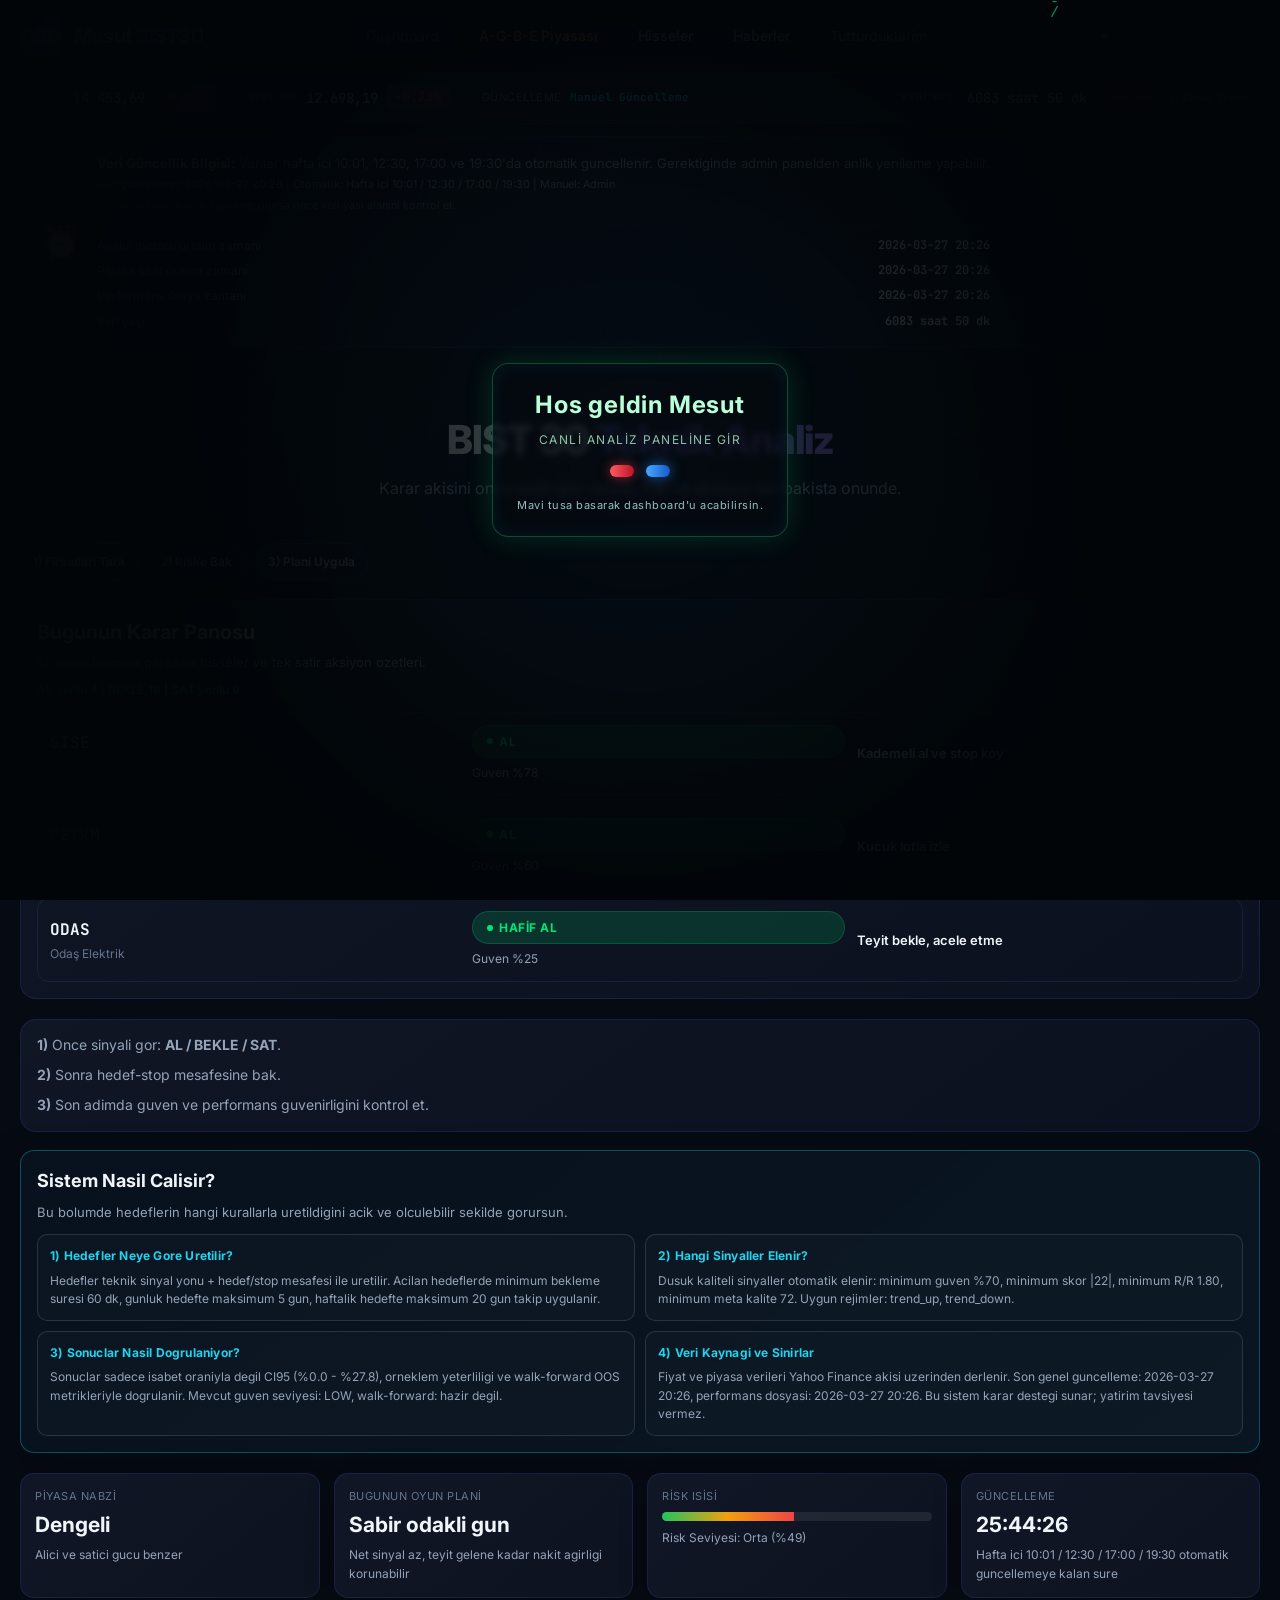
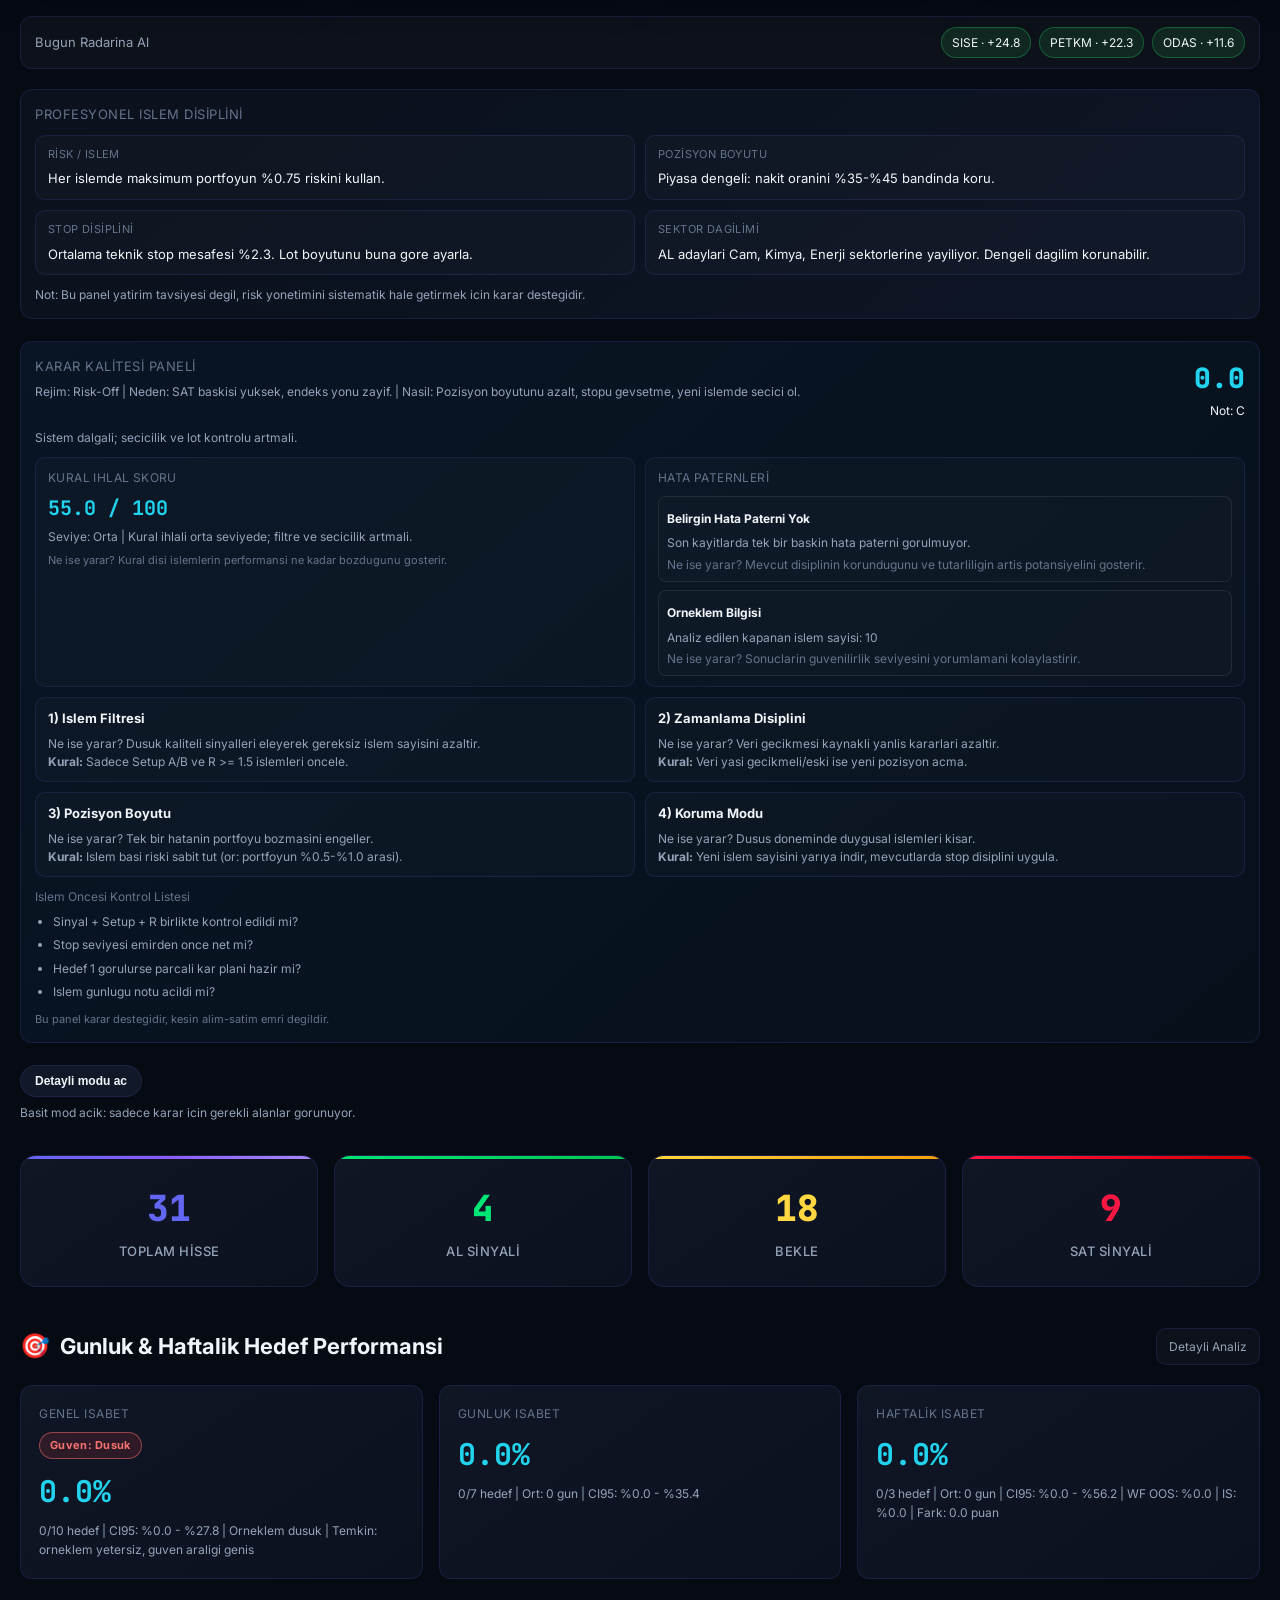
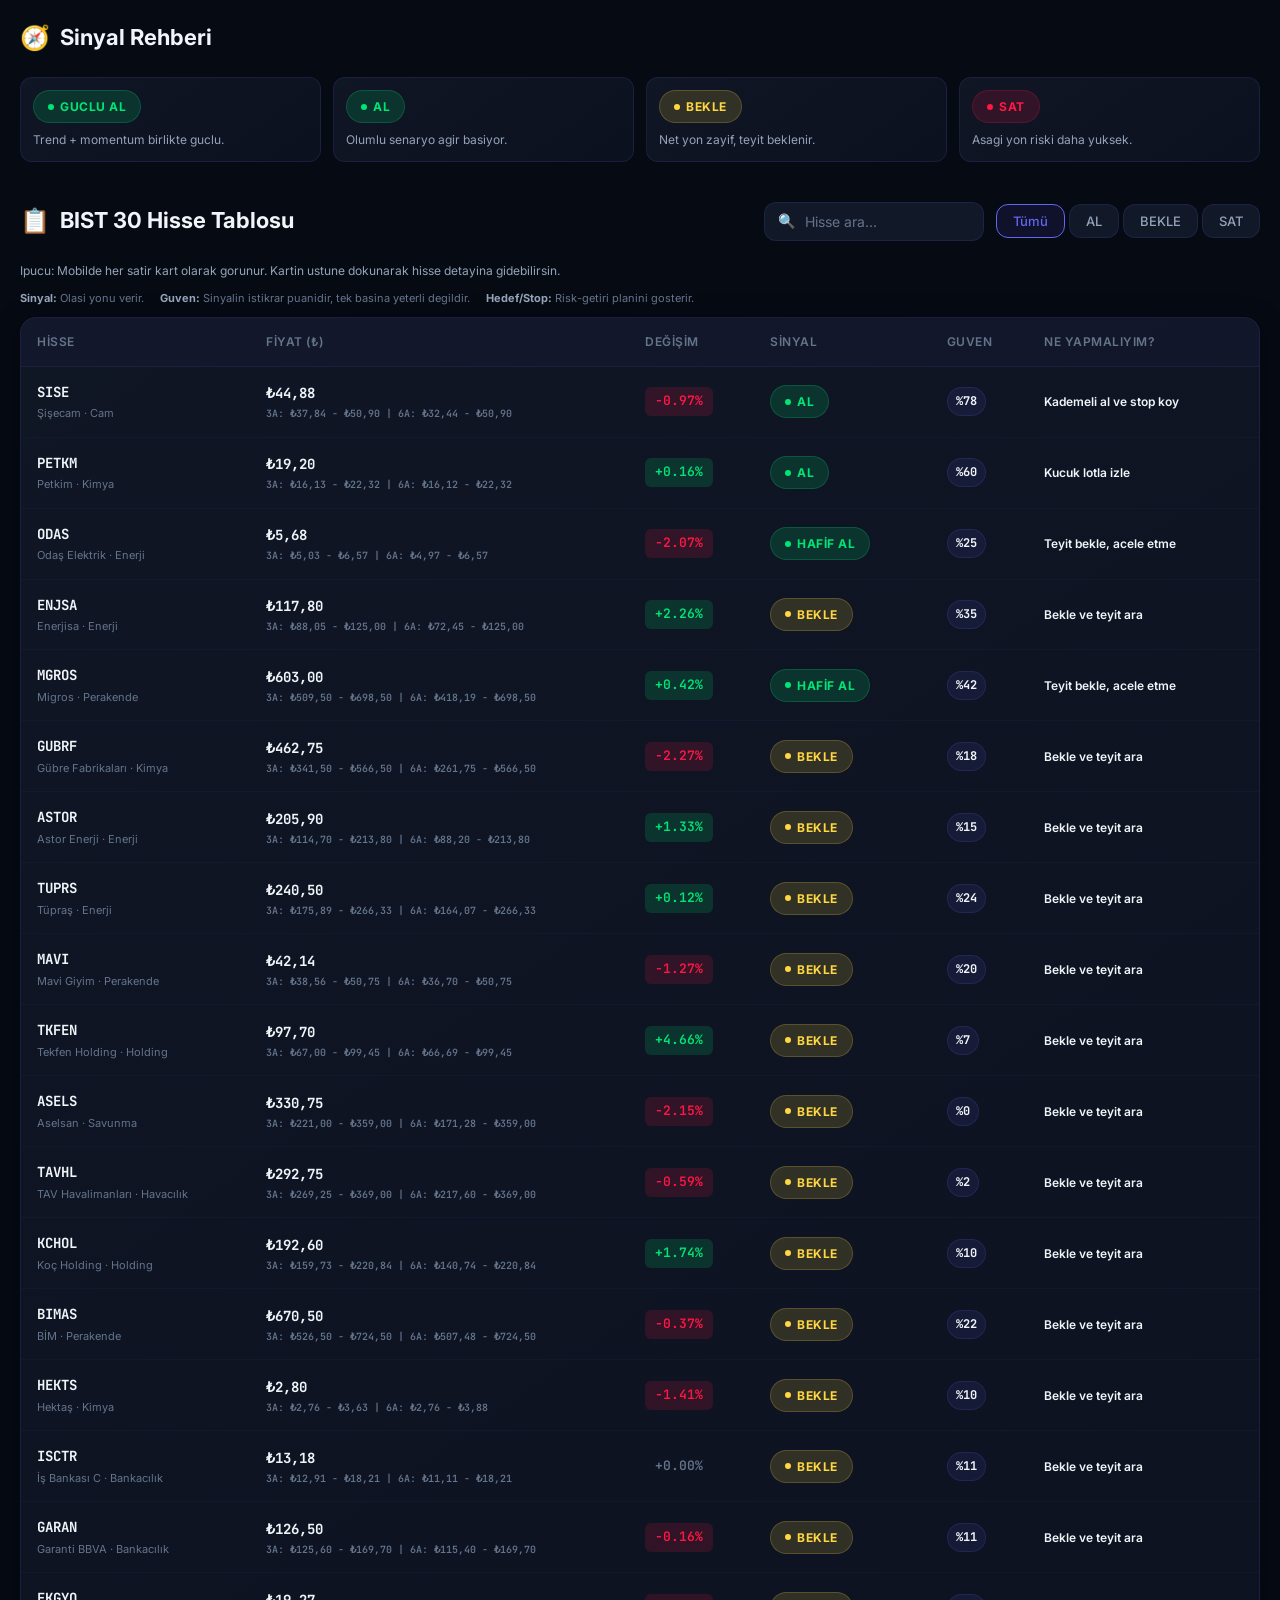
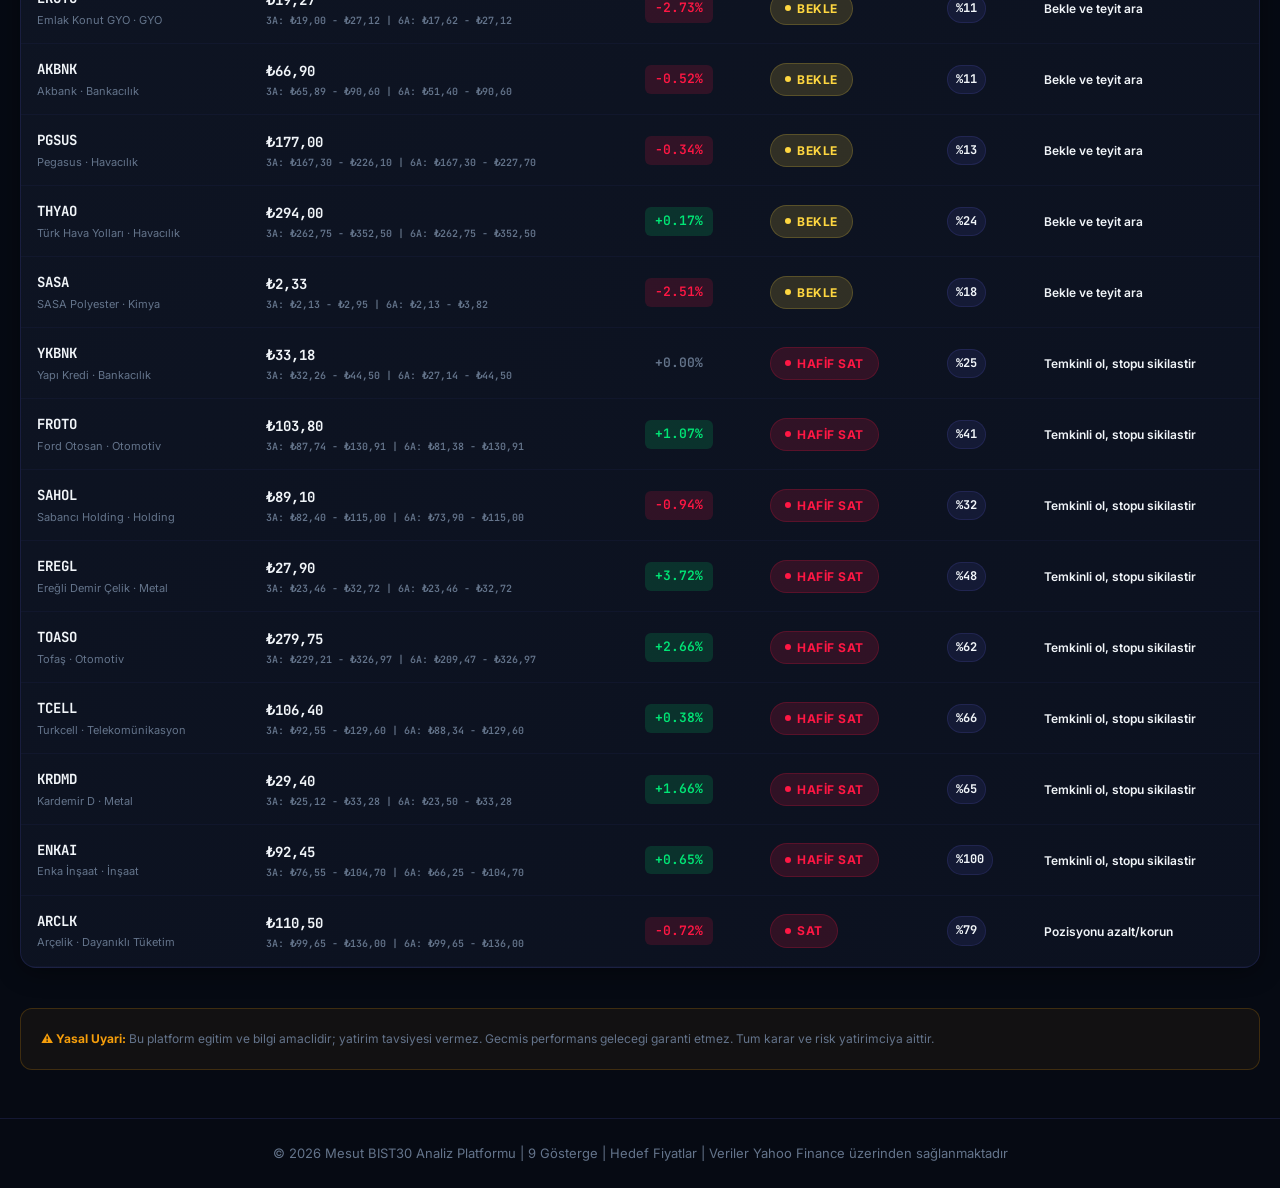
==== commit b15495cd: "Add reliability level badge to performance cards" ====
--- a/site/index.html
+++ b/site/index.html
@@ -308,6 +308,7 @@
         <div class="performance-grid" id="performanceGrid">
             <div class="performance-card">
                 <div class="performance-label">Genel Isabet</div>
+                <div class="performance-badge" id="reliabilityBadge">Guven: --</div>
                 <div class="performance-value" id="overallHitRate">--%</div>
                 <div class="performance-meta" id="overallHitCount">--/-- hedef</div>
             </div>
--- a/site/css/style.css
+++ b/site/css/style.css
@@ -2593,6 +2593,42 @@
     color: var(--accent-cyan);
 }
 
+.performance-badge {
+    display: inline-flex;
+    align-items: center;
+    font-size: 11px;
+    font-weight: 700;
+    letter-spacing: 0.3px;
+    border-radius: 999px;
+    padding: 4px 10px;
+    border: 1px solid var(--border-color);
+    margin: 2px 0 8px;
+}
+
+.performance-badge.is-high {
+    color: #34d399;
+    border-color: rgba(52, 211, 153, 0.5);
+    background: rgba(16, 185, 129, 0.12);
+}
+
+.performance-badge.is-medium {
+    color: #fbbf24;
+    border-color: rgba(251, 191, 36, 0.45);
+    background: rgba(245, 158, 11, 0.14);
+}
+
+.performance-badge.is-low {
+    color: #f87171;
+    border-color: rgba(248, 113, 113, 0.5);
+    background: rgba(239, 68, 68, 0.14);
+}
+
+.performance-badge.is-neutral {
+    color: var(--text-muted);
+    border-color: var(--border-color);
+    background: rgba(148, 163, 184, 0.08);
+}
+
 .performance-meta {
     font-size: 12px;
     color: var(--text-secondary);
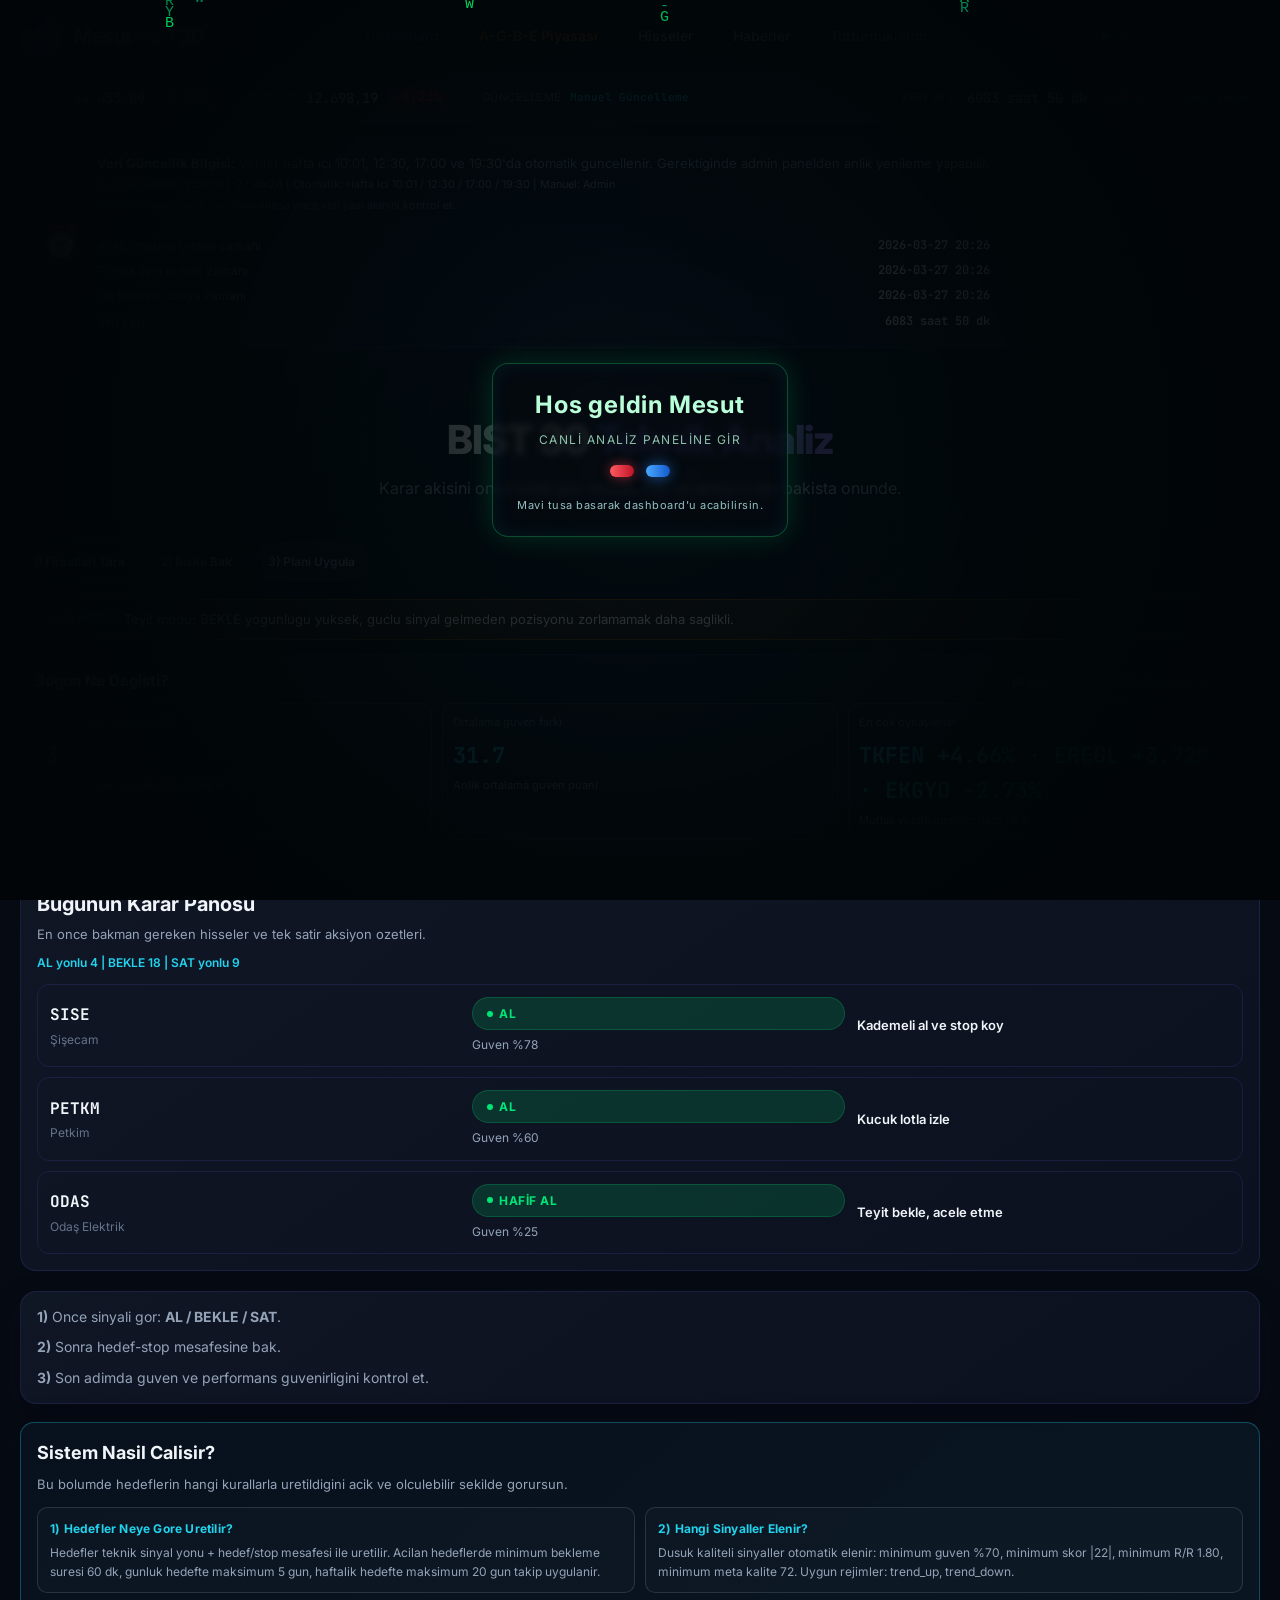
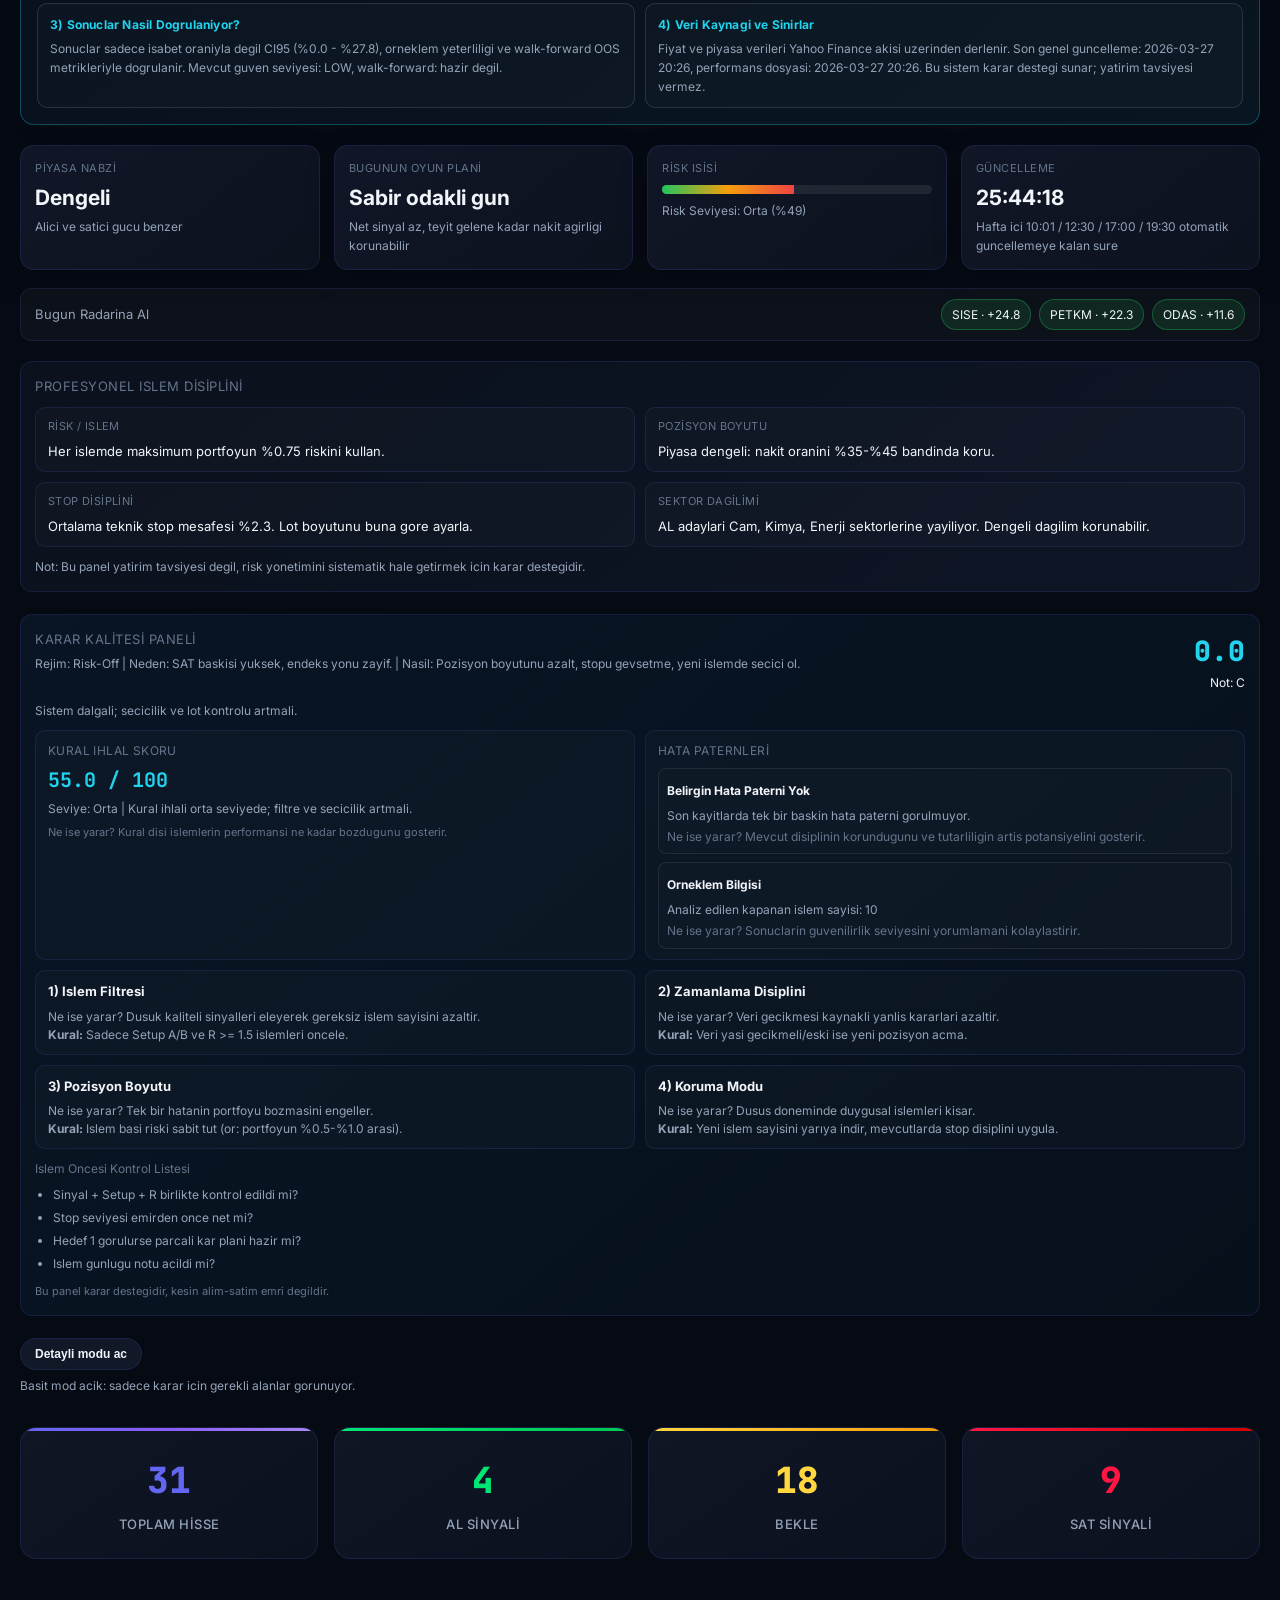
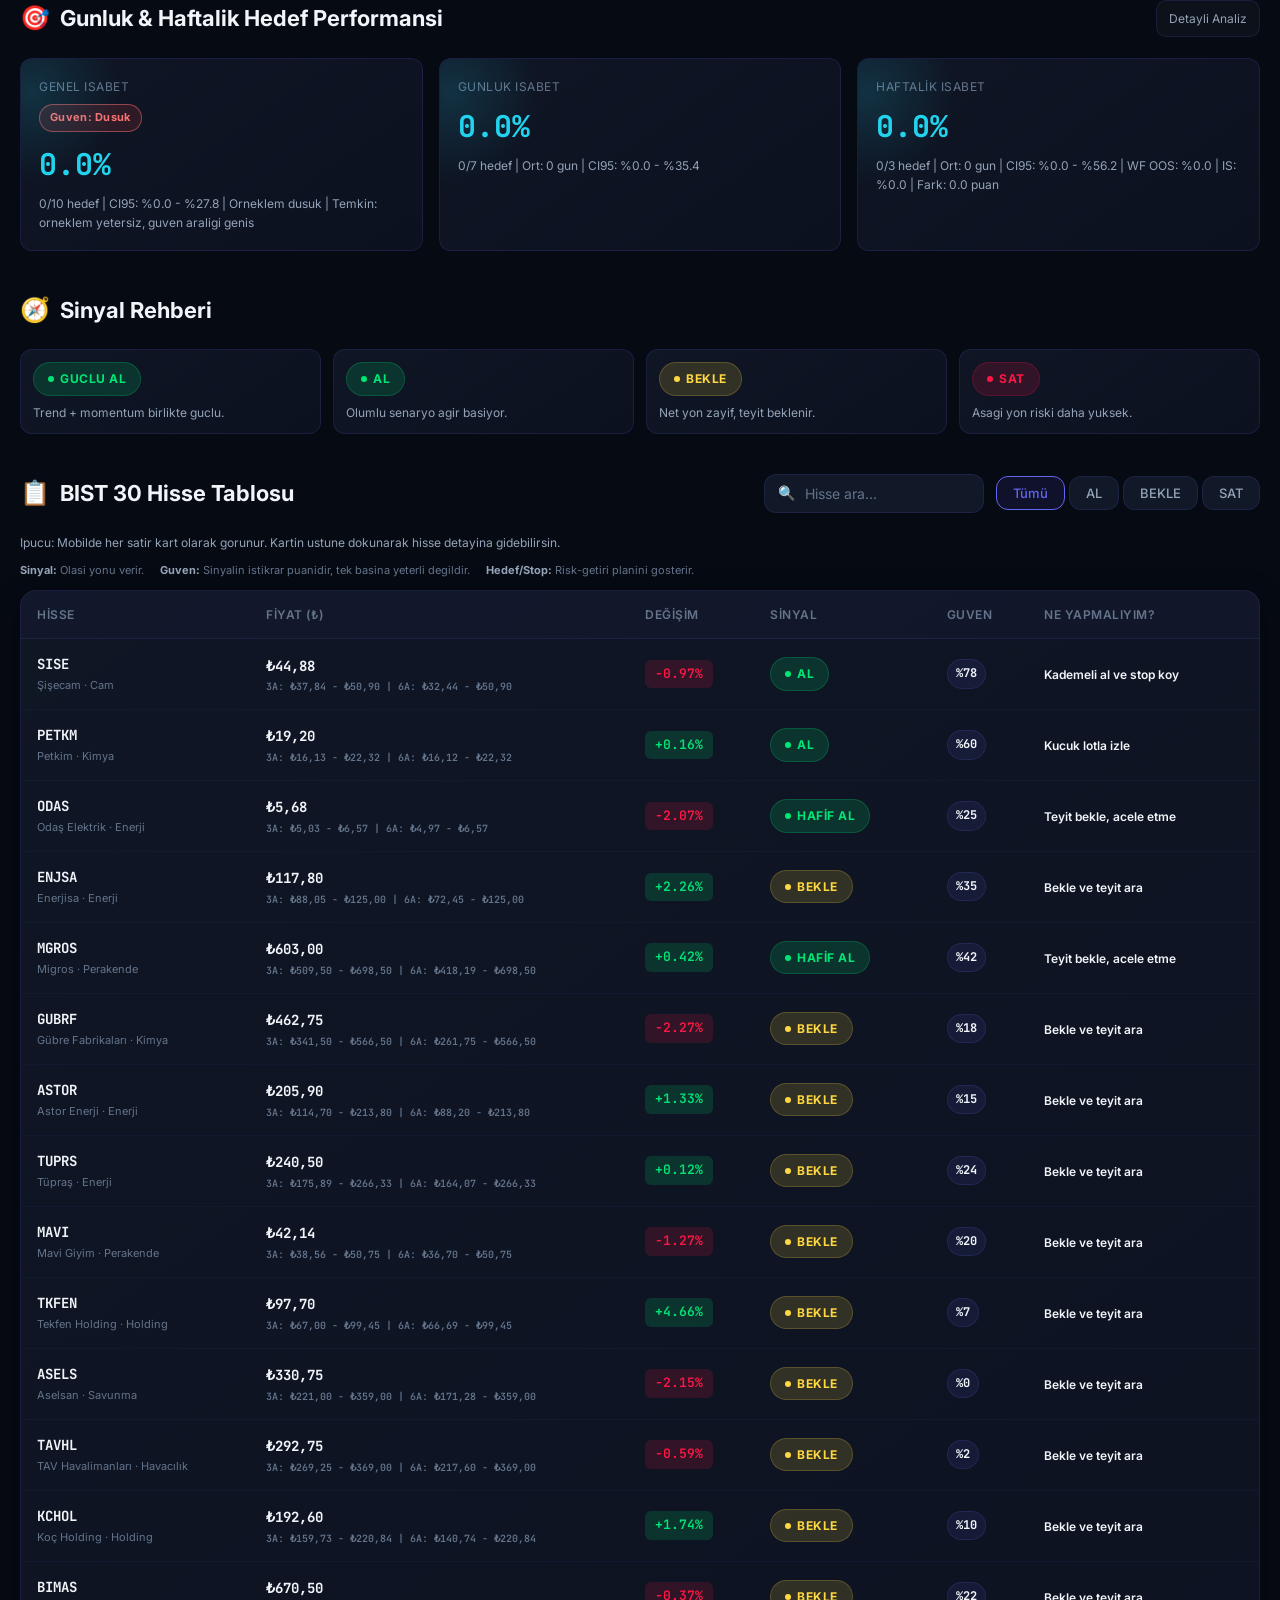
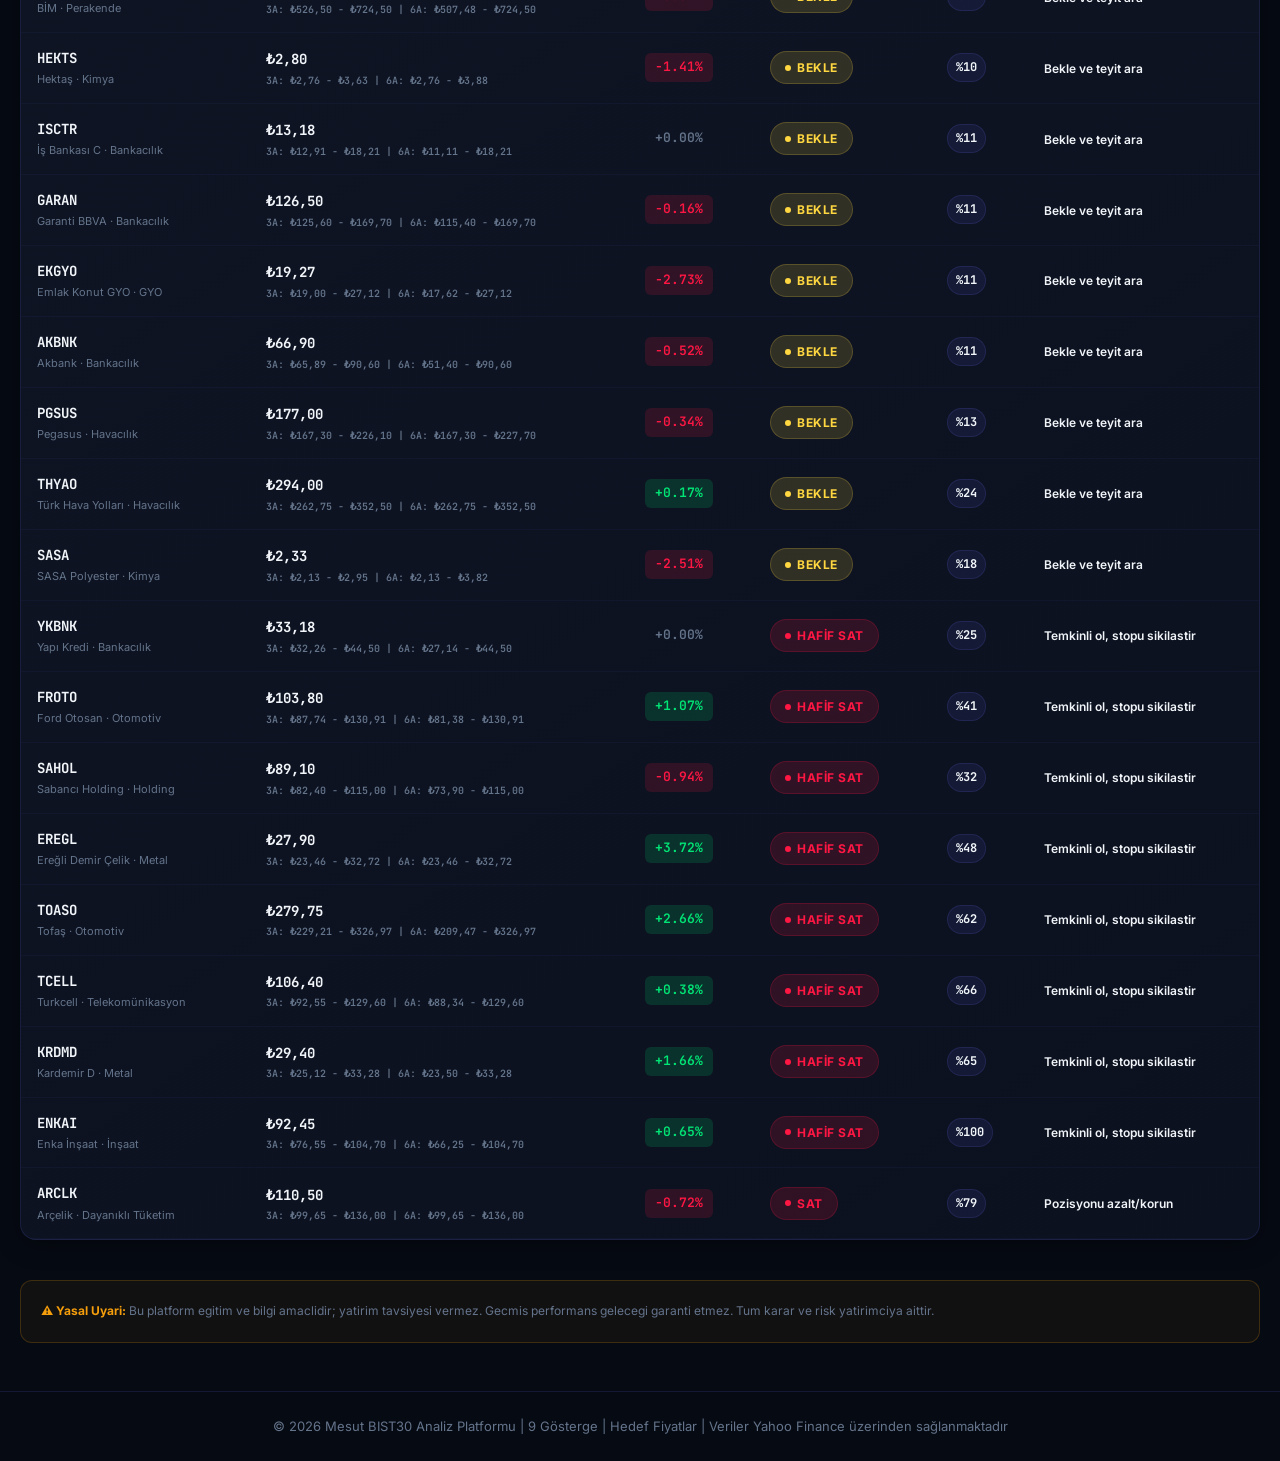
==== commit e8e2b2b2: "Add market mode band and daily change snapshot panel" ====
--- a/site/index.html
+++ b/site/index.html
@@ -122,6 +122,35 @@
             <div class="focus-step active">1) Firsatlari Tara</div>
             <div class="focus-step">2) Riske Bak</div>
             <div class="focus-step">3) Plani Uygula</div>
+        </div>
+
+        <div class="market-mode-band" id="marketModeBand">
+            <span class="market-mode-label">Piyasa Modu</span>
+            <span class="market-mode-text" id="marketModeText">Yukleniyor...</span>
+        </div>
+
+        <div class="today-change-panel" id="todayChangePanel">
+            <div class="today-change-head">
+                <h3>Bugun Ne Degisti?</h3>
+                <span id="todayChangeTime">Son snapshot karsilastirmasi hazirlaniyor...</span>
+            </div>
+            <div class="today-change-grid">
+                <div class="today-change-card">
+                    <div class="today-change-title">Net AL+SAT sinyali farki</div>
+                    <div class="today-change-value" id="todaySignalDelta">--</div>
+                    <div class="today-change-meta" id="todaySignalDeltaMeta">Hesaplaniyor...</div>
+                </div>
+                <div class="today-change-card">
+                    <div class="today-change-title">Ortalama guven farki</div>
+                    <div class="today-change-value" id="todayConfidenceDelta">--</div>
+                    <div class="today-change-meta" id="todayConfidenceDeltaMeta">Hesaplaniyor...</div>
+                </div>
+                <div class="today-change-card">
+                    <div class="today-change-title">En cok oynayanlar</div>
+                    <div class="today-change-value" id="todayTopMovers">--</div>
+                    <div class="today-change-meta">Mutlak yuzde degisim bazli ilk 3</div>
+                </div>
+            </div>
         </div>
 
         <div class="first-decision" id="firstDecision">
--- a/site/css/style.css
+++ b/site/css/style.css
@@ -560,6 +560,12 @@
     border-radius: var(--radius-lg);
     overflow: hidden;
     box-shadow: var(--shadow-card);
+    transition: transform 0.25s ease, box-shadow 0.25s ease, border-color 0.25s ease;
+}
+
+.stock-table-wrapper:hover {
+    border-color: rgba(34, 211, 238, 0.25);
+    box-shadow: 0 14px 34px rgba(6, 10, 20, 0.45);
 }
 
 .stock-table {
@@ -1565,6 +1571,7 @@
     letter-spacing: -1px;
     margin-bottom: 12px;
     line-height: 1.2;
+    text-shadow: 0 8px 26px rgba(2, 8, 14, 0.45);
 }
 
 .hero-desc {
@@ -2576,6 +2583,25 @@
     border: 1px solid var(--border-color);
     border-radius: var(--radius-md);
     padding: 18px;
+    position: relative;
+    overflow: hidden;
+    transition: transform 0.25s ease, border-color 0.25s ease, box-shadow 0.25s ease;
+}
+
+.performance-card::before {
+    content: '';
+    position: absolute;
+    inset: -30% auto auto -20%;
+    width: 180px;
+    height: 180px;
+    background: radial-gradient(circle, rgba(34, 211, 238, 0.15), transparent 70%);
+    pointer-events: none;
+}
+
+.performance-card:hover {
+    transform: translateY(-2px);
+    border-color: rgba(34, 211, 238, 0.3);
+    box-shadow: 0 14px 34px rgba(6, 10, 20, 0.4);
 }
 
 .performance-label {
@@ -2822,11 +2848,117 @@
     margin: 0 0 18px;
     display: grid;
     gap: 8px;
+    box-shadow: 0 8px 26px rgba(8, 12, 24, 0.32);
 }
 
 .quick-guide-item {
     color: var(--text-secondary);
     font-size: 14px;
+}
+
+.market-mode-band {
+    margin: 0 0 14px;
+    border: 1px solid var(--border-color);
+    border-radius: 12px;
+    padding: 10px 12px;
+    display: flex;
+    gap: 10px;
+    align-items: center;
+    background: rgba(15, 23, 34, 0.88);
+}
+
+.market-mode-label {
+    font-size: 11px;
+    text-transform: uppercase;
+    letter-spacing: 0.4px;
+    color: var(--text-muted);
+    font-weight: 700;
+    white-space: nowrap;
+}
+
+.market-mode-text {
+    font-size: 13px;
+    color: var(--text-primary);
+    line-height: 1.5;
+}
+
+.market-mode-band.is-bull {
+    border-color: rgba(0, 230, 118, 0.35);
+    background: linear-gradient(90deg, rgba(0, 230, 118, 0.12), rgba(8, 20, 26, 0.95));
+}
+
+.market-mode-band.is-bear {
+    border-color: rgba(255, 23, 68, 0.35);
+    background: linear-gradient(90deg, rgba(255, 23, 68, 0.12), rgba(24, 10, 16, 0.95));
+}
+
+.market-mode-band.is-caution {
+    border-color: rgba(245, 158, 11, 0.35);
+    background: linear-gradient(90deg, rgba(245, 158, 11, 0.14), rgba(24, 18, 10, 0.95));
+}
+
+.market-mode-band.is-neutral {
+    border-color: rgba(34, 211, 238, 0.32);
+    background: linear-gradient(90deg, rgba(34, 211, 238, 0.11), rgba(8, 18, 30, 0.95));
+}
+
+.today-change-panel {
+    margin: 0 0 16px;
+    border: 1px solid var(--border-color);
+    border-radius: 12px;
+    background: var(--gradient-card);
+    padding: 14px;
+}
+
+.today-change-head {
+    display: flex;
+    align-items: baseline;
+    justify-content: space-between;
+    gap: 10px;
+    margin-bottom: 10px;
+}
+
+.today-change-head h3 {
+    font-size: 15px;
+    color: var(--text-primary);
+}
+
+.today-change-head span {
+    font-size: 11px;
+    color: var(--text-muted);
+}
+
+.today-change-grid {
+    display: grid;
+    grid-template-columns: repeat(3, minmax(170px, 1fr));
+    gap: 10px;
+}
+
+.today-change-card {
+    border: 1px solid rgba(148, 163, 184, 0.22);
+    border-radius: 10px;
+    background: rgba(255, 255, 255, 0.02);
+    padding: 10px;
+}
+
+.today-change-title {
+    font-size: 11px;
+    color: var(--text-muted);
+    margin-bottom: 6px;
+}
+
+.today-change-value {
+    font-size: 22px;
+    font-family: 'JetBrains Mono', monospace;
+    color: var(--accent-cyan);
+    font-weight: 700;
+    margin-bottom: 5px;
+}
+
+.today-change-meta {
+    font-size: 11px;
+    color: var(--text-secondary);
+    line-height: 1.45;
 }
 
 .transparency-panel {
@@ -2836,6 +2968,13 @@
     border-radius: 14px;
     background: linear-gradient(140deg, rgba(8, 18, 30, 0.94), rgba(10, 24, 36, 0.88));
     box-shadow: 0 10px 34px rgba(5, 12, 22, 0.42);
+    transition: transform 0.25s ease, box-shadow 0.25s ease, border-color 0.25s ease;
+}
+
+.transparency-panel:hover {
+    transform: translateY(-2px);
+    border-color: rgba(34, 211, 238, 0.45);
+    box-shadow: 0 16px 40px rgba(4, 12, 24, 0.5);
 }
 
 .transparency-head h2 {
@@ -2862,6 +3001,12 @@
     border-radius: 10px;
     background: rgba(255, 255, 255, 0.02);
     padding: 11px 12px;
+    transition: border-color 0.25s ease, background 0.25s ease;
+}
+
+.transparency-card:hover {
+    border-color: rgba(34, 211, 238, 0.35);
+    background: rgba(34, 211, 238, 0.06);
 }
 
 .transparency-title {
@@ -3502,6 +3647,40 @@
 
 
 @media (max-width: 768px) {
+    .container {
+        padding: 0 14px;
+    }
+
+    .section-header {
+        margin: 28px 0 14px;
+    }
+
+    .quick-guide,
+    .transparency-panel,
+    .performance-card {
+        padding: 12px;
+    }
+
+    .hero-title {
+        font-size: 32px;
+        letter-spacing: -0.6px;
+    }
+
+    .market-mode-band {
+        flex-direction: column;
+        align-items: flex-start;
+    }
+
+    .today-change-head {
+        flex-direction: column;
+        align-items: flex-start;
+        margin-bottom: 8px;
+    }
+
+    .today-change-grid {
+        grid-template-columns: 1fr;
+    }
+
     .discipline-grid {
         grid-template-columns: 1fr;
     }
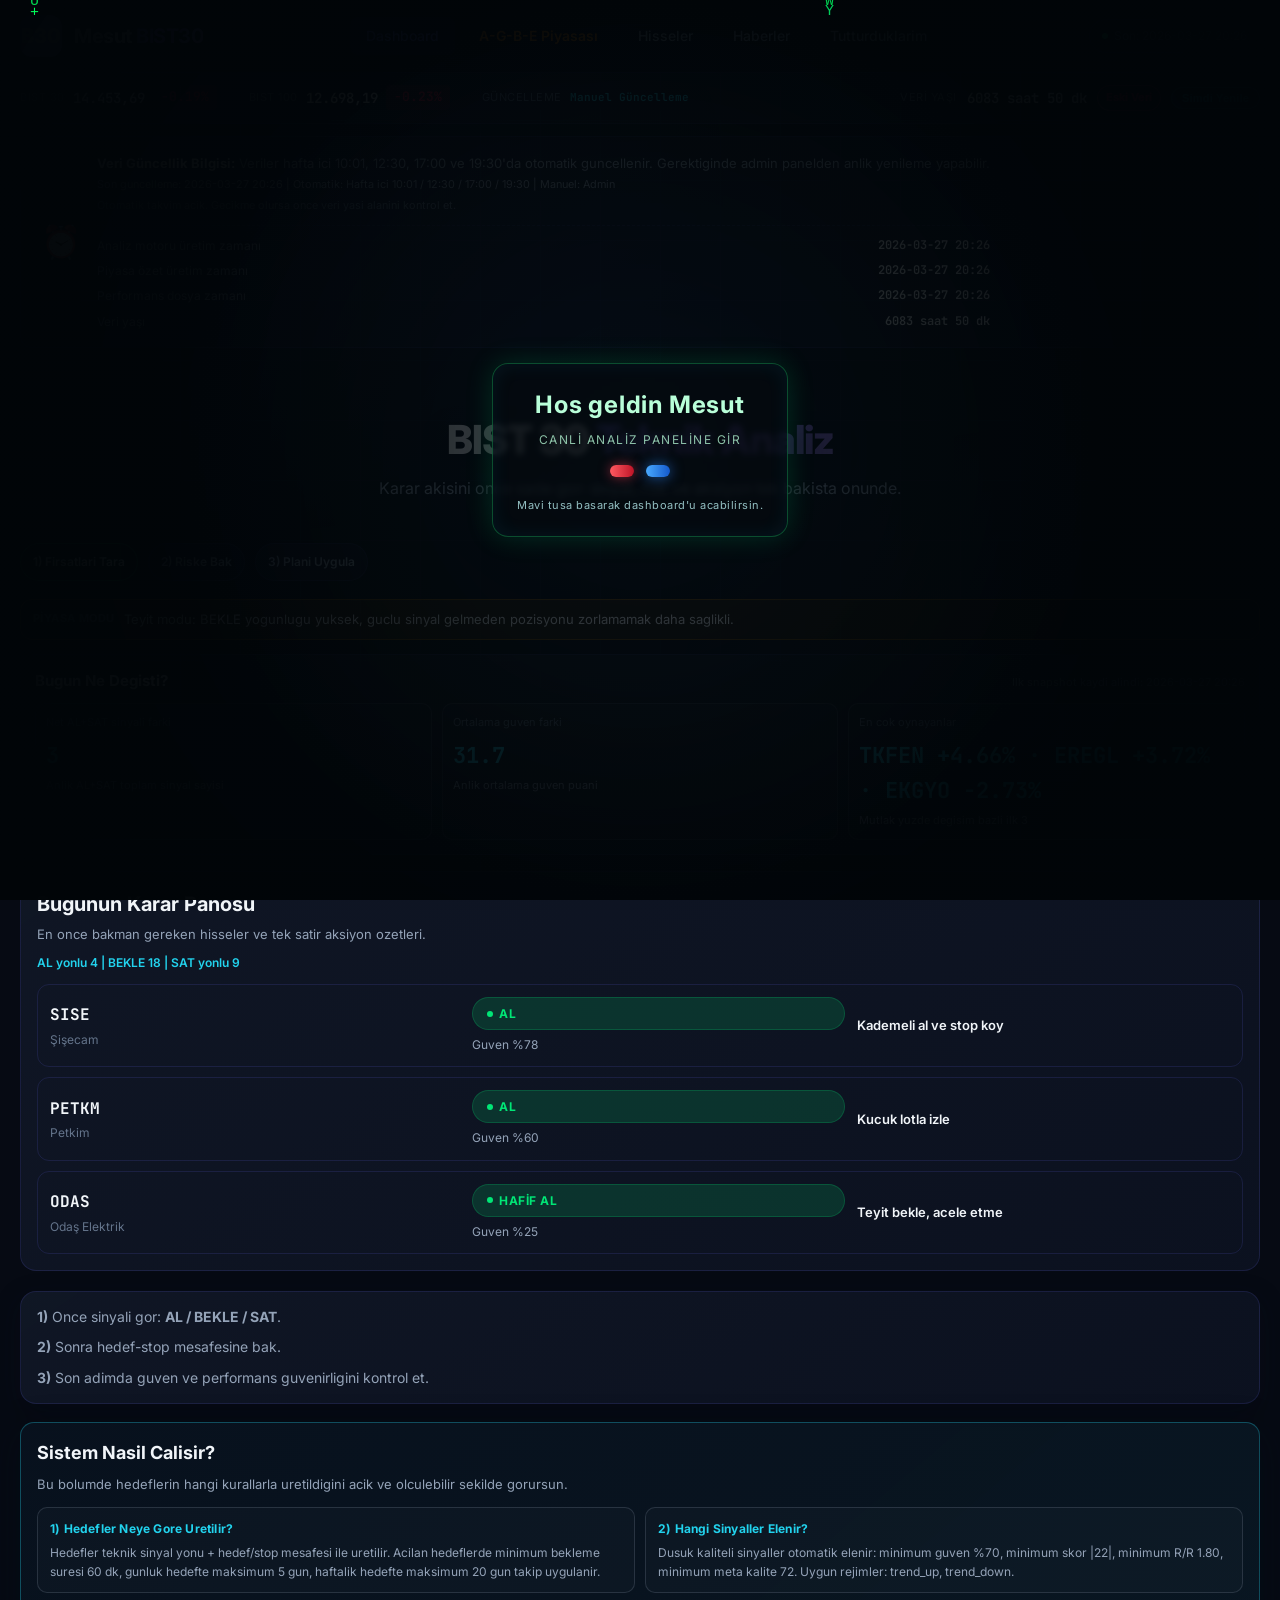
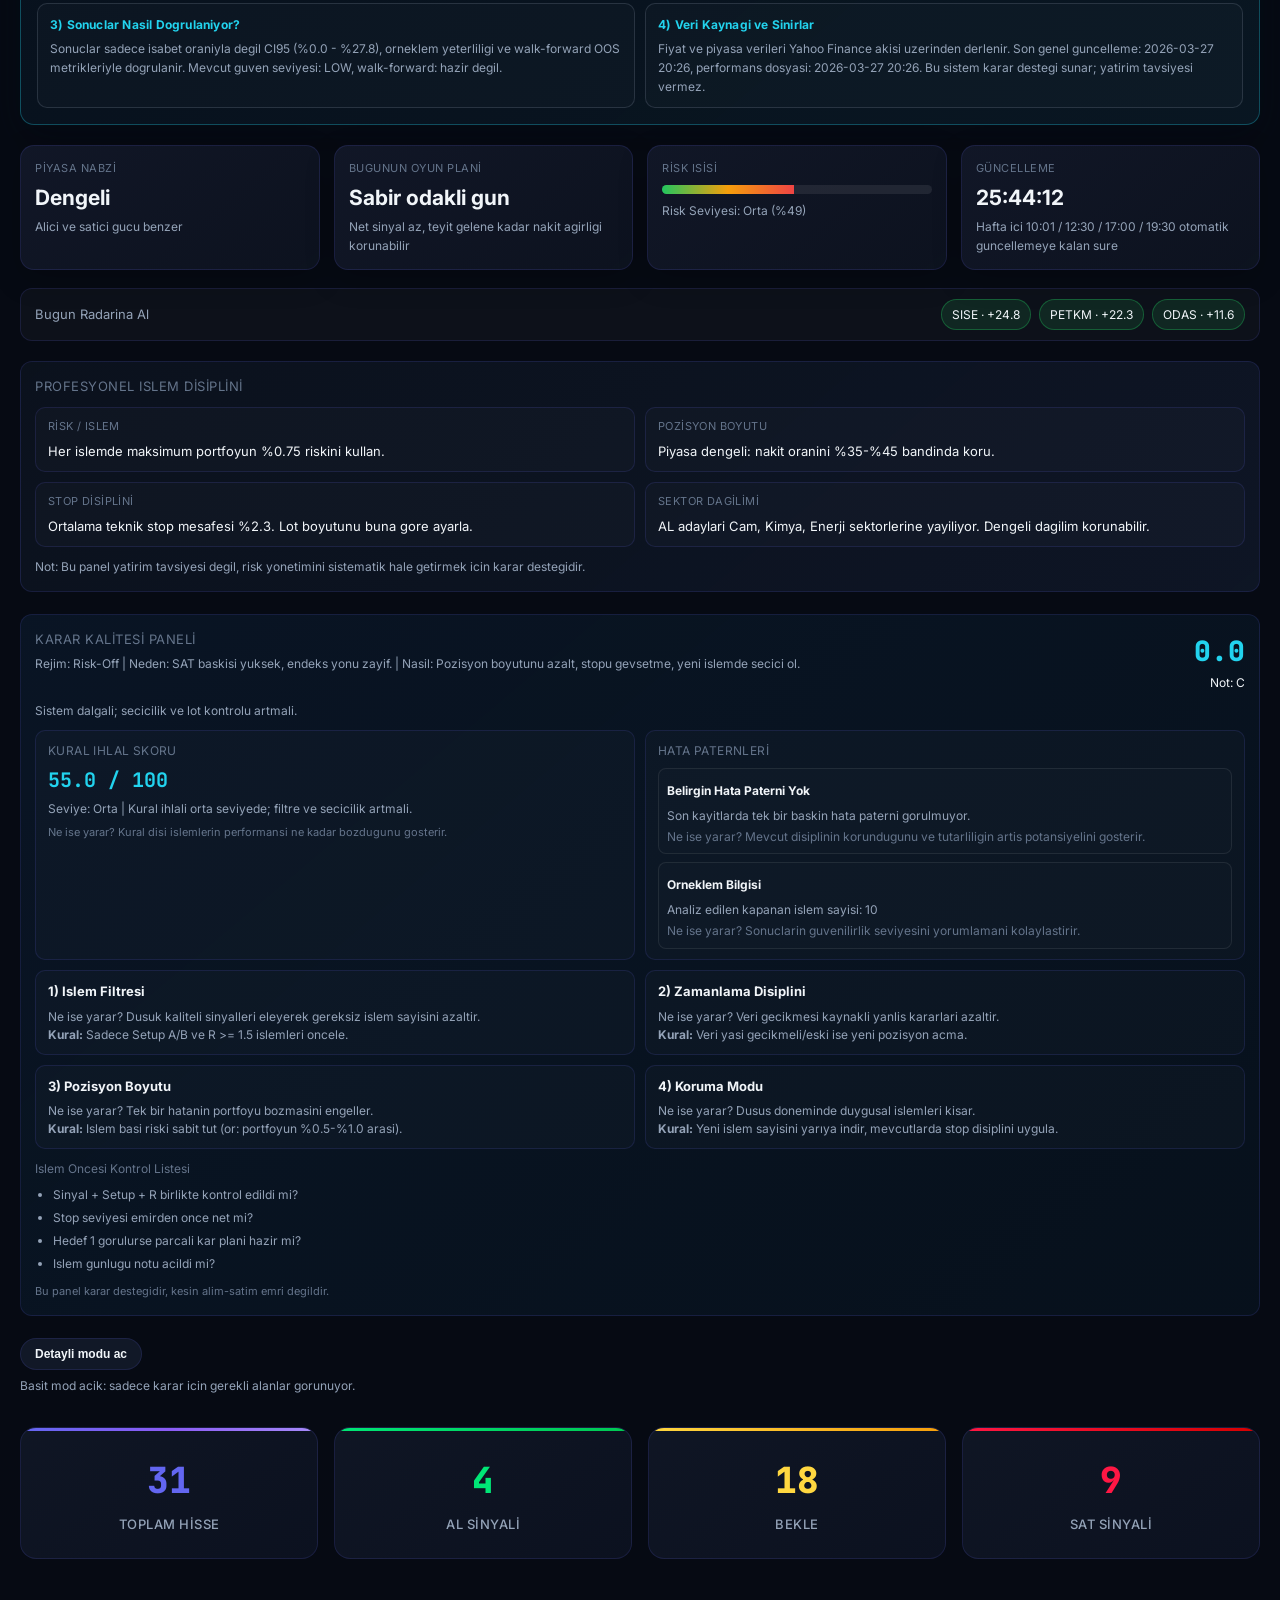
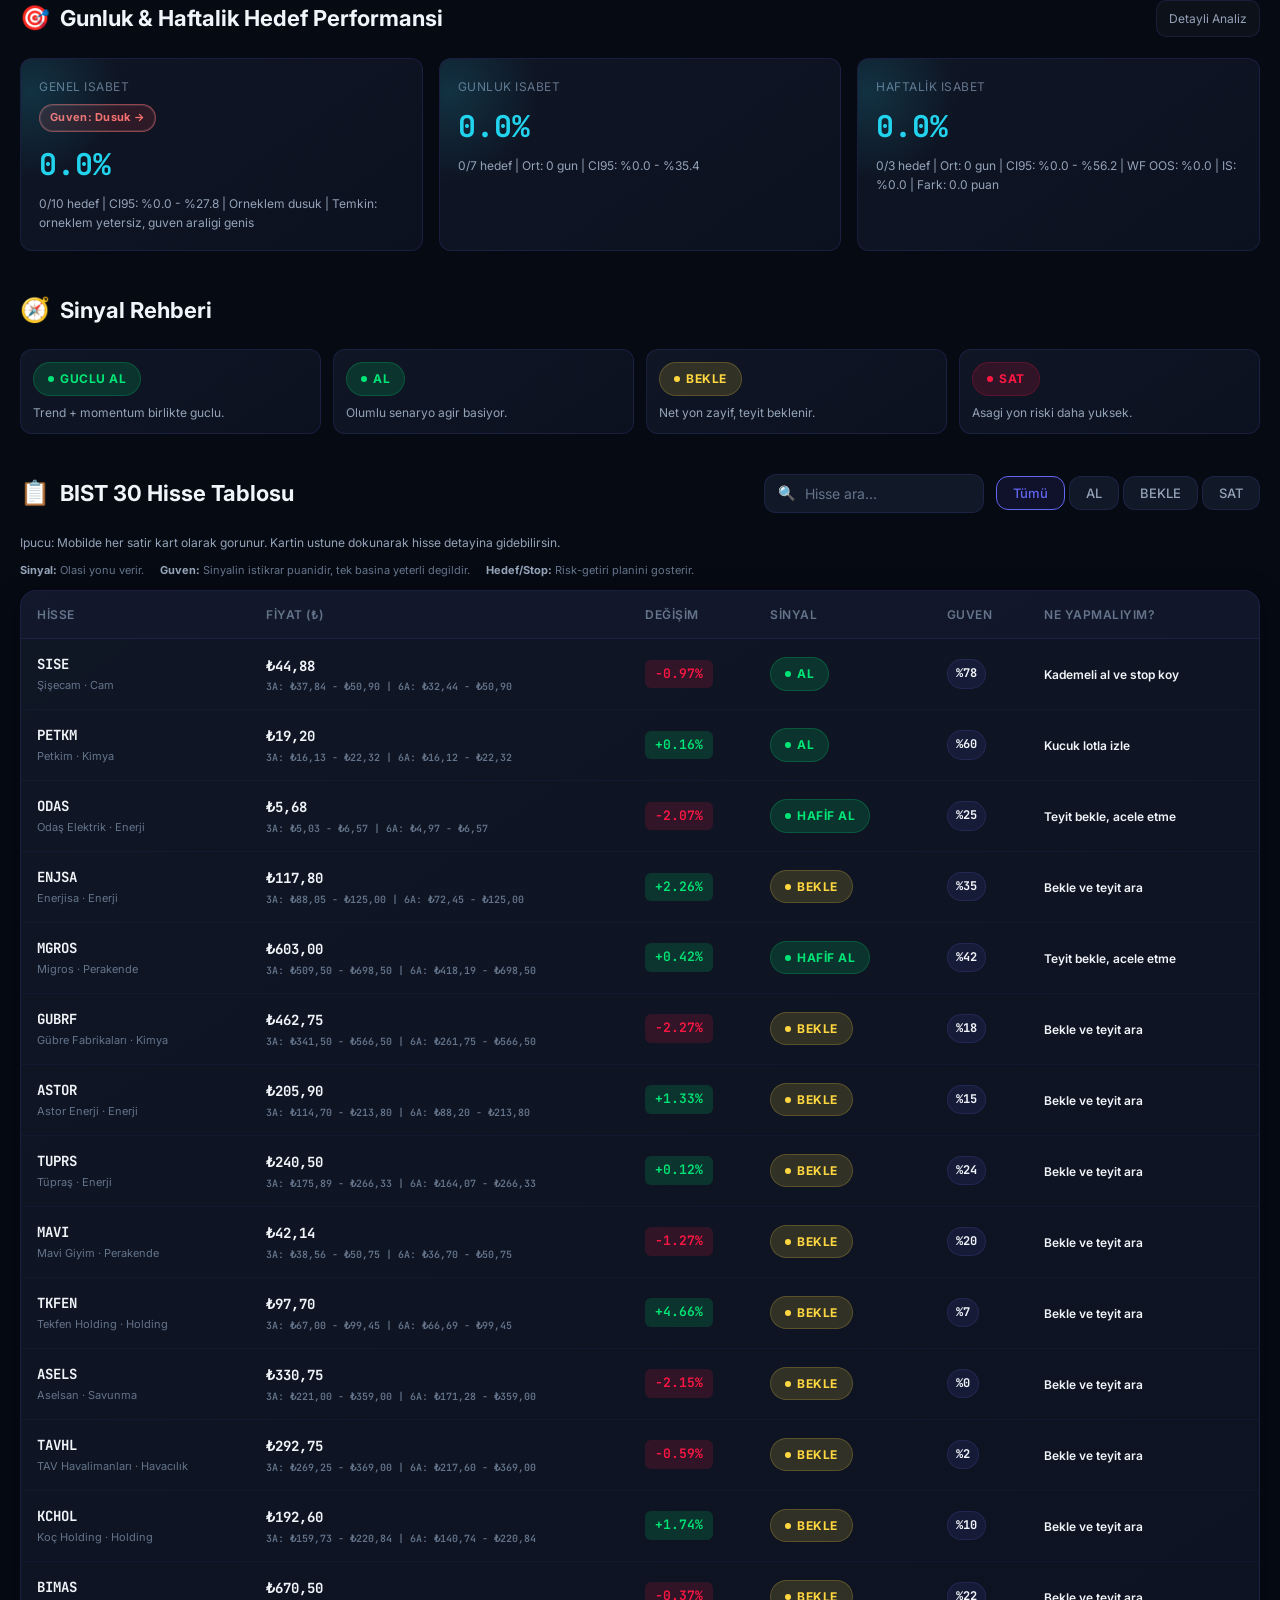
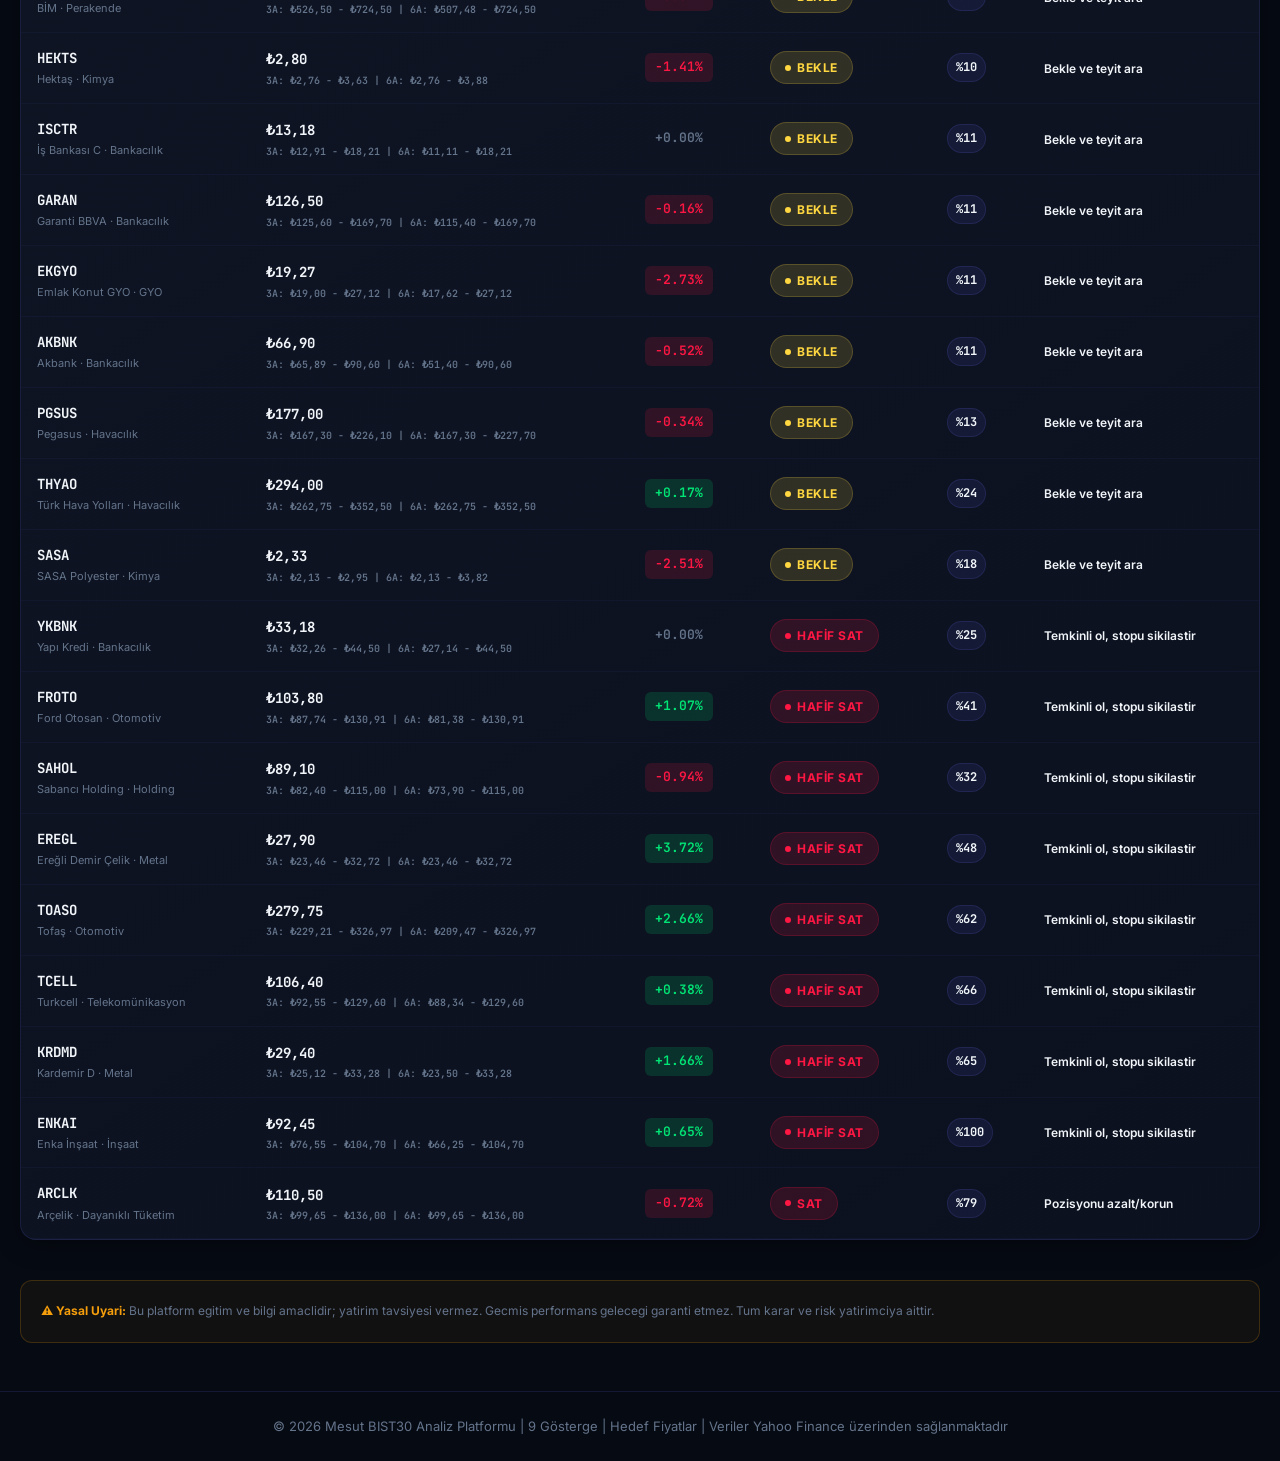
==== commit c3f43d5b: "Add reliability trend cues and mobile quick action filters" ====
--- a/site/index.html
+++ b/site/index.html
@@ -429,6 +429,14 @@
                     <button class="filter-tab" data-filter="sell">SAT</button>
                 </div>
             </div>
+        </div>
+
+        <div class="mobile-quick-actions" id="mobileQuickActions">
+            <button class="quick-action-btn active" data-quick="all" type="button">Tum Tablo</button>
+            <button class="quick-action-btn" data-quick="top" type="button">En Gucluler</button>
+            <button class="quick-action-btn" data-quick="risk" type="button">Yuksek Risk</button>
+            <button class="quick-action-btn" data-quick="buy" type="button">Sadece AL</button>
+            <button class="quick-action-btn" data-quick="sell" type="button">Sadece SAT</button>
         </div>
 
         <div class="mobile-table-hint">Ipucu: Mobilde her satir kart olarak gorunur. Kartin ustune dokunarak hisse detayina gidebilirsin.</div>
--- a/site/css/style.css
+++ b/site/css/style.css
@@ -2655,6 +2655,18 @@
     background: rgba(148, 163, 184, 0.08);
 }
 
+.performance-badge.trend-up {
+    box-shadow: 0 0 0 1px rgba(52, 211, 153, 0.22) inset;
+}
+
+.performance-badge.trend-down {
+    box-shadow: 0 0 0 1px rgba(248, 113, 113, 0.22) inset;
+}
+
+.performance-badge.trend-flat {
+    box-shadow: 0 0 0 1px rgba(148, 163, 184, 0.18) inset;
+}
+
 .performance-meta {
     font-size: 12px;
     color: var(--text-secondary);
@@ -3470,6 +3482,33 @@
 
 .table-metrics-guide strong {
     color: var(--text-secondary);
+}
+
+.mobile-quick-actions {
+    display: none;
+    gap: 8px;
+    overflow-x: auto;
+    padding: 4px 1px 2px;
+    margin: 8px 0 10px;
+    scrollbar-width: thin;
+}
+
+.quick-action-btn {
+    flex: 0 0 auto;
+    border: 1px solid rgba(148, 163, 184, 0.28);
+    background: rgba(15, 23, 34, 0.86);
+    color: var(--text-secondary);
+    border-radius: 999px;
+    padding: 7px 11px;
+    font-size: 11px;
+    font-weight: 700;
+    letter-spacing: 0.2px;
+}
+
+.quick-action-btn.active {
+    color: var(--text-primary);
+    border-color: rgba(34, 211, 238, 0.44);
+    background: linear-gradient(135deg, rgba(34, 211, 238, 0.2), rgba(59, 130, 246, 0.18));
 }
 
 .alarm-center {
@@ -4494,6 +4533,10 @@
 
 /* ── Mobile Quick Scan Tuning (Sonuc A/B + Global) ── */
 @media (max-width: 768px) {
+    .mobile-quick-actions {
+        display: flex;
+    }
+
     .perf-table tbody tr {
         padding: 12px;
         gap: 6px;
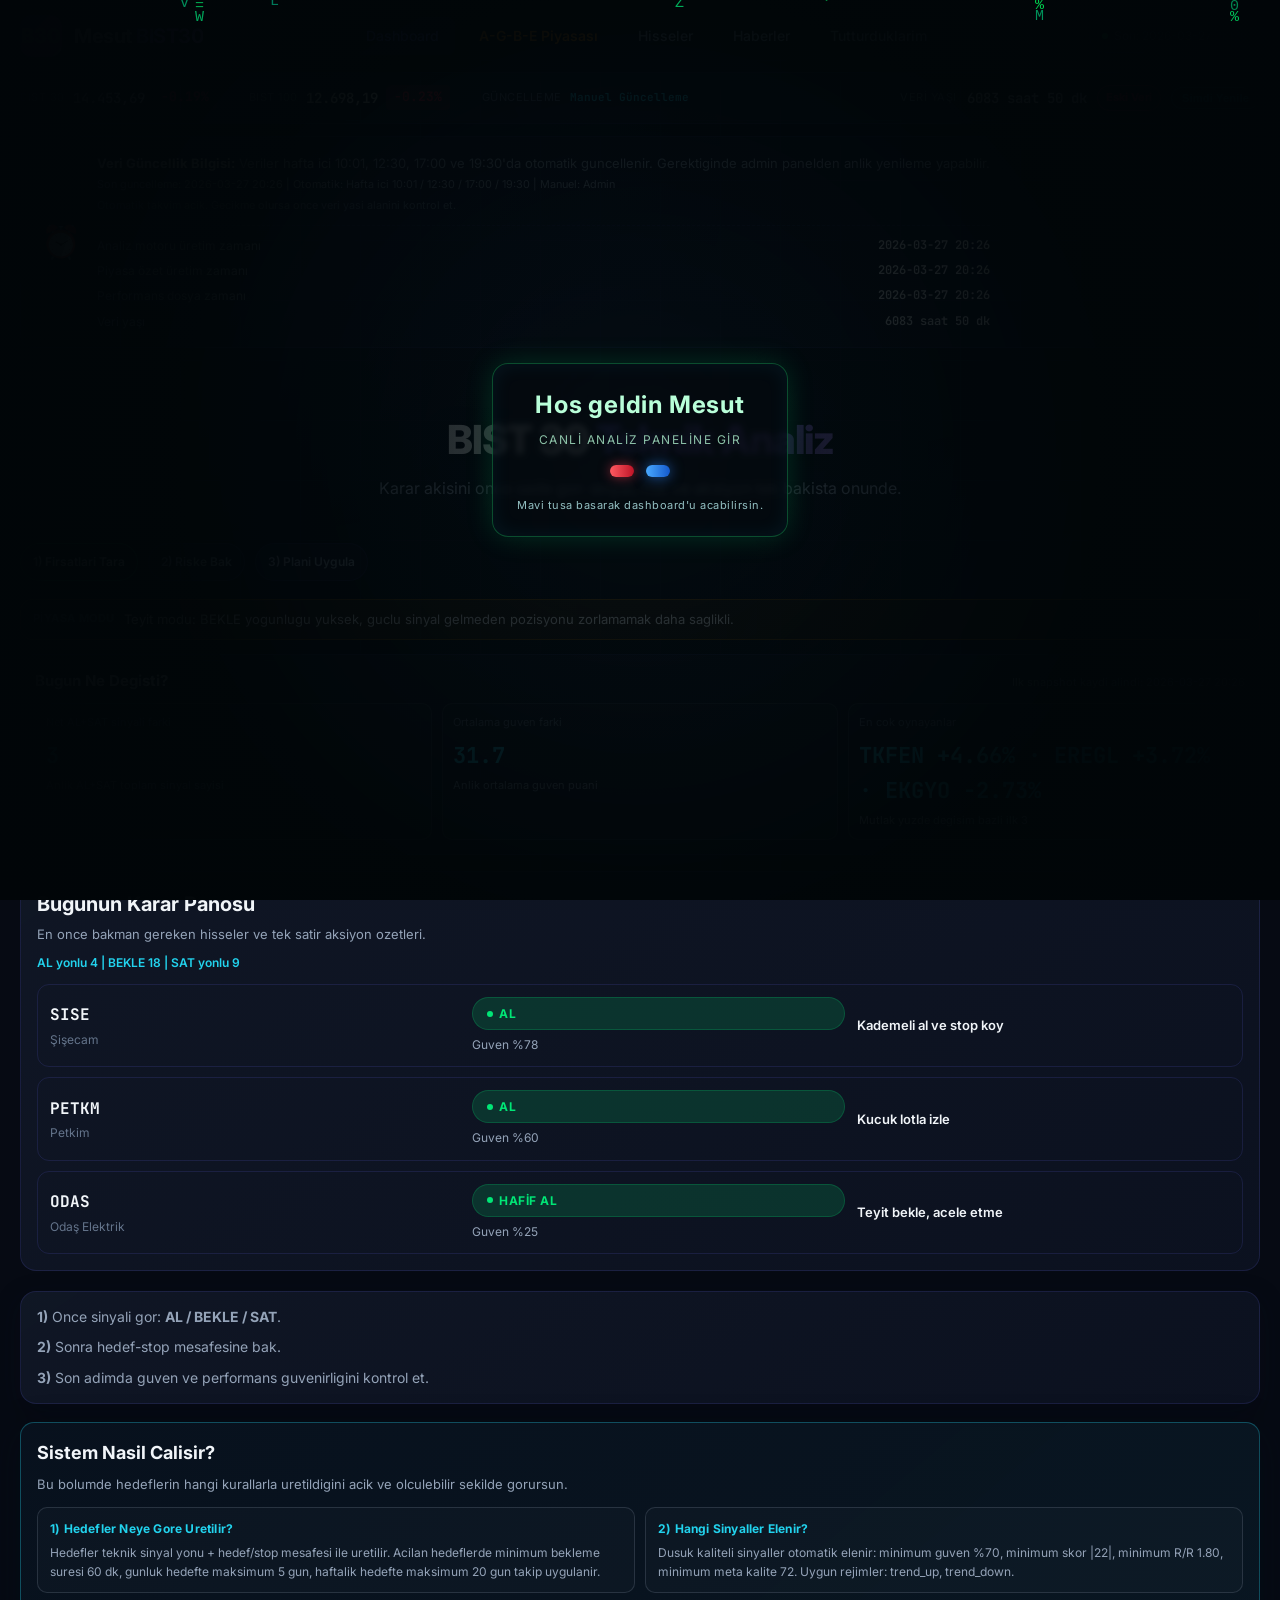
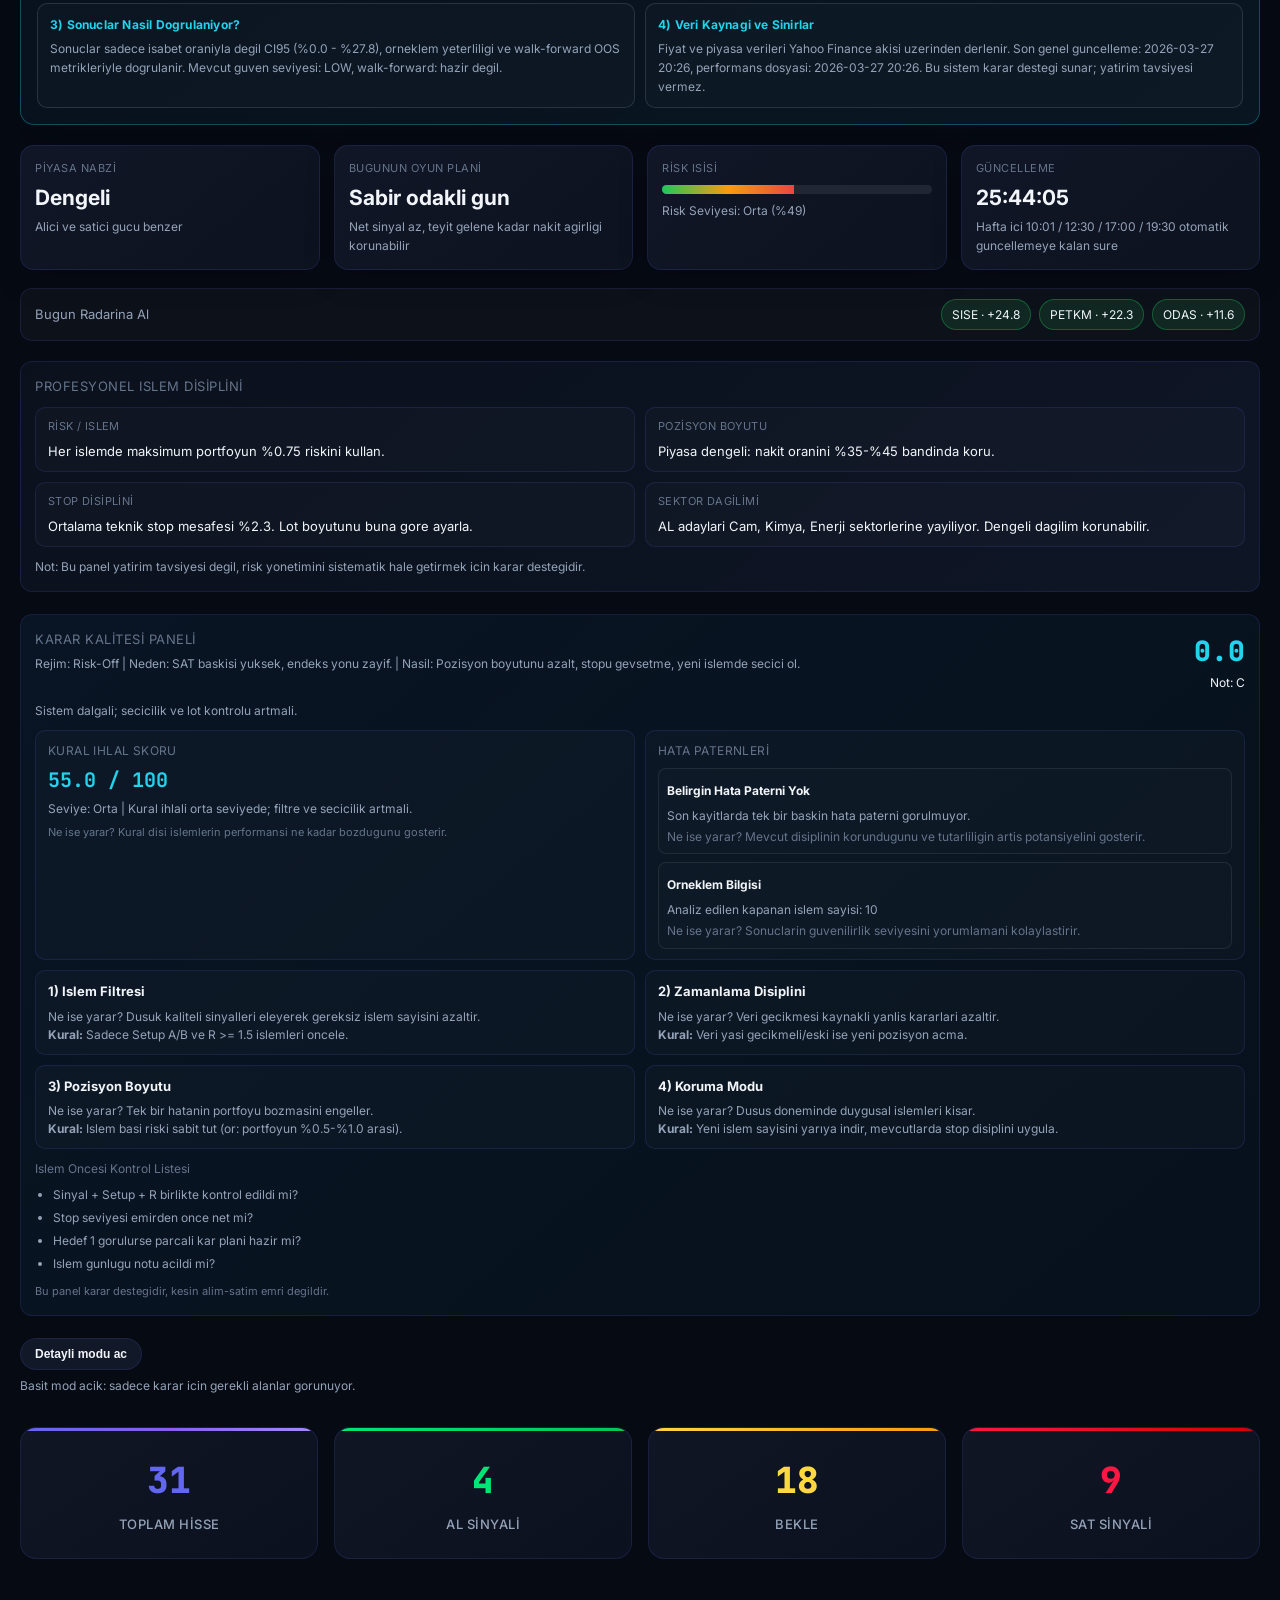
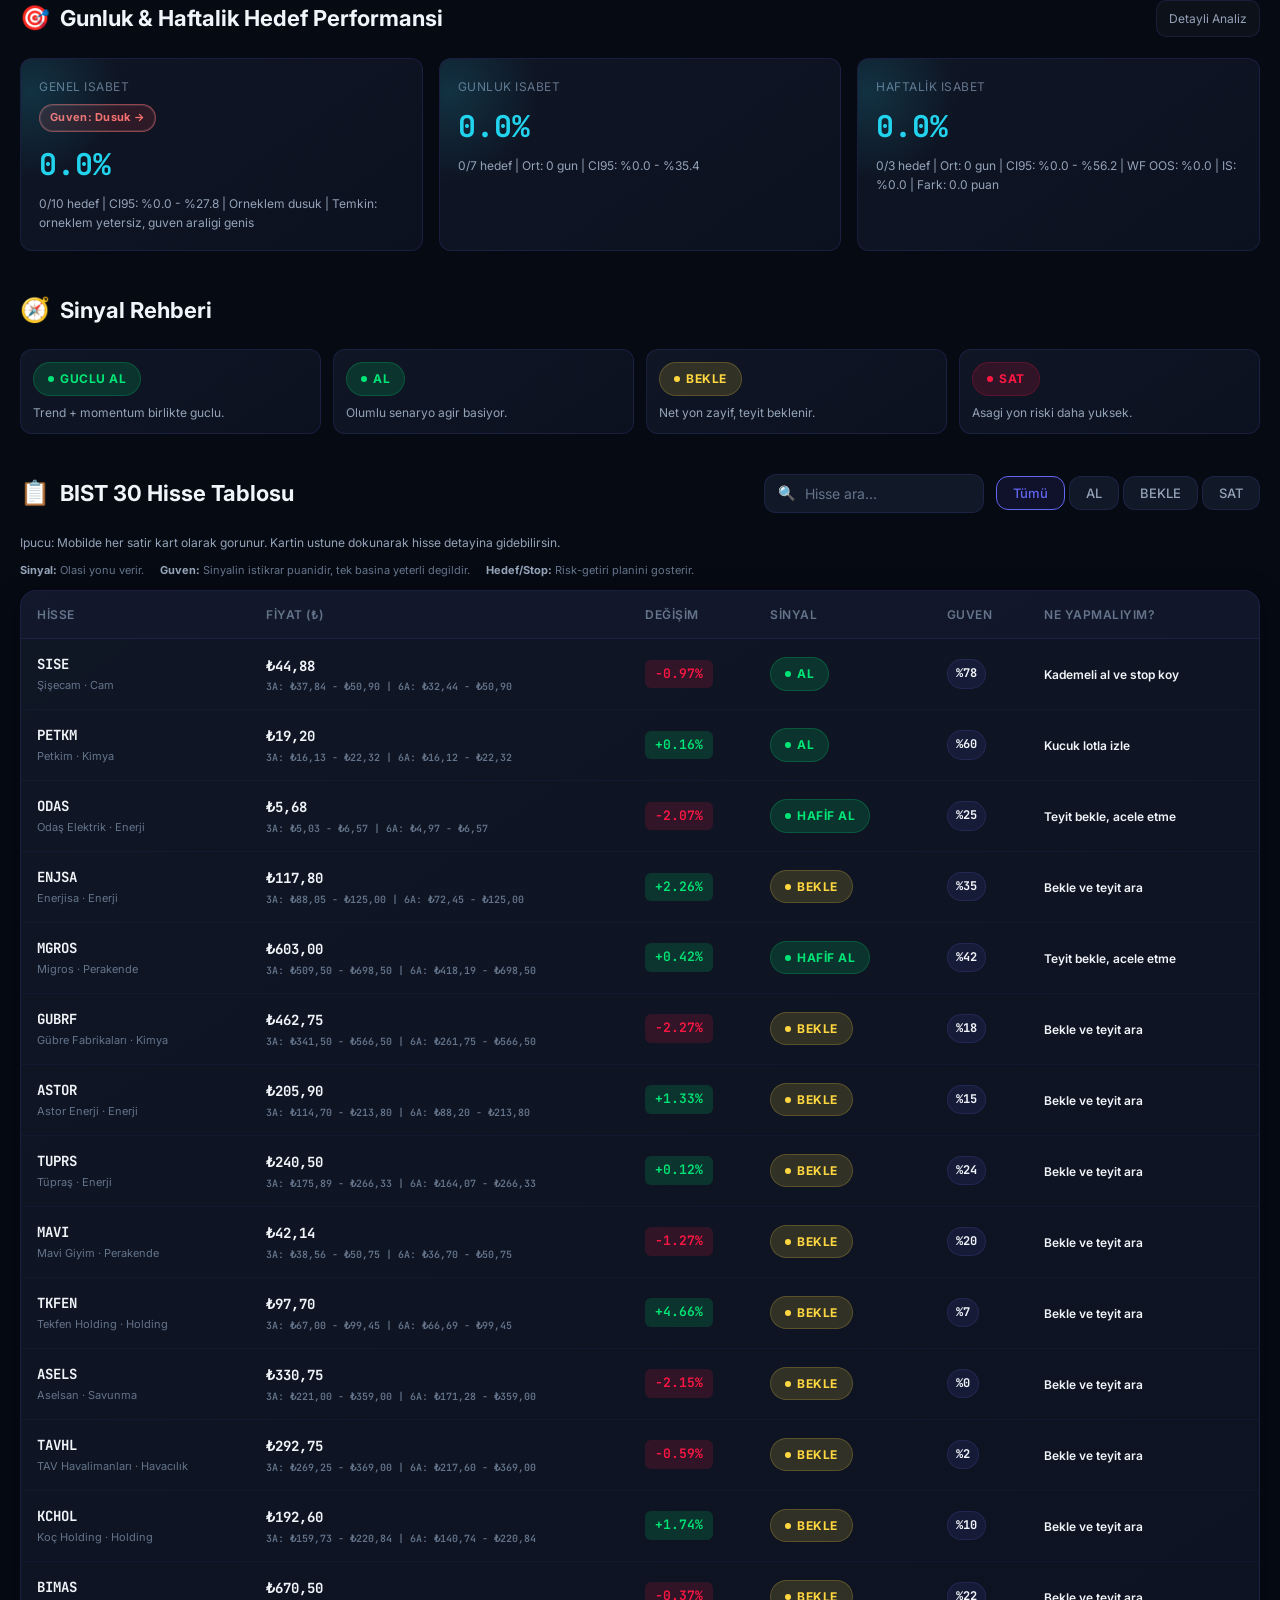
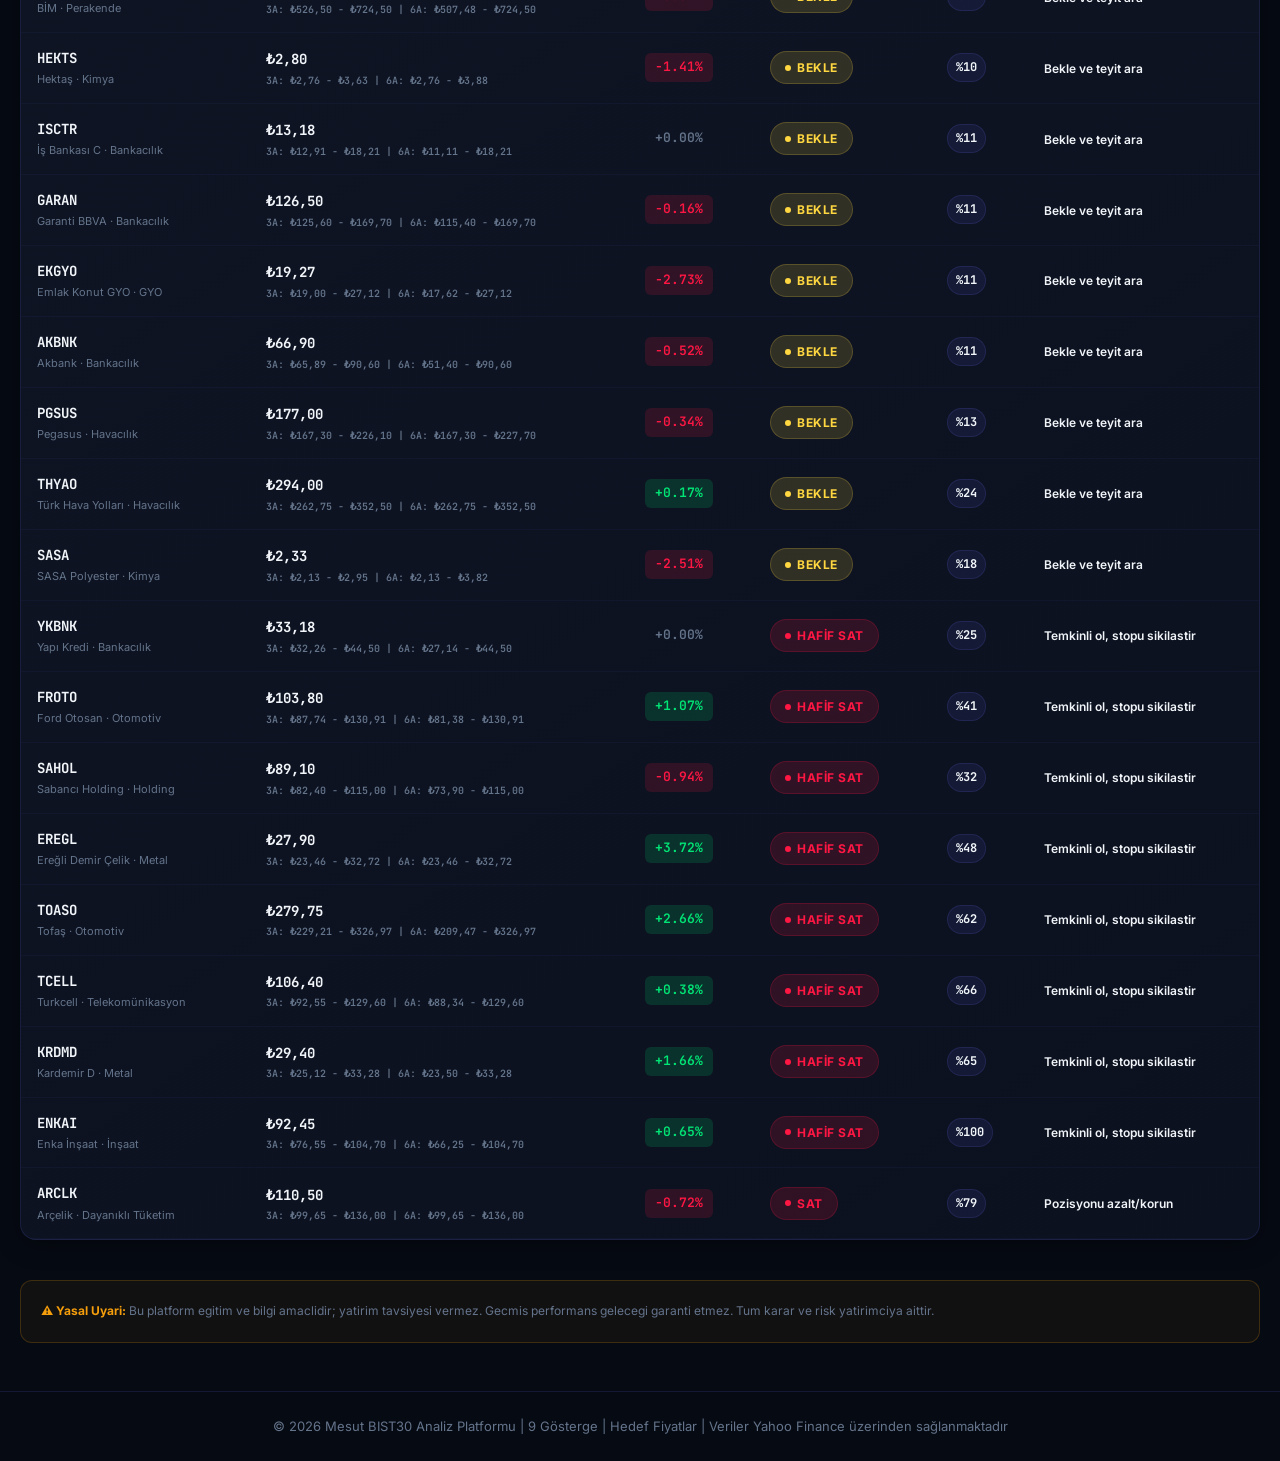
==== commit b77a180b: "Add icons to mobile quick action buttons" ====
--- a/site/index.html
+++ b/site/index.html
@@ -432,11 +432,11 @@
         </div>
 
         <div class="mobile-quick-actions" id="mobileQuickActions">
-            <button class="quick-action-btn active" data-quick="all" type="button">Tum Tablo</button>
-            <button class="quick-action-btn" data-quick="top" type="button">En Gucluler</button>
-            <button class="quick-action-btn" data-quick="risk" type="button">Yuksek Risk</button>
-            <button class="quick-action-btn" data-quick="buy" type="button">Sadece AL</button>
-            <button class="quick-action-btn" data-quick="sell" type="button">Sadece SAT</button>
+            <button class="quick-action-btn active" data-quick="all" type="button">📋 Tum Tablo</button>
+            <button class="quick-action-btn" data-quick="top" type="button">🚀 En Gucluler</button>
+            <button class="quick-action-btn" data-quick="risk" type="button">⚠️ Yuksek Risk</button>
+            <button class="quick-action-btn" data-quick="buy" type="button">🟢 Sadece AL</button>
+            <button class="quick-action-btn" data-quick="sell" type="button">🔴 Sadece SAT</button>
         </div>
 
         <div class="mobile-table-hint">Ipucu: Mobilde her satir kart olarak gorunur. Kartin ustune dokunarak hisse detayina gidebilirsin.</div>
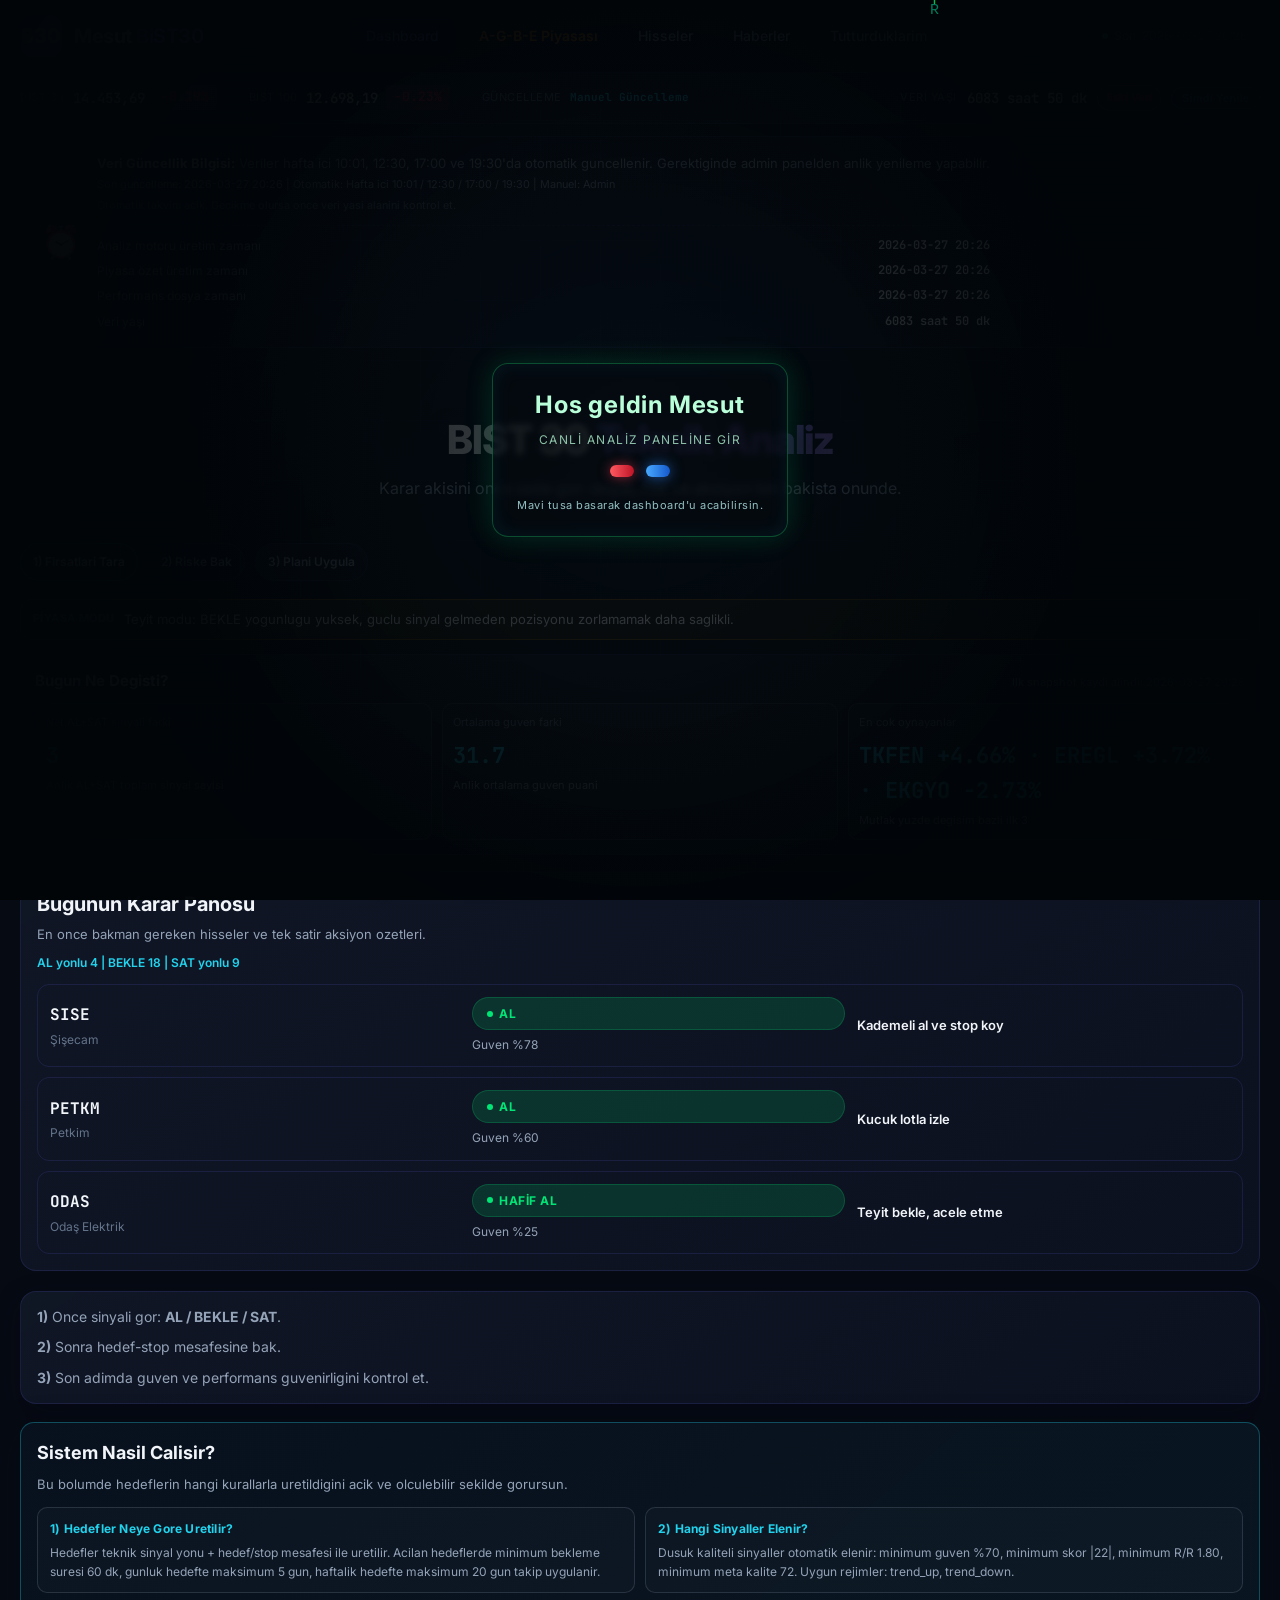
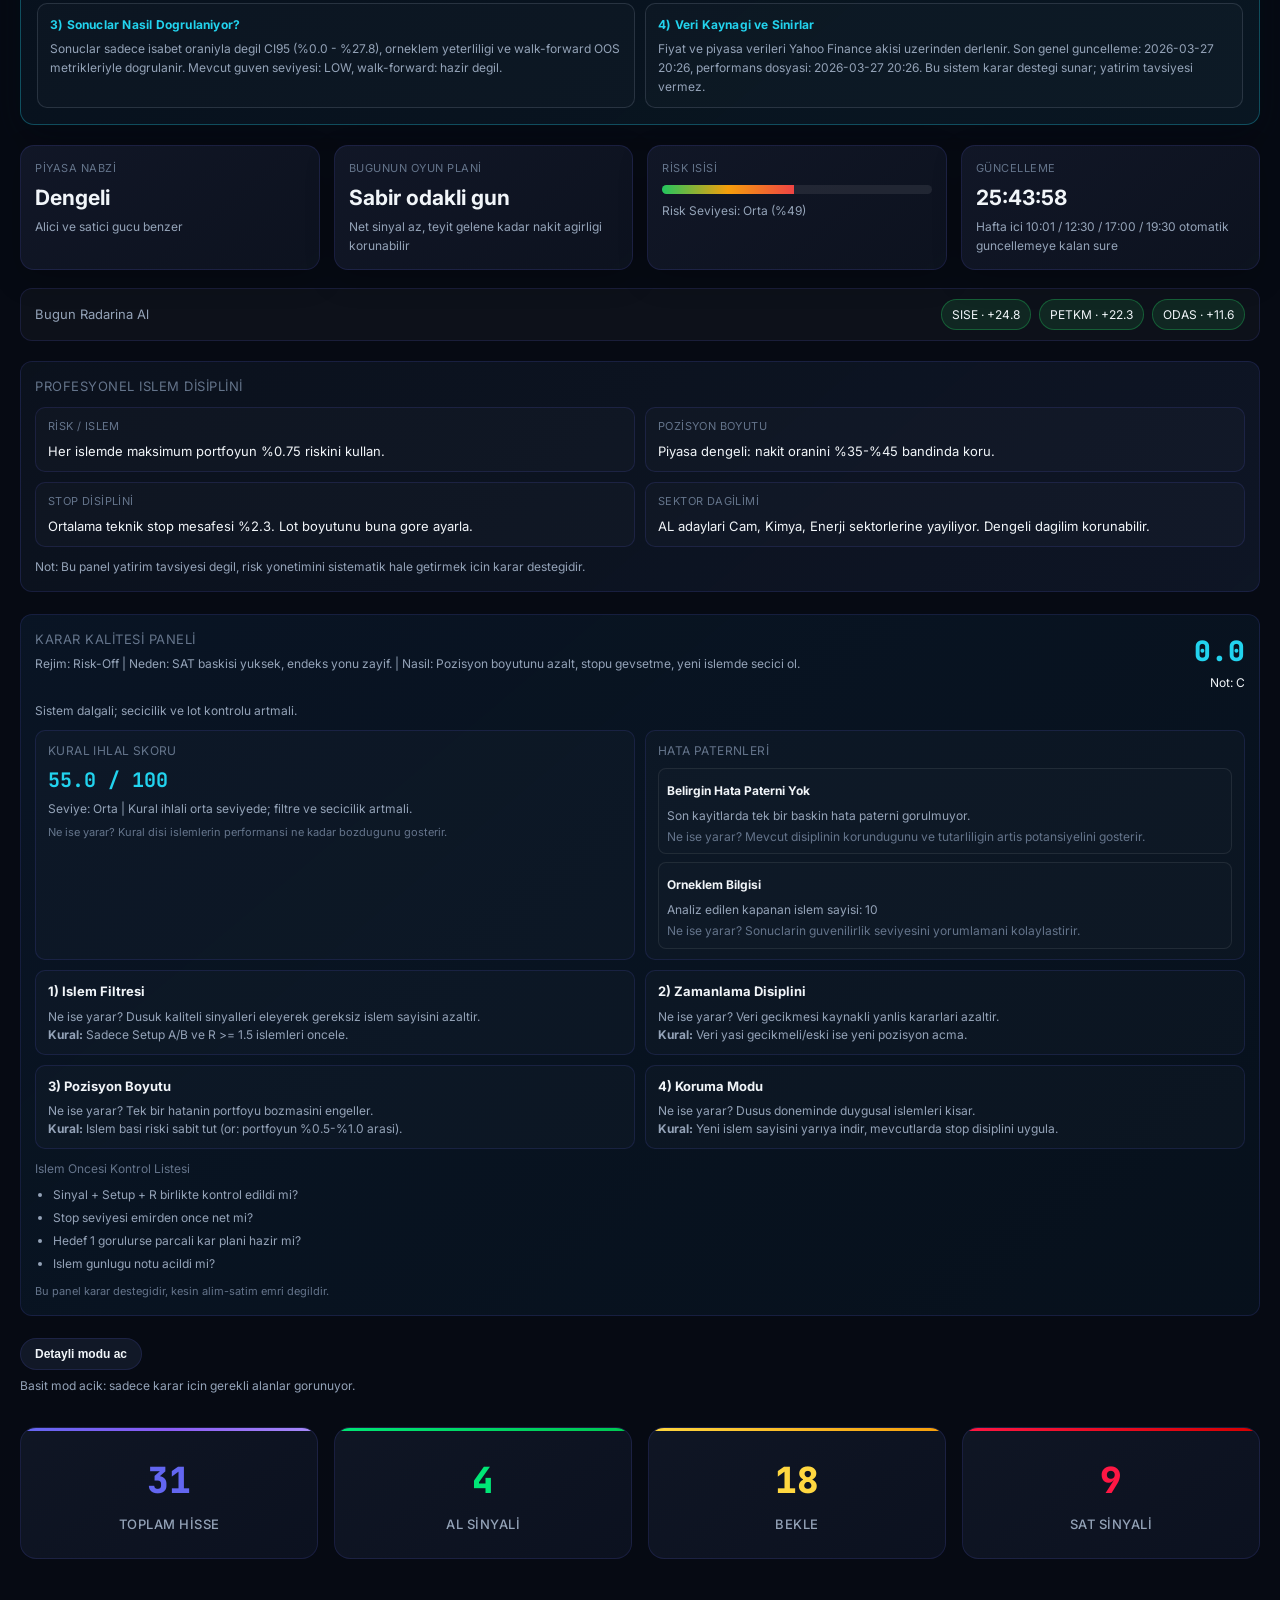
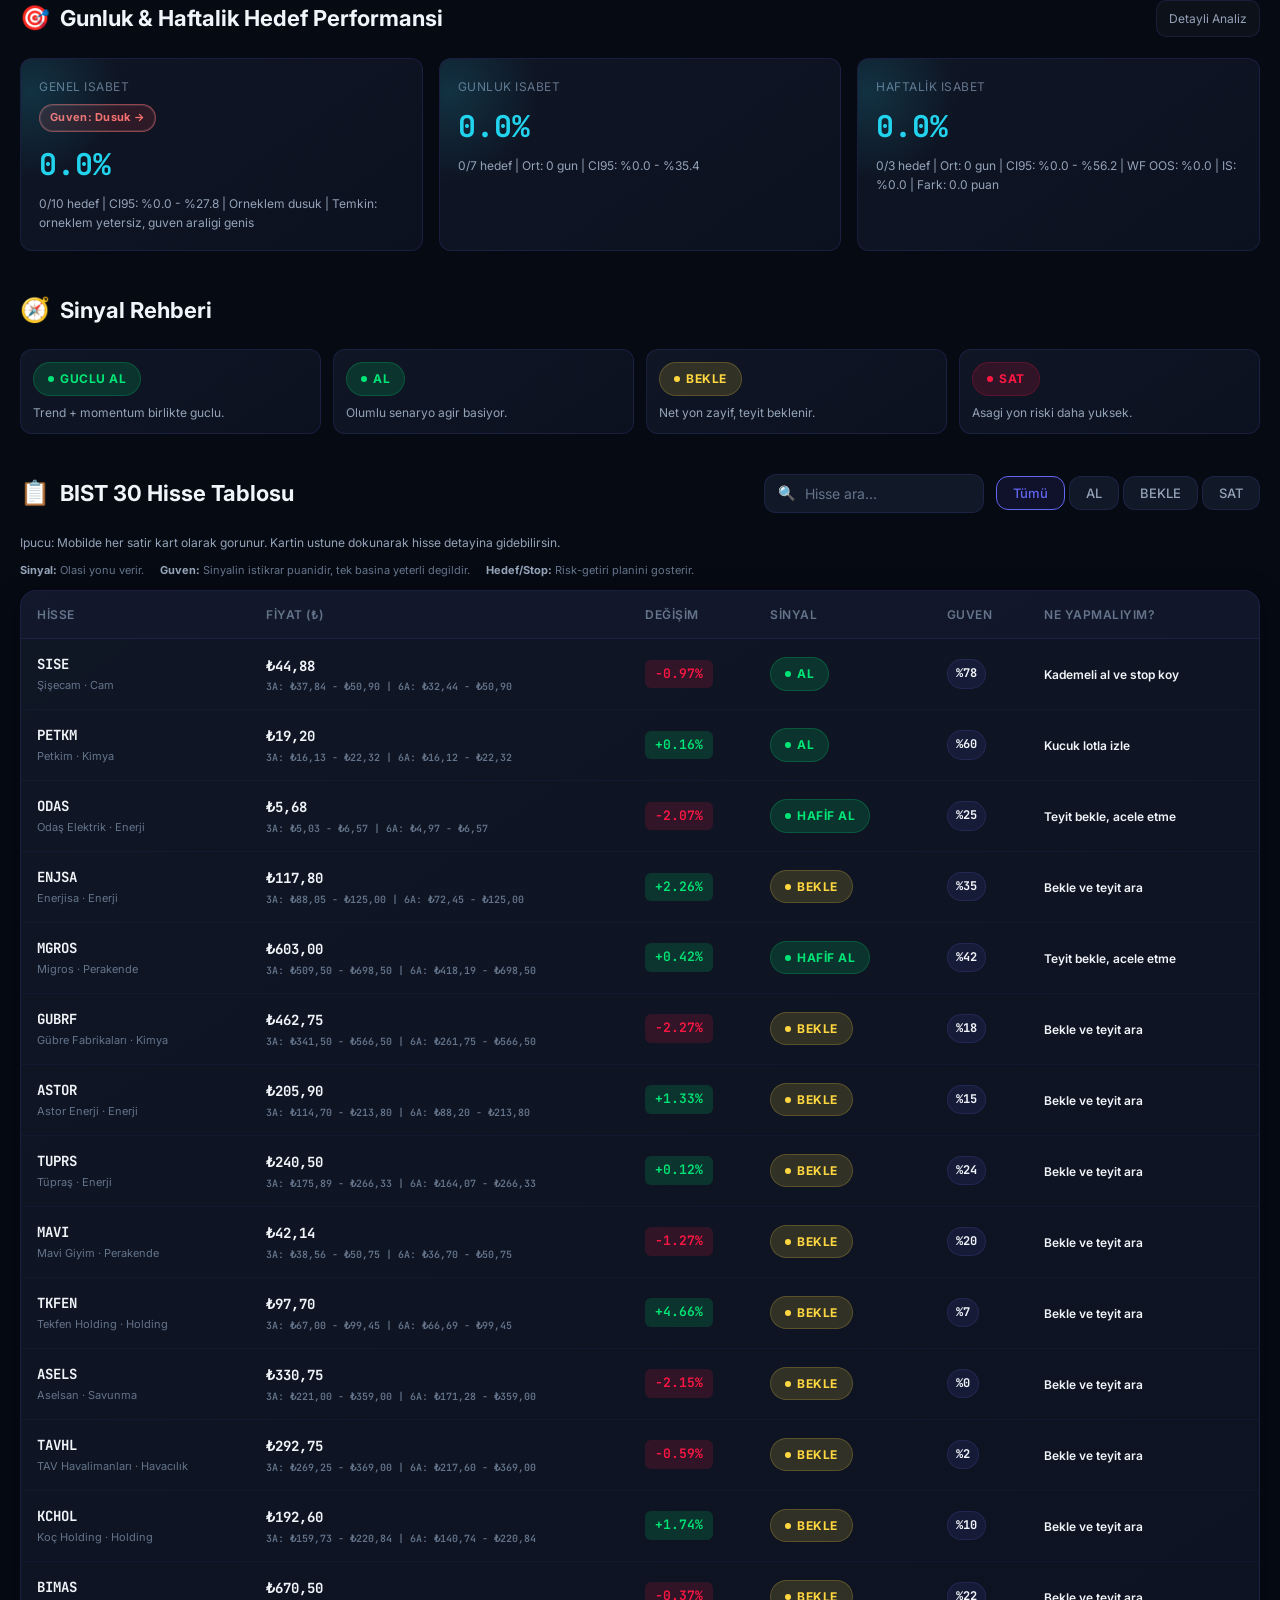
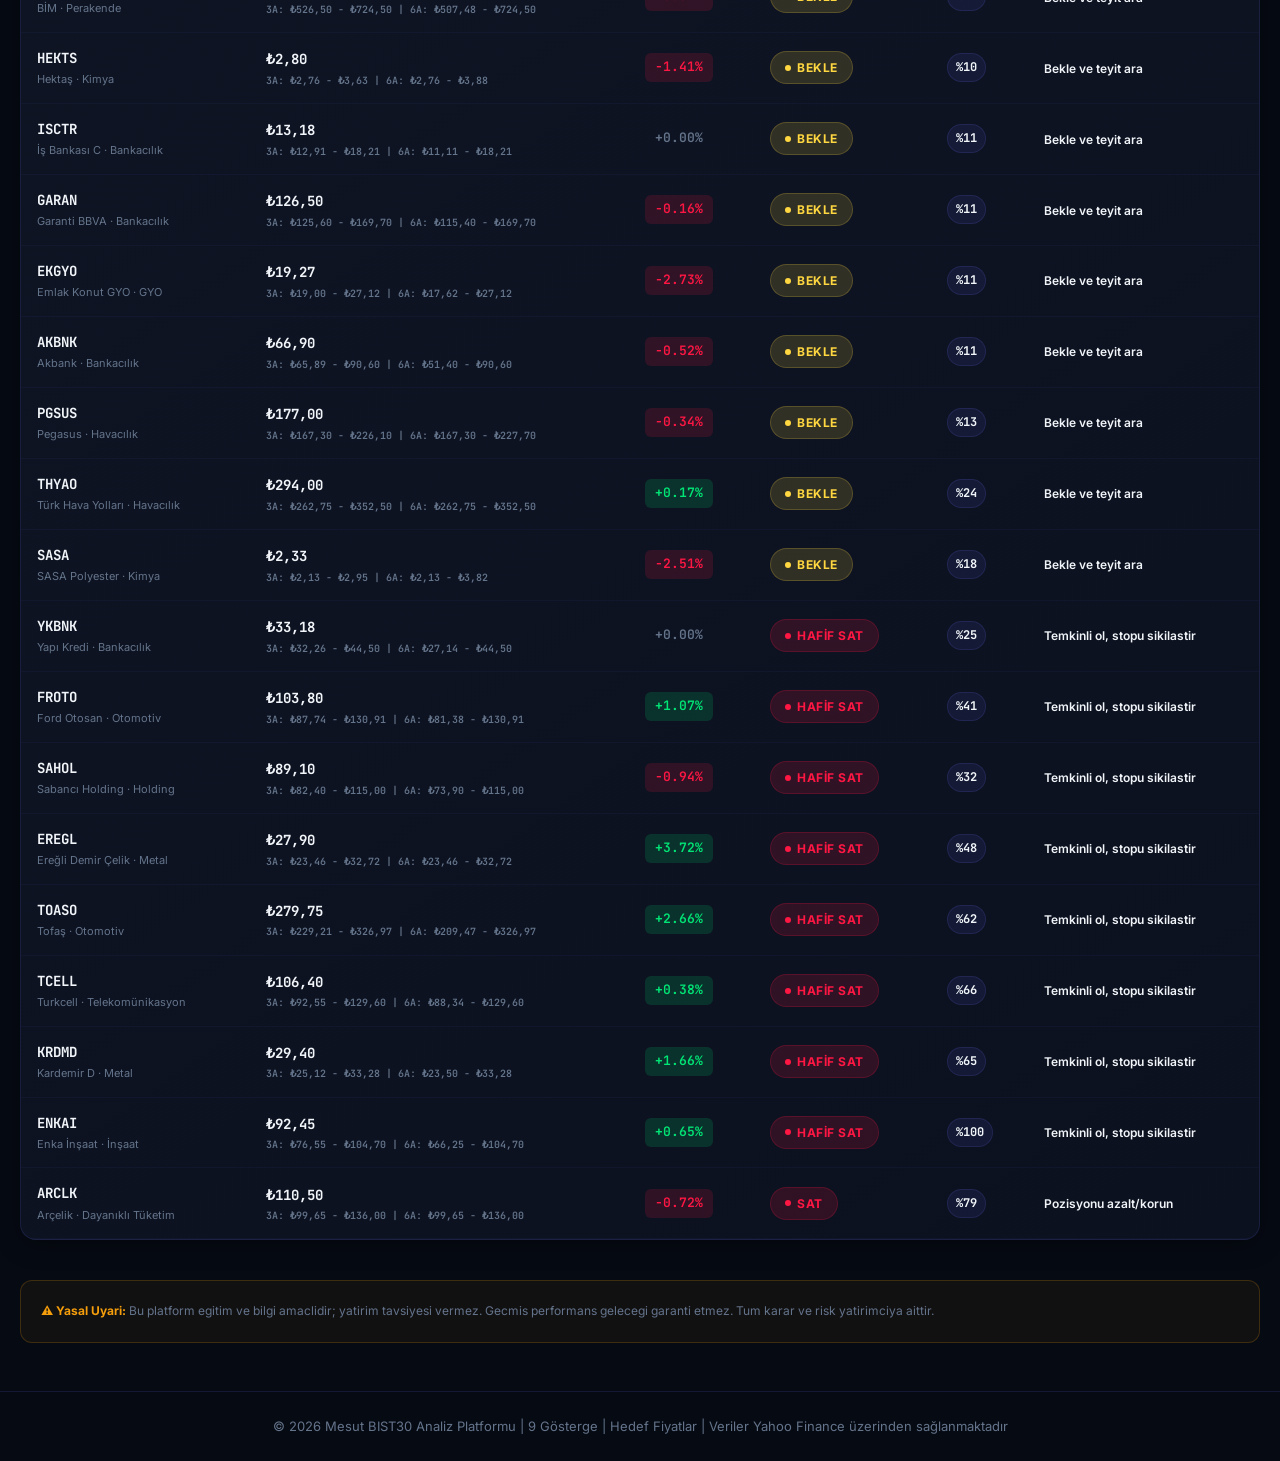
==== commit e9e98f22: "Animate active quick-action icons with subtle pulse" ====
--- a/site/index.html
+++ b/site/index.html
@@ -432,11 +432,11 @@
         </div>
 
         <div class="mobile-quick-actions" id="mobileQuickActions">
-            <button class="quick-action-btn active" data-quick="all" type="button">📋 Tum Tablo</button>
-            <button class="quick-action-btn" data-quick="top" type="button">🚀 En Gucluler</button>
-            <button class="quick-action-btn" data-quick="risk" type="button">⚠️ Yuksek Risk</button>
-            <button class="quick-action-btn" data-quick="buy" type="button">🟢 Sadece AL</button>
-            <button class="quick-action-btn" data-quick="sell" type="button">🔴 Sadece SAT</button>
+            <button class="quick-action-btn active" data-quick="all" type="button"><span class="qa-icon" aria-hidden="true">📋</span> Tum Tablo</button>
+            <button class="quick-action-btn" data-quick="top" type="button"><span class="qa-icon" aria-hidden="true">🚀</span> En Gucluler</button>
+            <button class="quick-action-btn" data-quick="risk" type="button"><span class="qa-icon" aria-hidden="true">⚠️</span> Yuksek Risk</button>
+            <button class="quick-action-btn" data-quick="buy" type="button"><span class="qa-icon" aria-hidden="true">🟢</span> Sadece AL</button>
+            <button class="quick-action-btn" data-quick="sell" type="button"><span class="qa-icon" aria-hidden="true">🔴</span> Sadece SAT</button>
         </div>
 
         <div class="mobile-table-hint">Ipucu: Mobilde her satir kart olarak gorunur. Kartin ustune dokunarak hisse detayina gidebilirsin.</div>
--- a/site/css/style.css
+++ b/site/css/style.css
@@ -3495,6 +3495,9 @@
 
 .quick-action-btn {
     flex: 0 0 auto;
+    display: inline-flex;
+    align-items: center;
+    gap: 6px;
     border: 1px solid rgba(148, 163, 184, 0.28);
     background: rgba(15, 23, 34, 0.86);
     color: var(--text-secondary);
@@ -3505,10 +3508,38 @@
     letter-spacing: 0.2px;
 }
 
+.qa-icon {
+    display: inline-block;
+    line-height: 1;
+    transform-origin: center;
+}
+
 .quick-action-btn.active {
     color: var(--text-primary);
     border-color: rgba(34, 211, 238, 0.44);
     background: linear-gradient(135deg, rgba(34, 211, 238, 0.2), rgba(59, 130, 246, 0.18));
+}
+
+.quick-action-btn.active .qa-icon {
+    animation: qaPulse 1.35s ease-in-out infinite;
+}
+
+@keyframes qaPulse {
+    0%,
+    100% {
+        transform: scale(1);
+        filter: brightness(1);
+    }
+    50% {
+        transform: scale(1.16);
+        filter: brightness(1.18);
+    }
+}
+
+@media (prefers-reduced-motion: reduce) {
+    .quick-action-btn.active .qa-icon {
+        animation: none;
+    }
 }
 
 .alarm-center {
